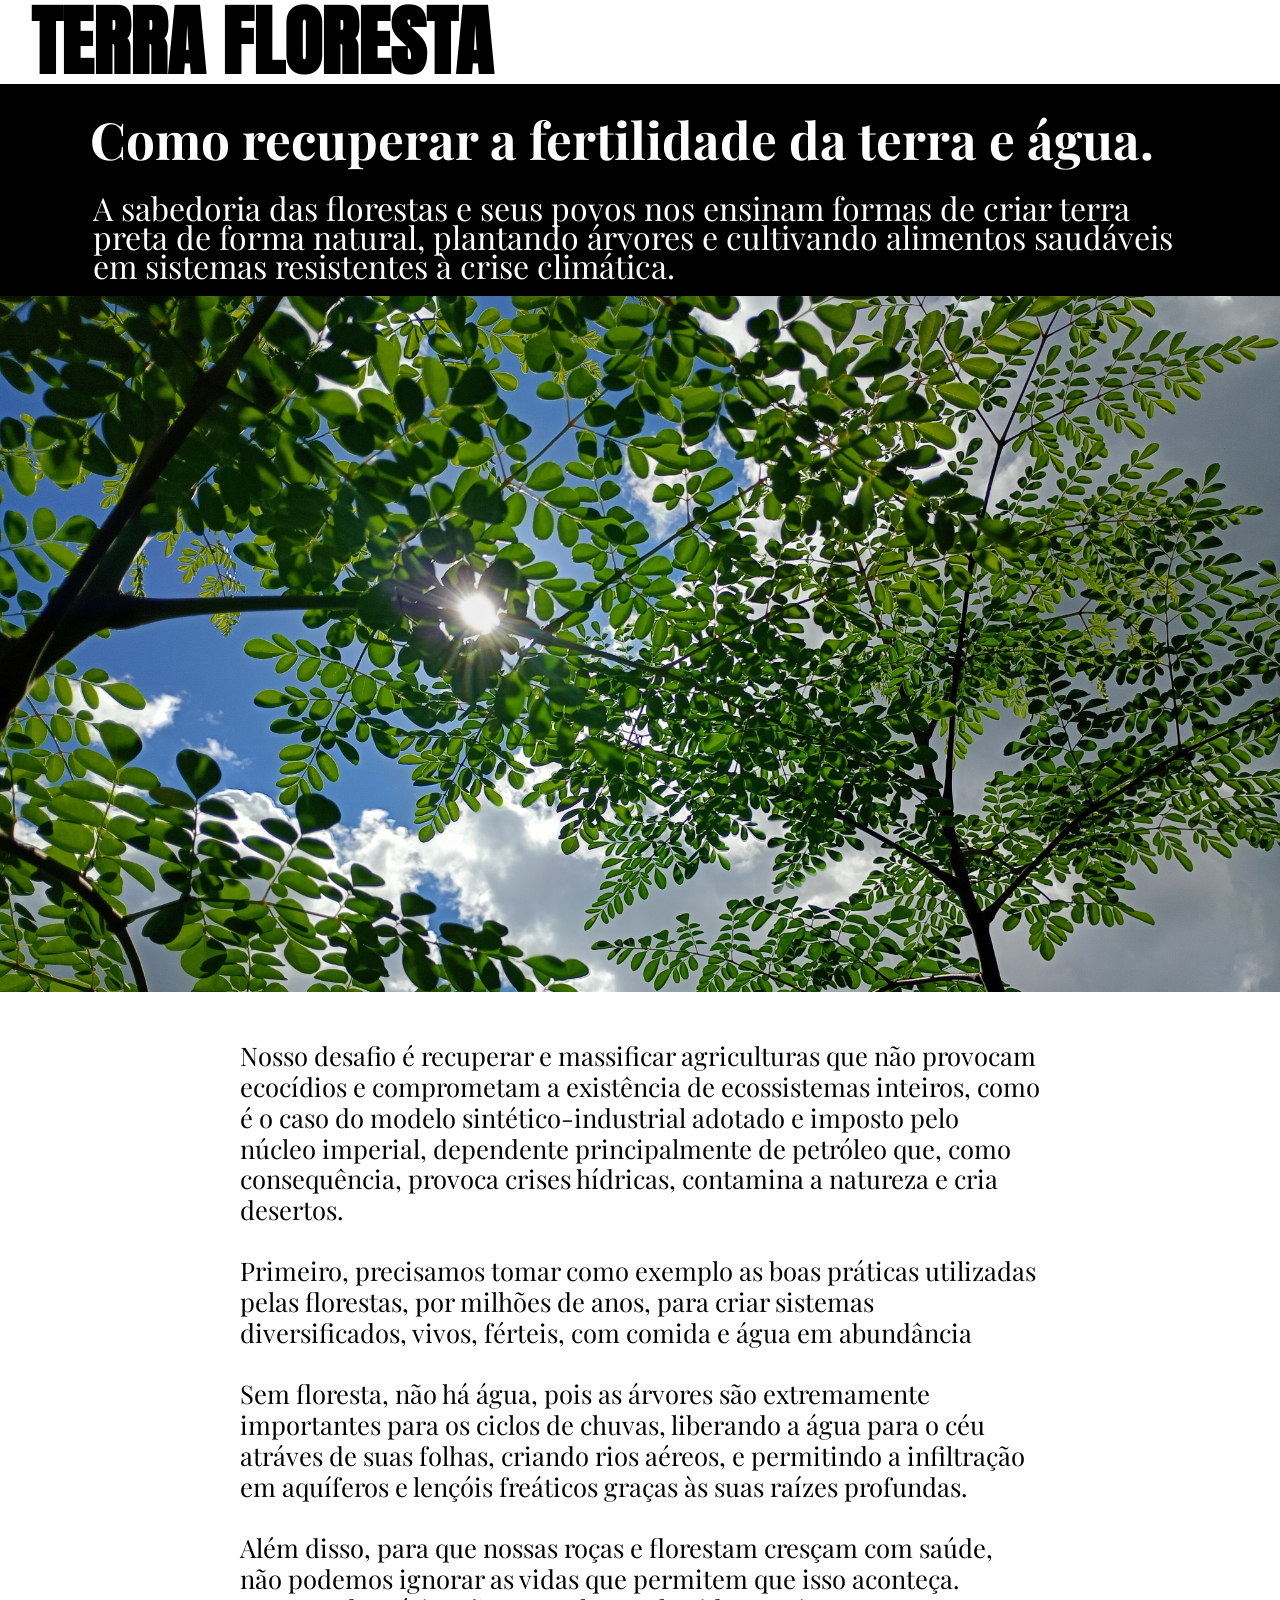
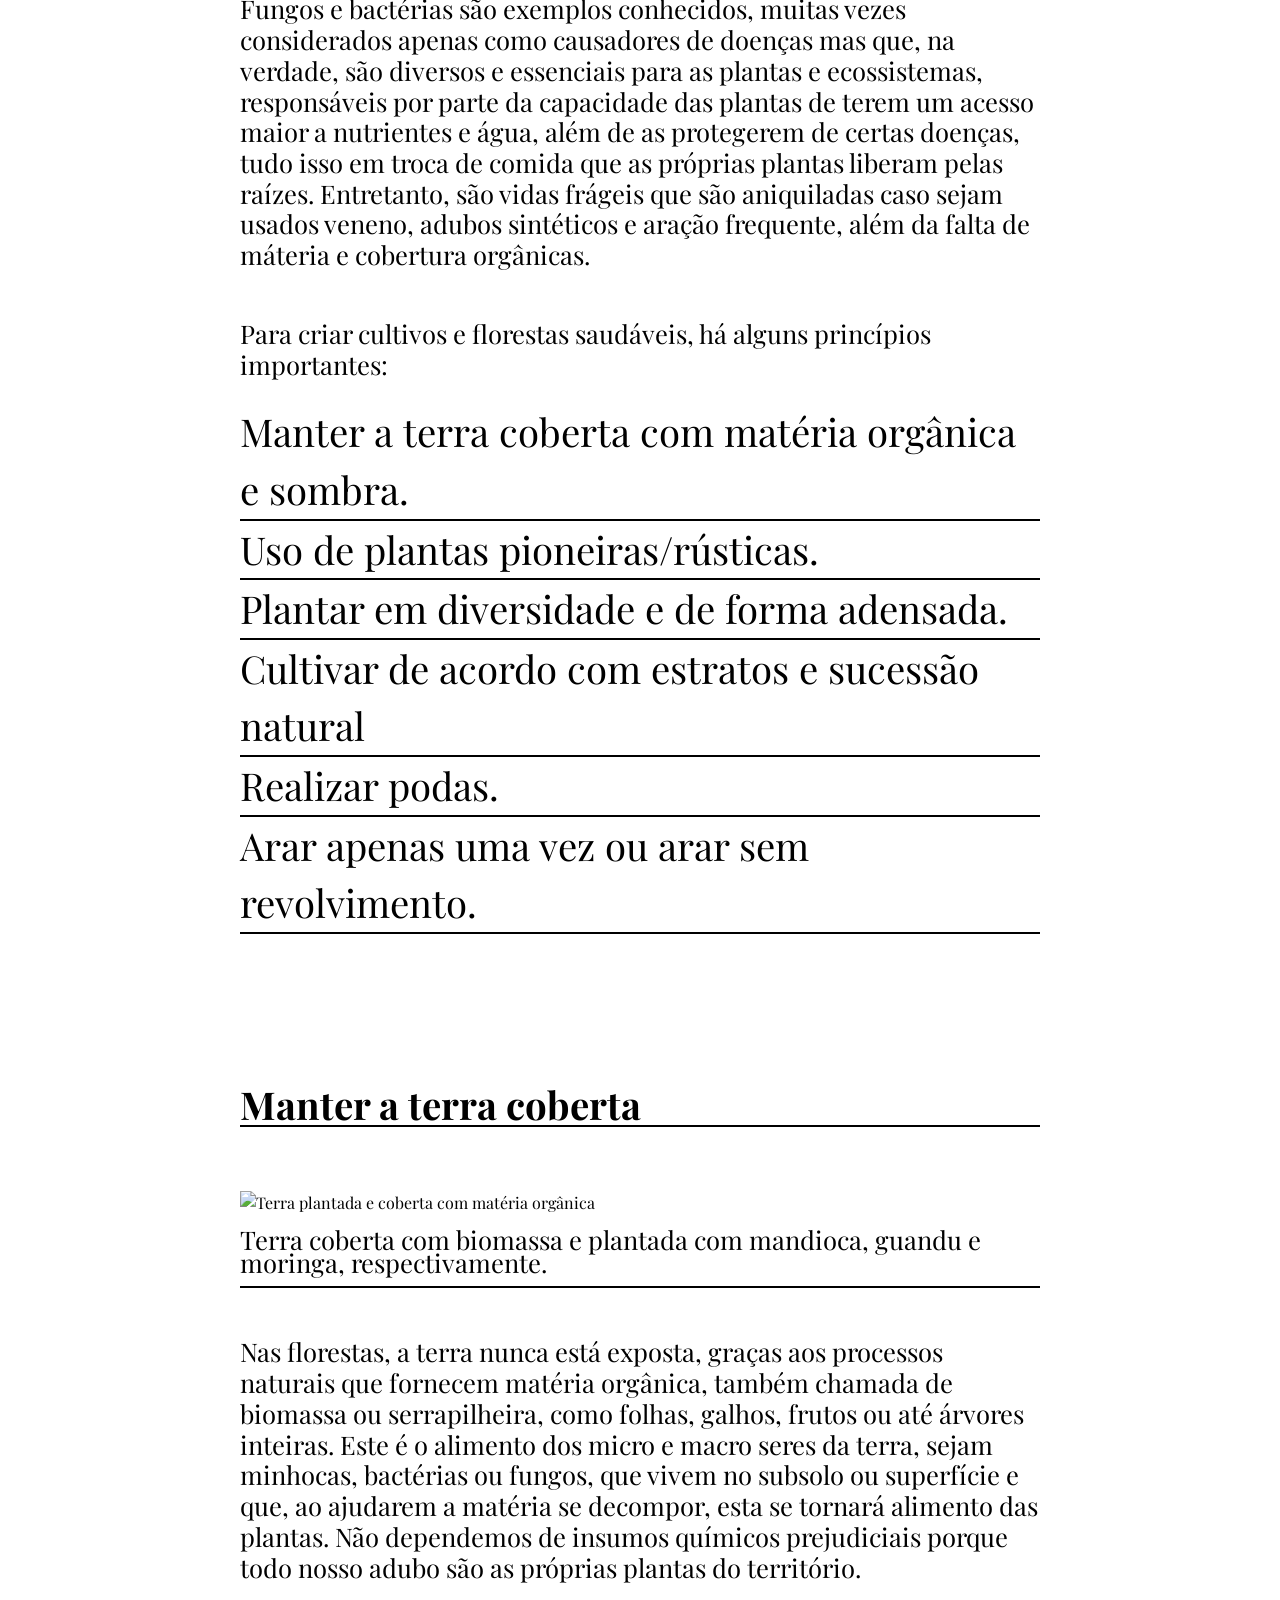
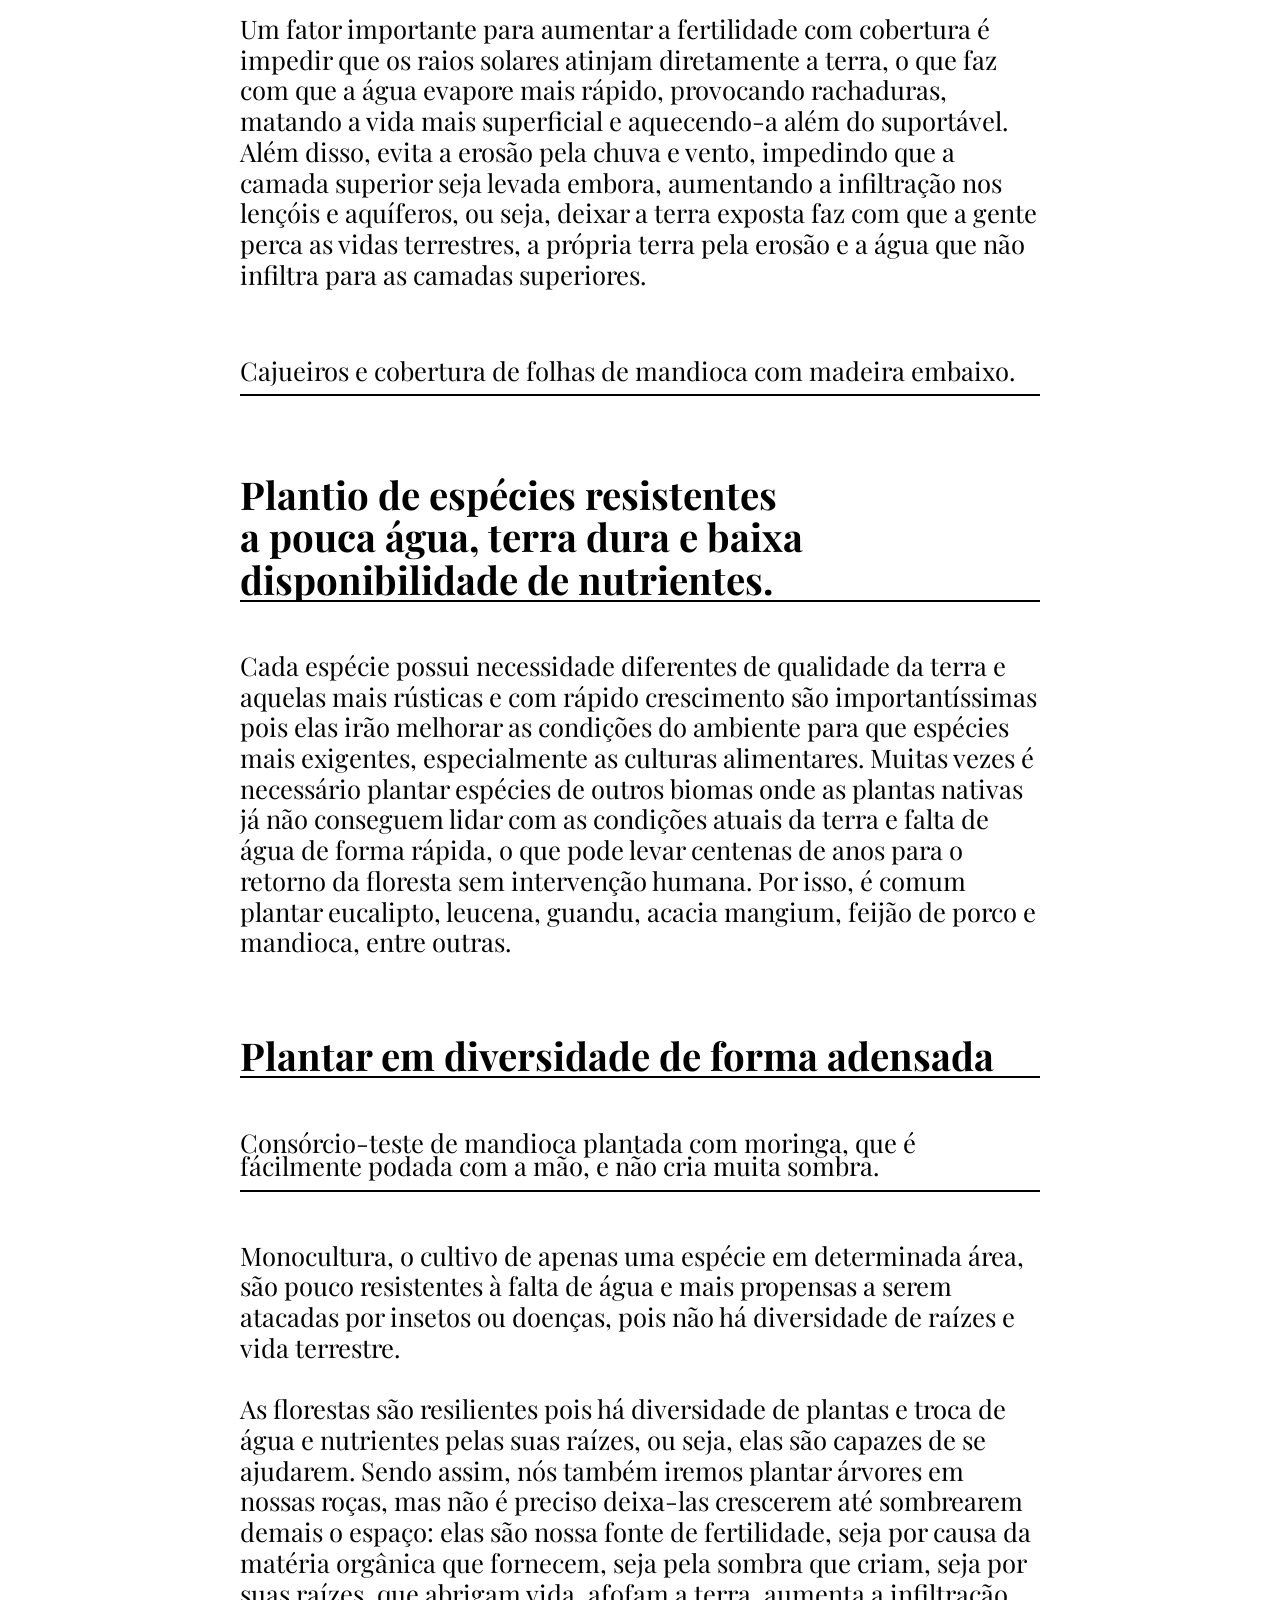
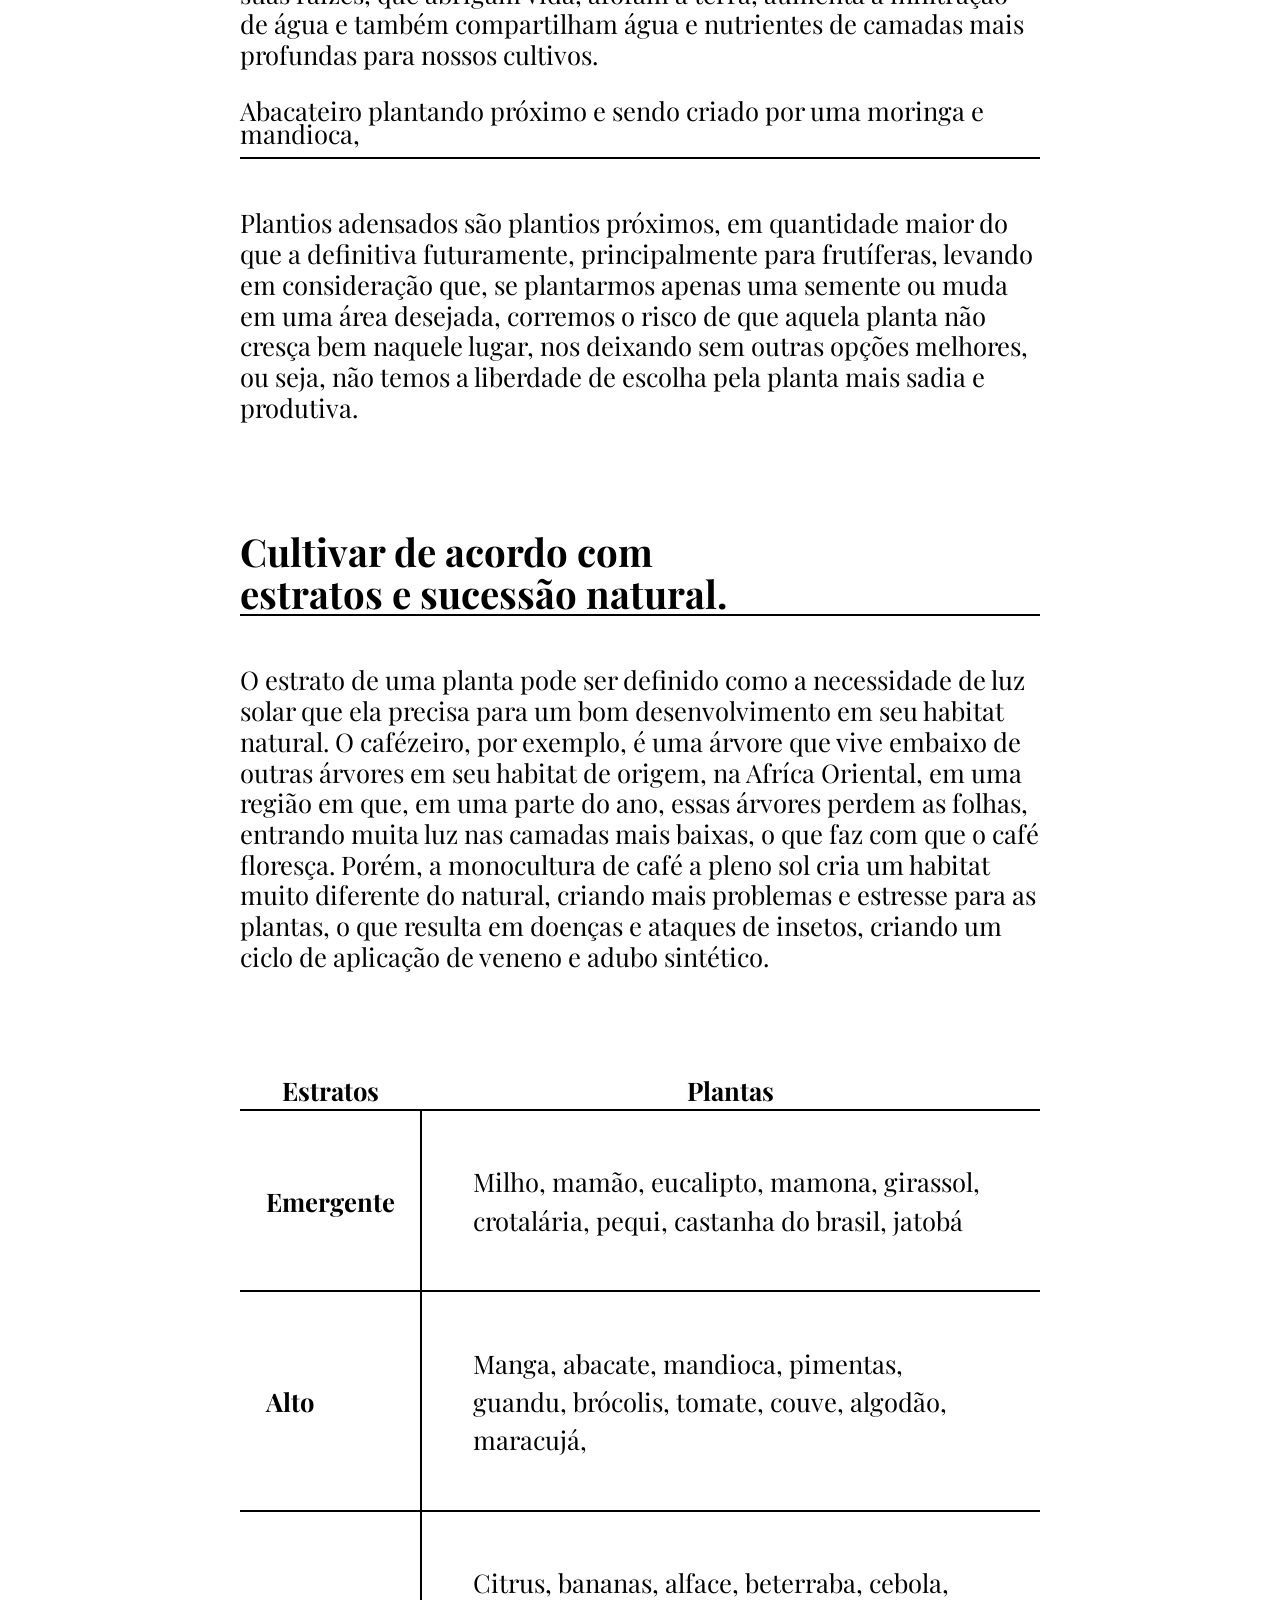
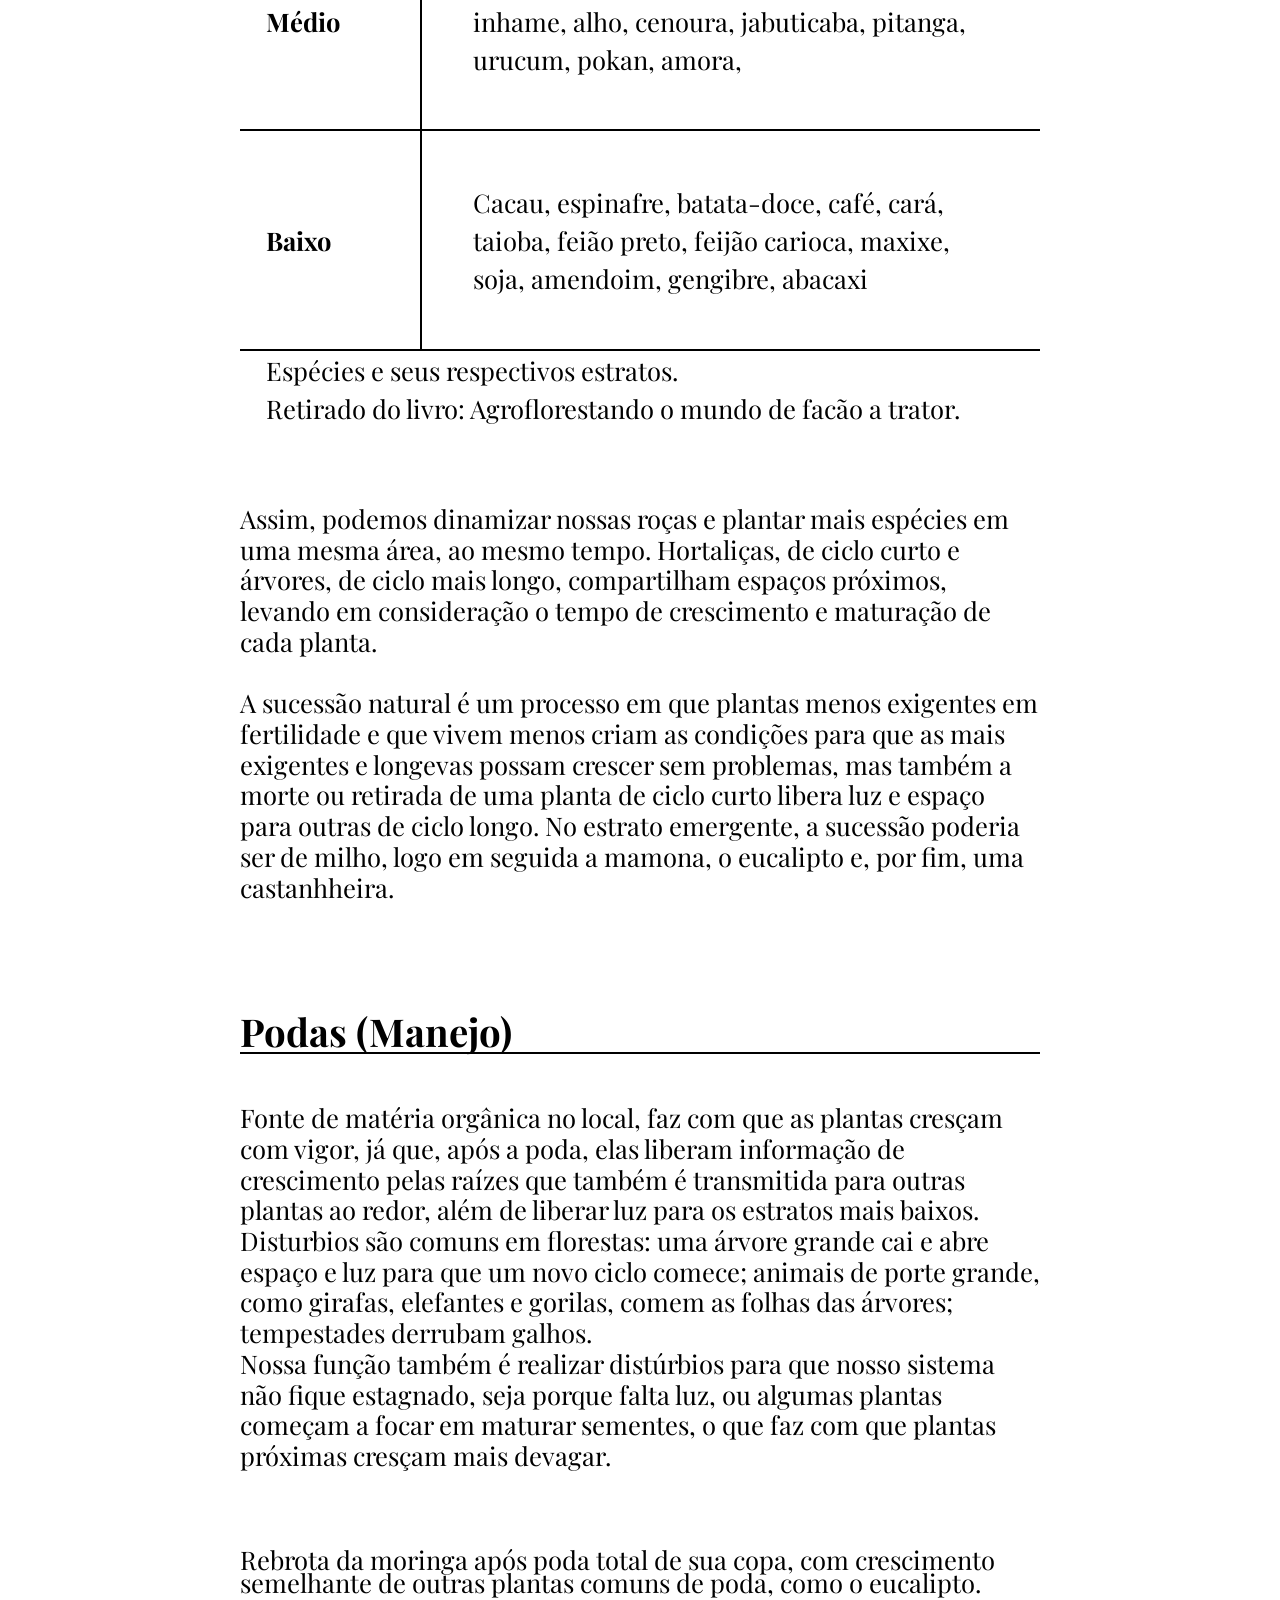
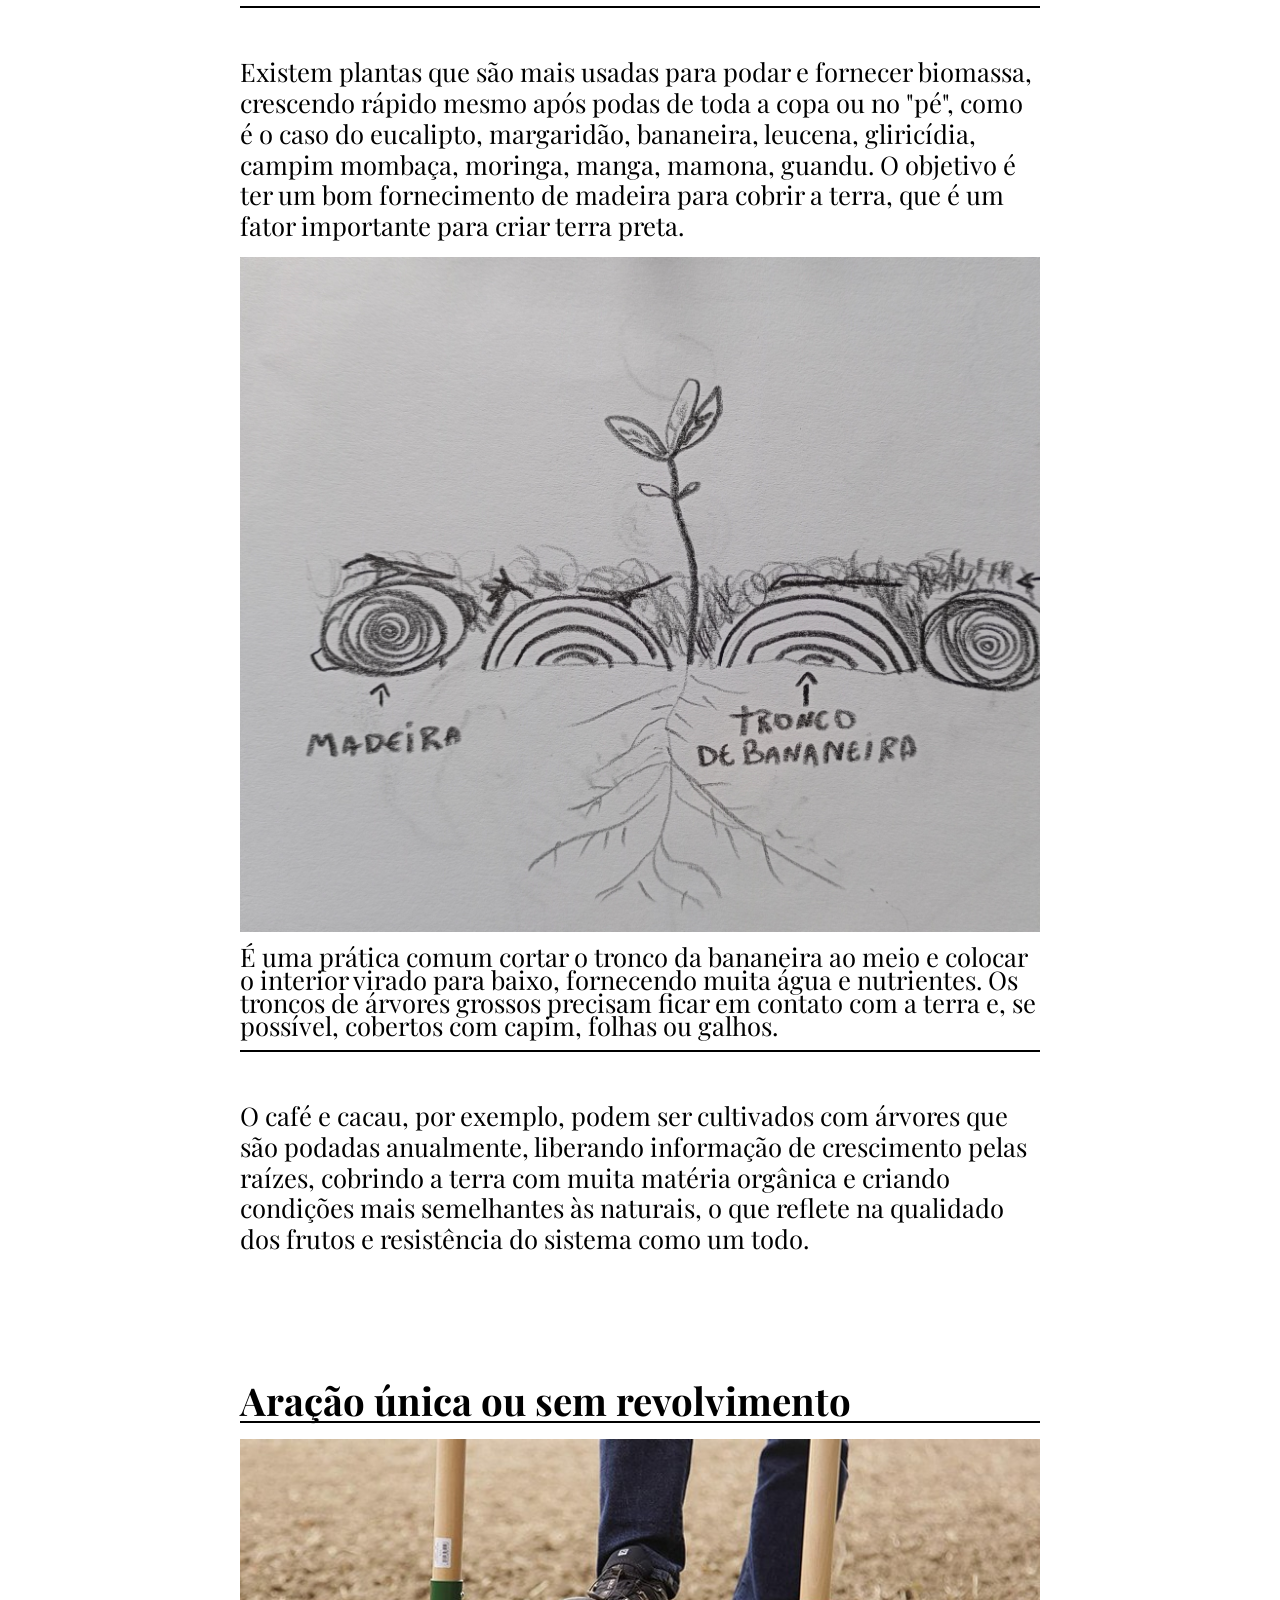
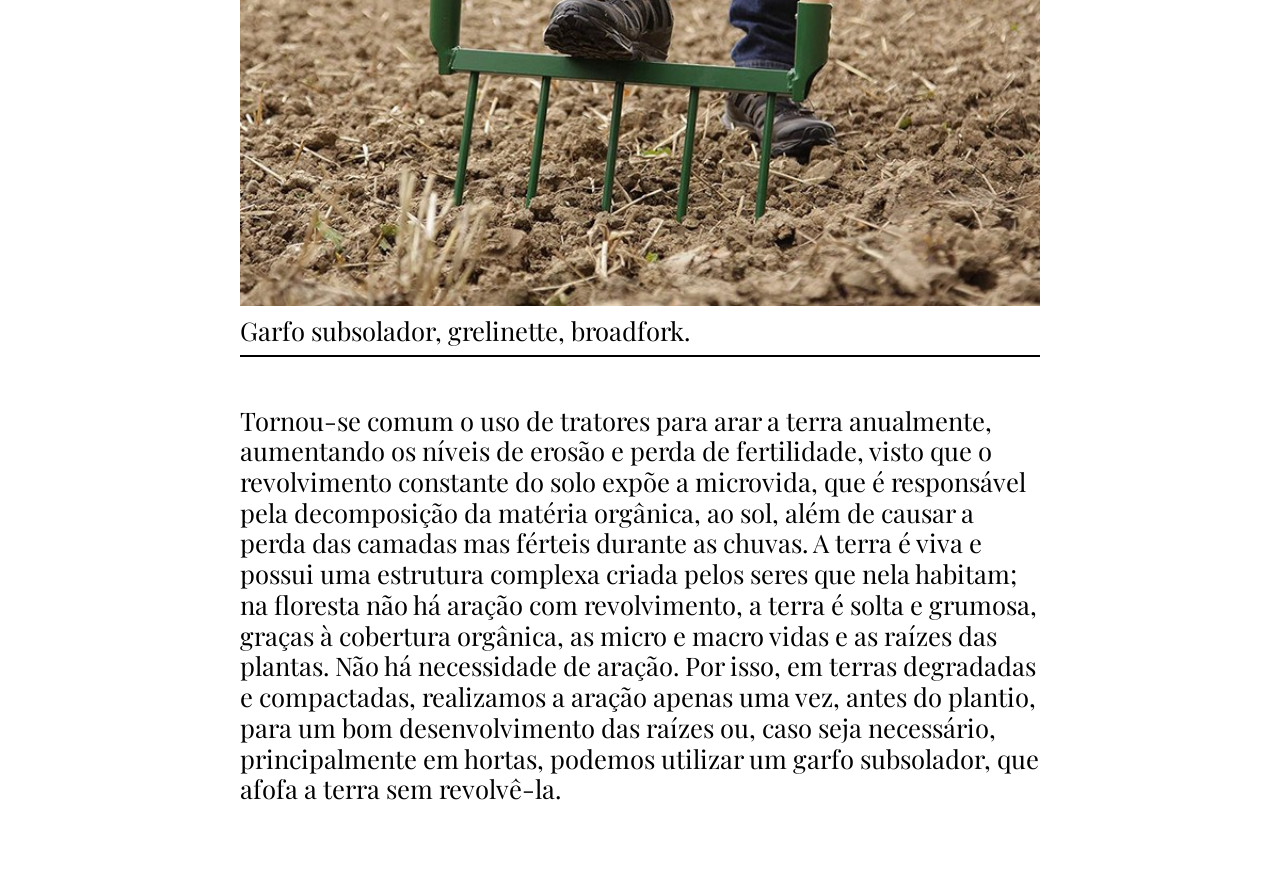
==== artigo.html @ 5c1adfa4 "Add files via upload" ====
<!DOCTYPE html>
<html lang="en">
<head>
    <meta charset="UTF-8">
    <meta name="viewport" content="width=device-width, initial-scale=1.0">
    <title>terra floresta</title>
    <link rel="stylesheet" href="style.css">
    <link rel="preconnect" href="https://fonts.googleapis.com">
<link rel="preconnect" href="https://fonts.gstatic.com" crossorigin>
<link href="https://fonts.googleapis.com/css2?family
=Playfair+Display:ital,wght@0,400..900;1,400..900&family=Reem+Kufi:wght@400..700&display=swap" rel="stylesheet">
<link rel="preconnect" href="https://fonts.googleapis.com">
<link rel="preconnect" href="https://fonts.gstatic.com" crossorigin>
<link href="https://fonts.googleapis.com/css2?family=Anton&display=swap" rel="stylesheet">
</head>
<body>
    <header >
        <h3 class="header-artigo">
            <a href="index.html">TERRA FLORESTA</a>
        </h3>
    </header>
        <section class="titulo-section">
          <div class="titulo">
        <h1>Como recuperar a fertilidade da terra e água.</h1>
        <p>A sabedoria das florestas e seus povos nos ensinam formas de criar terra preta de forma natural, plantando árvores e cultivando alimentos saudáveis em sistemas resistentes à crise climática.</p>
         </div>
        <img src="img/moringa ceu.jpg" alt="">
        </section>
       
        <main>
       <article>
      
        <br><br>
        <p>Nosso desafio é recuperar e massificar agriculturas que não provocam ecocídios e comprometam a existência de ecossistemas inteiros, como é o caso do modelo sintético-industrial adotado e imposto pelo núcleo imperial, dependente principalmente de petróleo que, como consequência, provoca crises hídricas, contamina a natureza e cria desertos.
        
<br>

<br>Primeiro, precisamos tomar como exemplo as boas práticas utilizadas pelas florestas, por milhões de anos, para criar sistemas diversificados, vivos, férteis, com comida e água em abundância
<br><br>Sem floresta, não há água, pois as árvores são extremamente importantes para os ciclos de chuvas, liberando a água para o céu atráves de suas folhas, criando rios aéreos, e permitindo a infiltração em aquíferos e lençóis freáticos graças às suas raízes profundas.
<br><br>
<p>Além disso, para que nossas roças e florestam cresçam com saúde, não podemos ignorar as vidas que permitem que isso aconteça. Fungos e bactérias são
    exemplos conhecidos, muitas vezes considerados apenas como causadores de doenças mas que, na verdade, são diversos e essenciais para as plantas e ecossistemas, responsáveis por parte da capacidade das plantas de terem um acesso maior a nutrientes e água, além de as protegerem de certas doenças, tudo isso em troca de comida que as próprias plantas liberam pelas raízes. 
    Entretanto, são vidas frágeis que são aniquiladas caso sejam usados veneno, adubos sintéticos e aração frequente, além da falta de máteria e cobertura orgânicas.
</p>

<br><br>

<p>Para criar cultivos e florestas saudáveis, há alguns princípios importantes:</p>
<br>
	<ul>
	<li>Manter a terra coberta com matéria orgânica e sombra.</li>
    <li>Uso de plantas pioneiras/rústicas.</li>
	<li>Plantar em diversidade e de forma adensada.</li>
	<li>Cultivar de acordo com estratos e sucessão natural</li>
	<li>Realizar podas.</li>
	<li>Arar apenas uma vez ou arar sem revolvimento.</li>
    </ul>
    <br>




<br><br>
<H2> Manter a terra coberta</H2>
<br><br>
<img src="img/cobertura.jpg" alt="Terra plantada e coberta com matéria orgânica">
<figcaption> Terra coberta com biomassa e plantada com mandioca, guandu e moringa, respectivamente.</figcaption>
<br><br>
<P>
	Nas florestas, a terra nunca está exposta, graças aos processos naturais que fornecem matéria orgânica, também chamada de biomassa ou serrapilheira, como folhas, galhos, frutos ou até árvores inteiras. Este é o alimento dos micro e macro seres da terra, sejam minhocas, bactérias ou fungos, que vivem no subsolo ou superfície e que, ao ajudarem a matéria se decompor, esta se tornará alimento das plantas. Não dependemos de insumos químicos prejudiciais porque todo nosso adubo são as próprias plantas do território.
	<br><br>
    Um fator importante para aumentar a fertilidade com cobertura é impedir que os raios solares atinjam diretamente a terra, o que faz com que a água evapore mais rápido, provocando rachaduras, matando a vida mais superficial e aquecendo-a além do suportável. Além disso, evita a erosão pela chuva e vento, impedindo que a camada superior seja levada embora, aumentando a infiltração nos lençóis e aquíferos, ou seja, deixar a terra exposta faz com que a gente perca as vidas terrestres, a própria terra pela erosão e a água que não infiltra para as camadas superiores.

<br><br>
<img src="img/cajueiros.jpg" alt="">
<figcaption>Cajueiros e cobertura de folhas de mandioca com madeira embaixo.</figcaption>

<h2>Plantio de espécies resistentes a pouca água, terra dura e baixa disponibilidade de nutrientes.</h2>
<br><br>


    <p>Cada espécie possui necessidade diferentes de qualidade da terra e aquelas mais rústicas e com rápido crescimento são importantíssimas pois
    elas irão melhorar as condições do ambiente para que espécies mais exigentes, especialmente as culturas alimentares. Muitas vezes é necessário plantar
    espécies de outros biomas onde as plantas nativas já não conseguem lidar com as condições atuais da terra e falta de água de forma rápida, o que pode levar centenas de 
    anos para o retorno da floresta sem intervenção humana. Por isso, é comum plantar eucalipto, leucena, guandu, acacia mangium, feijão de porco e mandioca, entre outras.
        </p>
<h2> Plantar em diversidade de forma adensada</h2>

<br>
<img src="img/consorcio.jpg" alt="">
<figcaption>Consórcio-teste de mandioca plantada com moringa, que é fácilmente podada com a mão, e não cria muita sombra.</figcaption>
<br><br>
<p>
Monocultura, o cultivo de apenas uma espécie em determinada área, são pouco resistentes à falta de água e mais propensas a serem atacadas por insetos ou doenças, pois não há diversidade de raízes e vida terrestre. 
	<br><br>
    As florestas são resilientes pois há diversidade de plantas e troca de água e nutrientes pelas suas raízes, ou seja, elas são capazes de se ajudarem. Sendo assim, nós também iremos plantar árvores em nossas roças, mas não é preciso deixa-las crescerem até sombrearem demais o espaço: elas são nossa fonte de fertilidade, seja por causa da matéria orgânica que fornecem, seja pela sombra que criam, seja  por suas raízes, que abrigam vida, afofam a terra, aumenta a infiltração de água e também compartilham água e nutrientes de camadas mais profundas para nossos cultivos.
    </p>
    <img src="img/abacate.jpg" alt="">
    <figcaption>Abacateiro plantando próximo e sendo criado por uma moringa e mandioca, </figcaption>
	<br><br>
    <p>Plantios adensados são plantios próximos, em quantidade maior do que a definitiva futuramente, principalmente para frutíferas, levando em consideração que, se plantarmos apenas uma semente ou muda em uma área desejada, corremos o risco de que aquela planta não cresça bem naquele lugar, nos deixando sem outras opções melhores, ou seja, não temos a liberdade de escolha pela planta mais sadia e produtiva.
<br><br></p>	
<h2> Cultivar de acordo com estratos e sucessão natural.</h2>
<br>

<br>
	<p>O estrato de uma planta pode ser definido como a necessidade de luz solar que ela precisa para um bom desenvolvimento em seu habitat natural. O cafézeiro, por exemplo, é uma árvore que vive embaixo de outras árvores em seu habitat de origem, na Afríca Oriental, em uma região em que, em uma parte do ano, essas árvores perdem as folhas, entrando muita luz nas camadas mais baixas, o que faz com que o café floresça. Porém, a monocultura de café a pleno sol cria um habitat muito diferente do natural, criando mais problemas e estresse para as plantas, o que resulta em doenças e ataques de insetos, criando um ciclo de aplicação de veneno e adubo sintético.
        </p>
    <br><br>
    <table>
        
        <thead>
            <tr>
               <th scope="column">Estratos</th>
               <th scope="column">Plantas</th>
            </tr>
        </thead>
        <tbody>
            <tr>
                <TH scope="row">Emergente</TH>
                <td>Milho, mamão, eucalipto, mamona, girassol, crotalária, pequi, castanha do brasil, jatobá</td>
               
            <tr>
                <th scope="row">Alto</th>
                <td>Manga, abacate, mandioca, pimentas, guandu, brócolis, tomate, couve, algodão, maracujá, </td>
               
            </tr>
            <tr>
                <th scope="row">Médio</th>
                <td>Citrus, bananas, alface, beterraba, cebola, inhame, alho, cenoura, jabuticaba, pitanga, urucum, pokan, amora, </td>
            

            </tr>
            <tr>
                <th scope="row">Baixo</th>
                <td>Cacau, espinafre, batata-doce, café, cará, taioba, feião preto, feijão carioca, maxixe, soja, amendoim, gengibre, abacaxi</td>
               
            </tr>
            </tbody>
            <caption>Espécies e seus respectivos estratos. <br>
            Retirado do livro:  Agroflorestando o mundo de facão a trator.
            </caption>
        </table>
 

        <br>


   <p> Assim, podemos dinamizar nossas roças e plantar mais espécies em uma mesma área, ao mesmo tempo. Hortaliças, de ciclo curto e árvores, de ciclo mais longo, compartilham espaços próximos, levando em consideração o tempo de crescimento e maturação de cada planta. 
	<br><br>
    A sucessão natural é um processo em que plantas menos exigentes em fertilidade e que vivem menos criam as condições para que as mais exigentes e longevas possam crescer sem problemas, mas também a morte ou retirada de uma planta de ciclo curto libera luz e espaço  para outras de ciclo longo. No estrato emergente, a sucessão poderia ser de milho, logo em seguida a mamona, o eucalipto e, por fim, uma castanhheira.
<br><br>
</p>

<h2> Podas (Manejo)</h2>
	<br><br>
	<p>Fonte de matéria orgânica no local, faz com que as plantas cresçam com vigor, já que, após a poda, elas liberam informação de crescimento pelas raízes que também é transmitida para outras plantas ao redor, além de liberar luz para os estratos mais baixos. Disturbios são comuns em florestas: uma árvore grande cai e abre espaço e luz
    para que um novo ciclo comece; animais de porte grande, como girafas, elefantes e gorilas, comem as folhas das árvores; tempestades derrubam galhos. 
    <br>
    Nossa função também é realizar distúrbios para que nosso sistema não fique estagnado, seja porque falta luz, ou algumas plantas começam a focar em maturar sementes, o que faz com que plantas próximas cresçam mais devagar.
    </p>
<br><br>
    <img src="img/rebrota.jpg" alt="" class="rebrota">
    <figcaption>Rebrota da moringa após poda total de sua copa, com crescimento semelhante de outras plantas comuns de poda, como o eucalipto.</figcaption>
	<br><br>
    <p>Existem plantas que são mais usadas para podar e fornecer biomassa, crescendo rápido mesmo após podas de toda a copa ou no "pé", como é o caso do eucalipto, margaridão, bananeira, leucena, gliricídia, campim mombaça, moringa, manga, mamona, guandu. O objetivo é ter um bom fornecimento de madeira para cobrir a terra, que é um fator importante para criar terra preta.
        </p>
    <img src="img/coberturabananeira.jpg" alt="">
    <figcaption>É uma prática comum cortar o tronco da bananeira ao meio e colocar o interior virado para baixo, fornecendo muita água e nutrientes. Os troncos de árvores grossos precisam ficar em contato com a terra e, se possível, cobertos com capim, folhas ou galhos.</figcaption>
	<br><br>
    <p> O café e cacau, por exemplo, podem ser cultivados com árvores que são podadas anualmente, liberando informação de crescimento pelas raízes, cobrindo a terra com muita matéria orgânica e criando condições mais semelhantes às naturais, o que reflete na qualidado dos frutos e resistência do sistema como um todo.
        </p>
<br><br>
<h2>Aração única ou sem revolvimento</h2>

<img src="img/garfo.jpg" alt="">
<figcaption>Garfo subsolador, grelinette, broadfork.</figcaption>
<br><br>
	<p>Tornou-se comum o uso de tratores para arar a terra anualmente, aumentando os níveis de erosão e perda de fertilidade, visto que o revolvimento constante do solo expõe a microvida, que é responsável pela decomposição da matéria orgânica, ao sol, além de causar a perda das camadas mas férteis durante as chuvas. A terra é viva e possui uma estrutura complexa criada pelos seres que nela habitam; na floresta não há aração com revolvimento, a terra é solta e grumosa, graças à cobertura orgânica, as micro e macro vidas e as raízes das plantas. Não há necessidade de aração. 					Por isso, em terras degradadas e compactadas, realizamos a aração apenas uma vez, antes do plantio, para um bom desenvolvimento das raízes ou, caso seja necessário, principalmente em hortas, podemos utilizar um garfo subsolador, que afofa a terra sem revolvê-la.



</p>
       </article>
    </main>

</body>
</html>
---- style.css ----
*,
*::before,
*::after {
  box-sizing: border-box;
    margin: 0;
  padding: 0;
}

/* Prevent font size inflation */
html {
  -moz-text-size-adjust: none;
  -webkit-text-size-adjust: none;
  text-size-adjust: none;

}

/* Remove default margin in favour of better control in authored CSS */
body, h1, h2, h3, h4, p,
figure, blockquote, dl, dd {
  margin-block-end: 0;
}

/* Remove list styles on ul, ol elements with a list role, which suggests default styling will be removed */
ul[role='list'],
ol[role='list'] {
  list-style: none;
}

/* Set core body defaults */
body {
  min-height: 100vh;
  line-height: 1.5;
}

/* Set shorter line heights on headings and interactive elements */
h1, h2, h3, h4,
button, input, label {
  line-height: 1.1;
}

/* Balance text wrapping on headings */
h1, h2,
h3, h4 {
  text-wrap: balance;
}

/* A elements that don't have a class get default styles */
a:not([class]) {
  text-decoration-skip-ink: auto;
  color: currentColor;
}

/* Make images easier to work with */
img,
picture {
  max-width: 100%;
  display: block;
}

/* Inherit fonts for inputs and buttons */
input, button,
textarea, select {
  font-family: inherit;
  font-size: inherit;
}

/* Make sure textareas without a rows attribute are not tiny */
textarea:not([rows]) {
  min-height: 10em;
}

/* Anything that has been anchored to should have extra scroll margin */
:target {
  scroll-margin-block: 5ex;
}

:root{
    font-family: 'Playfair Display', sans-serif;
}



img{
    max-inline-size: 100%;
    width: 100%;
;



}
main{
  width: min(50em, 90%);
  margin: 0 auto;
  padding: .5
}

.title{
  background-color: rgb(0, 0, 0);
  color: rgb(255, 255, 255);
   font-size: clamp( 3rem, 6vw, 5rem);
  padding: 0 .4em;
  text-align: start;
  text-decoration: none;
  font-family: 'Anton', sans-serif;
}
.title a{
  text-decoration: none;
}





.desc-pub{
  padding: .4em ;
  font-size: clamp(1.5rem, 2.5vw, 2.5rem);
  line-height: .8;
  background-color: rgba(0, 0, 0, 0.946);  
  color: white;
  font-weight: lighter;
}
.publicações{


    margin-bottom: 15em;
}

.publicações a{
    text-decoration: none;
}


h2{
  
    border-bottom: 2px solid black;

    color: rgb(0, 0, 0);
    margin-top: 2em;
}

.card{
    margin: 2em 0;

    display: block;
    background-color:rgb(0, 0, 0);
    color: rgb(255, 255, 255);
    border-radius: .7em;
box-shadow: rgba(0, 0, 0, 0.15) 1.95px 1.95px 2.6px;


}

.card div{
  padding: 1.5em .7em;

}
.card p{
  color: rgb(255, 255, 255);
  line-height: .8em;
    font-size: clamp(1.5rem, 2.5vw, 2.5rem);
}




.card h4{
    font-size: clamp(2rem, 3vw, 3rem);
   }


article{

    margin-bottom: 5em;
}




.titulo{
  background-color: black;
  color: white;

  padding-top: 2em;
  width: min(70em, 95%);
  margin: 0 auto;

}

.titulo h1{
 padding: 0 .2em;
 margin-bottom: .3em;
 font-size: clamp(3rem, 4vw, 3.5rem);
 line-height: .9em
}


.titulo p{
  color: white;

  padding: .5em .4em;
  font-size: clamp(1.5rem, 3vw, 2rem);
  line-height: .9em

}

.titulo-section{
  background-color: black;

}

main img{

  height: auto;
  object-fit: cover;
 margin: 0 auto;
 margin-top: 1em;


}
article p{
  font-size: clamp(1.5rem, 2vw, 2rem);
  line-height: 1.2em;
}

article h2{
  font-size: clamp(2rem, 3vw, 3rem);
}

figcaption{
padding: .5em 0;
border-bottom: 2px solid black;

line-height: .9em;
font-size: clamp(1.3rem, 2vw, 3rem);
}

table{
  margin: 2em auto;
  border-collapse: collapse;
  font-size: clamp(1.5rem, 2vw, 4rem);
}

table tr{
  border-bottom: 2px solid;
}

th{
  text-align: left;
 


}

thead th{
  text-align: center;
}

td{
  padding: 2em;
}

tbody th{
  border-right: 2px solid;
  padding: 0 1em
}

caption{
  caption-side: bottom;
  text-align: left;
  padding-left: 1em;
}
footer{
  background-image: linear-gradient(to left, rgba(252, 5, 5, 0.864) , rgb(205, 7, 7));
  padding: 1em;
  align-content: center;
}
footer h1 {
  font-size: clamp(3.5rem, 8vw, 10rem);
  line-height: .8;
  font-weight: bolder;


}

footer p{
  font-size: clamp(1.5rem, 3vw, 4rem);
}

ul{
  list-style-type: none;

}

li{
  border-bottom: 2px solid black;
  font-size: clamp( 2rem, 3vw, 3rem);

}

  .rebrota{
    max-width: 70%;
    height: auto;
  }

.header-artigo{

  font-size: clamp( 3rem, 6vw, 5rem);
  color: rgb(0, 0, 0);
background-color: rgb(255, 255, 255);
  font-family: 'Anton';
  padding-left: .4em;




}

.header-artigo a{
  text-decoration: none;

}

.objetivo{
    background-color: rgb(255, 255, 255);
    margin: 1em;
    padding: 1em;
    border-left: 3px solid rgb(0, 0, 0);
    border-bottom: 3px solid black;

}


.objetivo p{
    color: rgb(0, 0, 0);
    font-weight: bold;
    font-size: clamp(2.5rem, 2.5vw, 3.5rem);
    line-height: .9; 
  ;

}
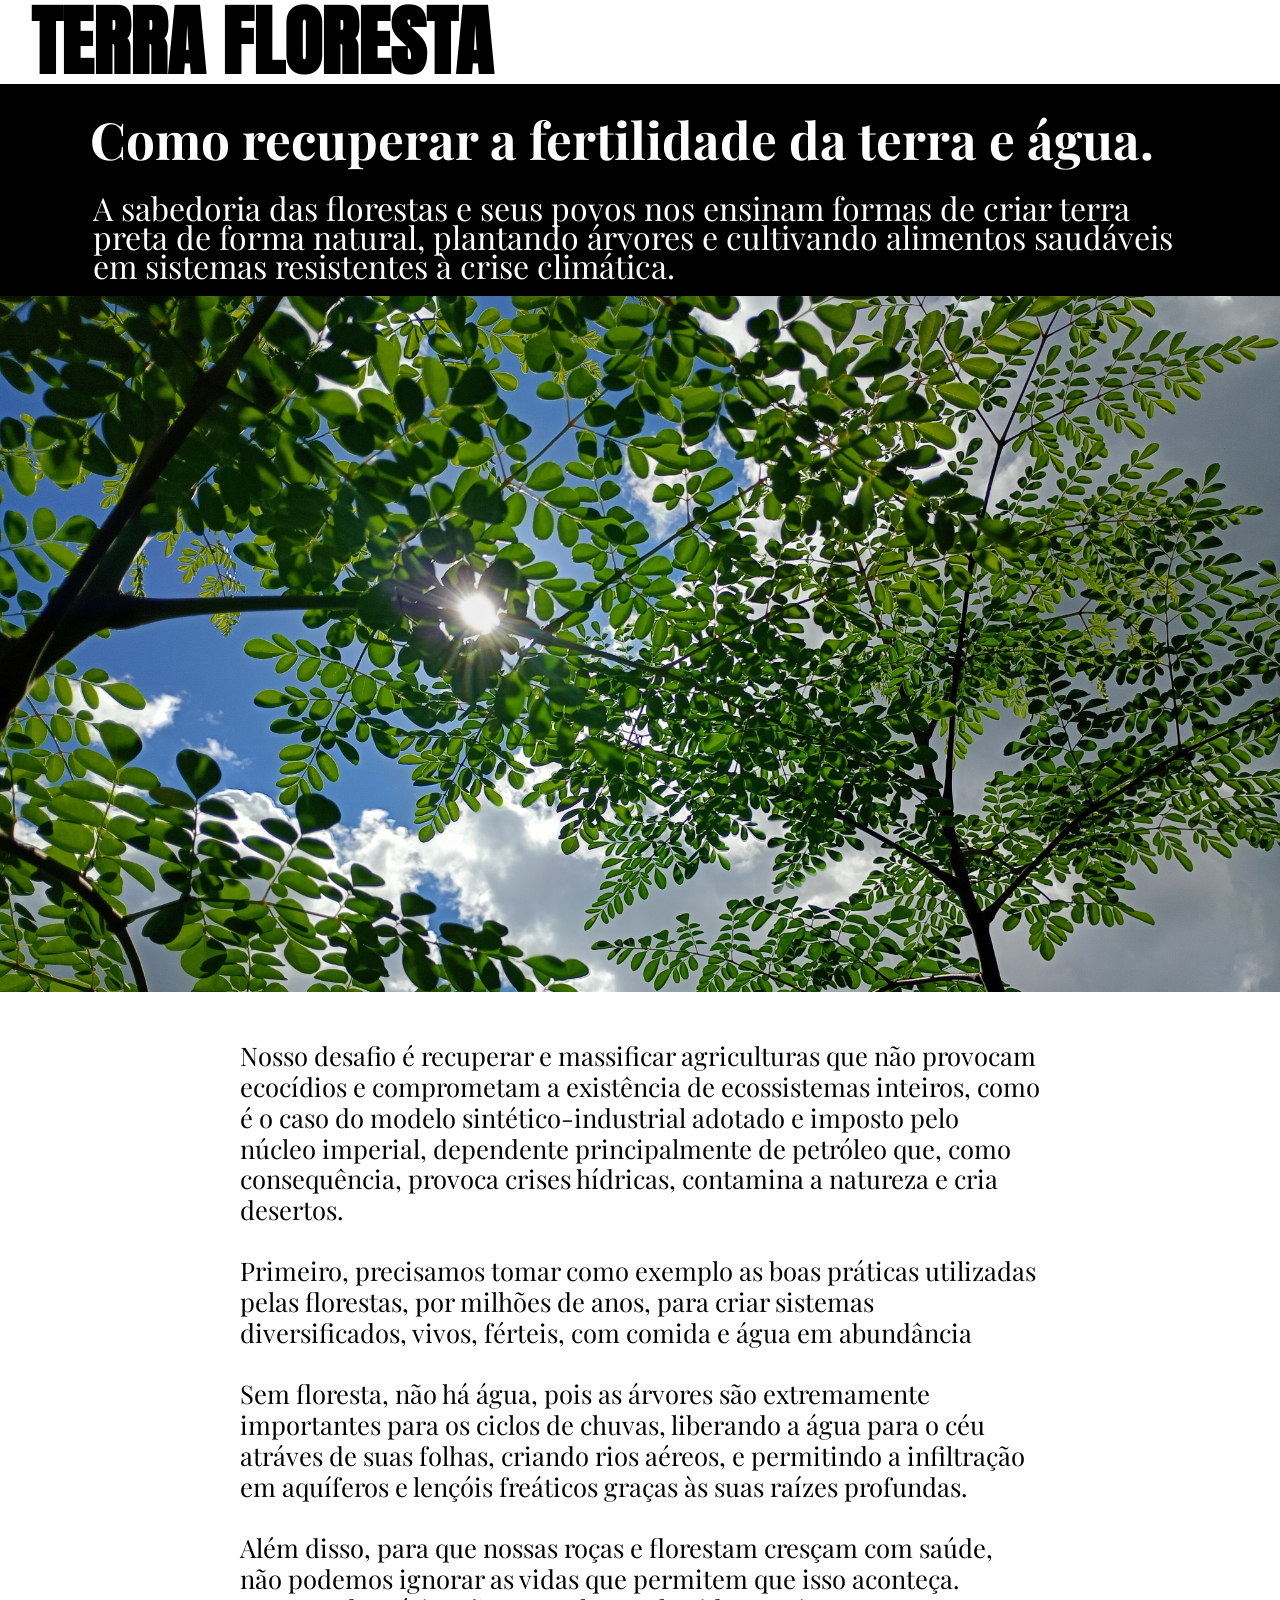
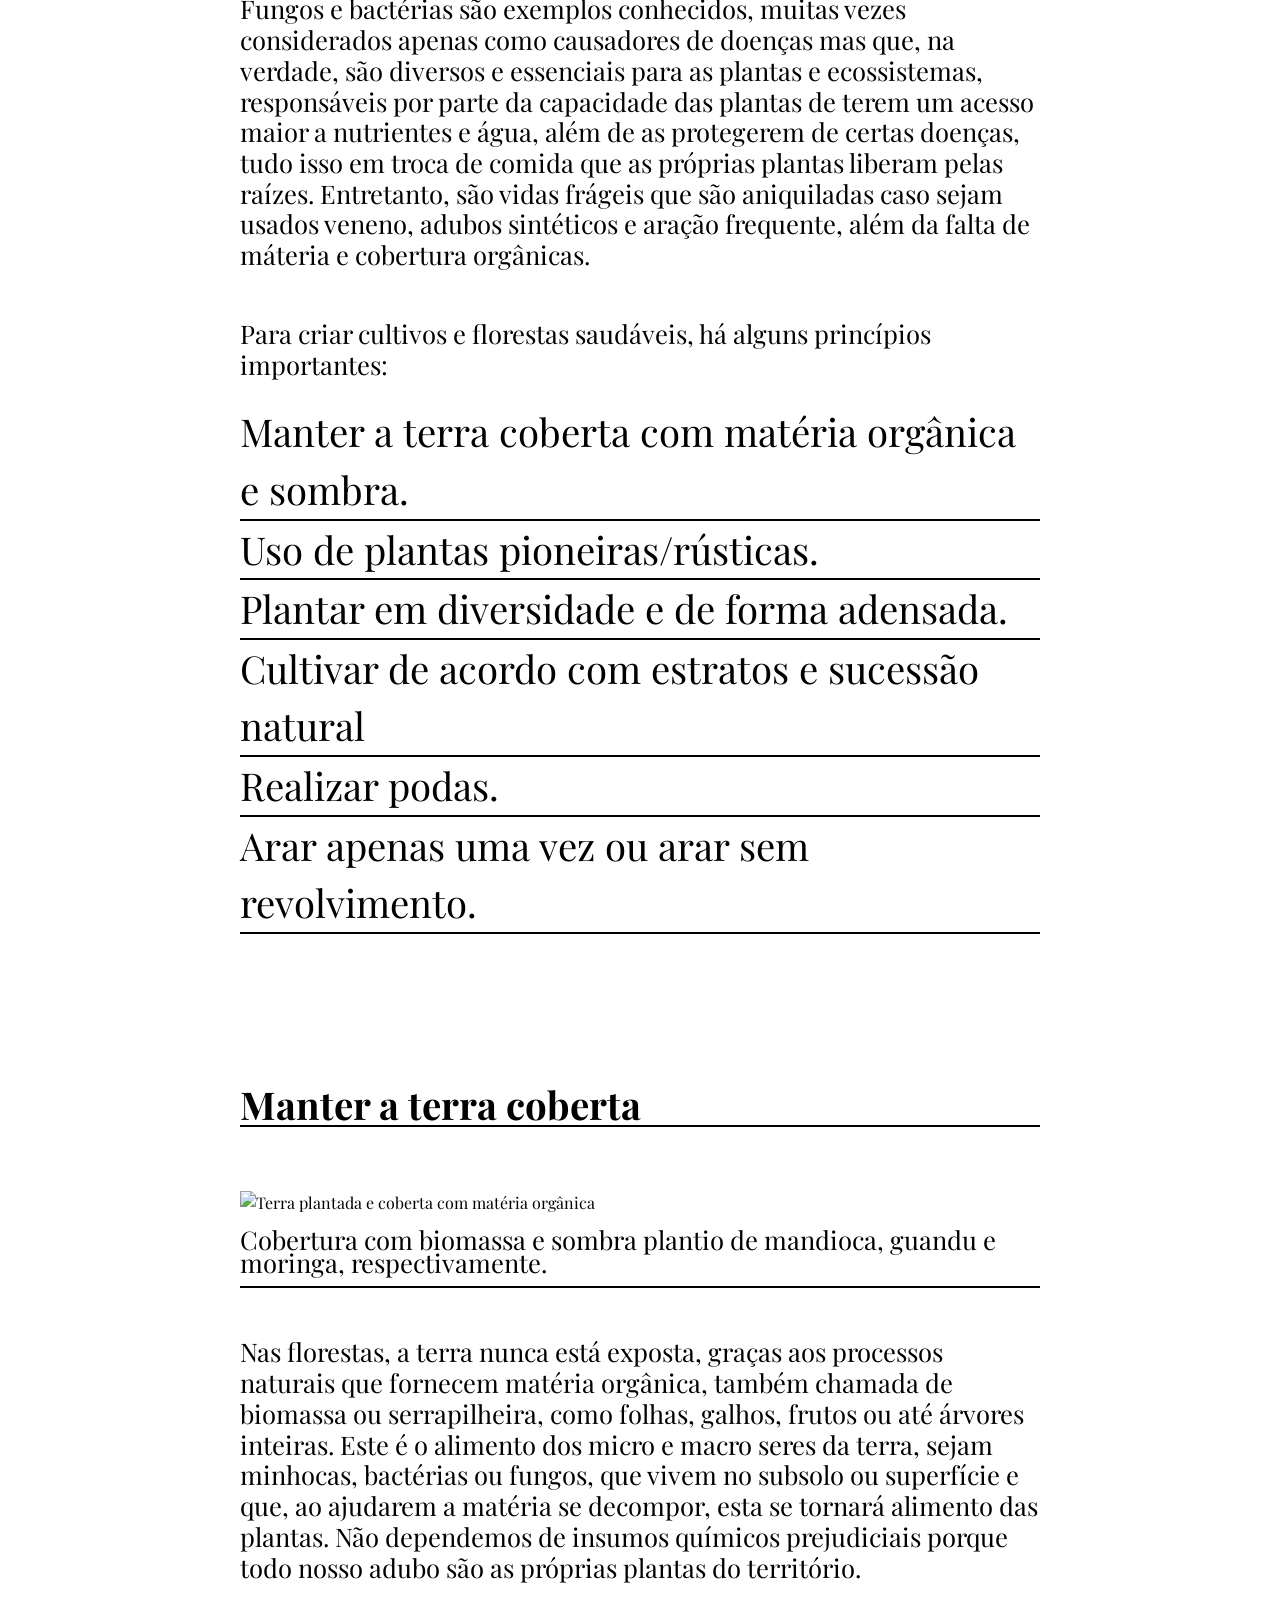
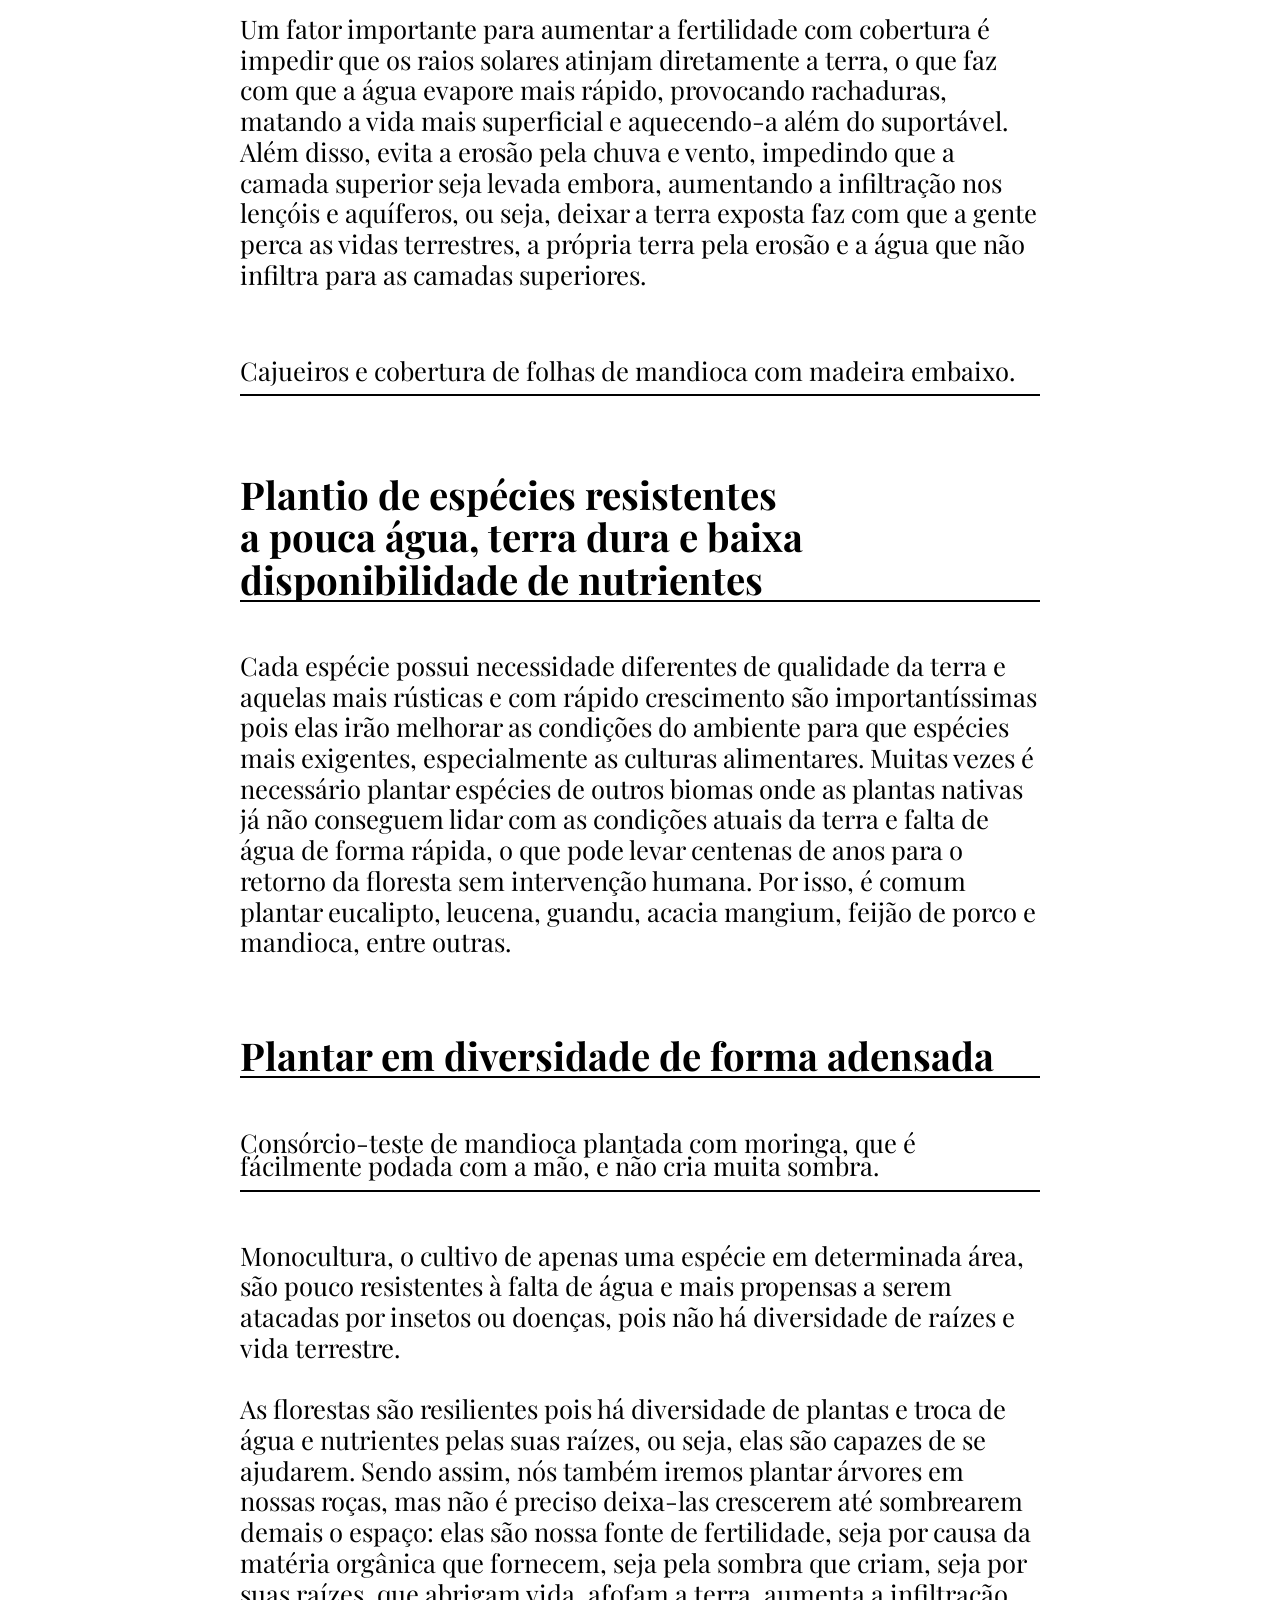
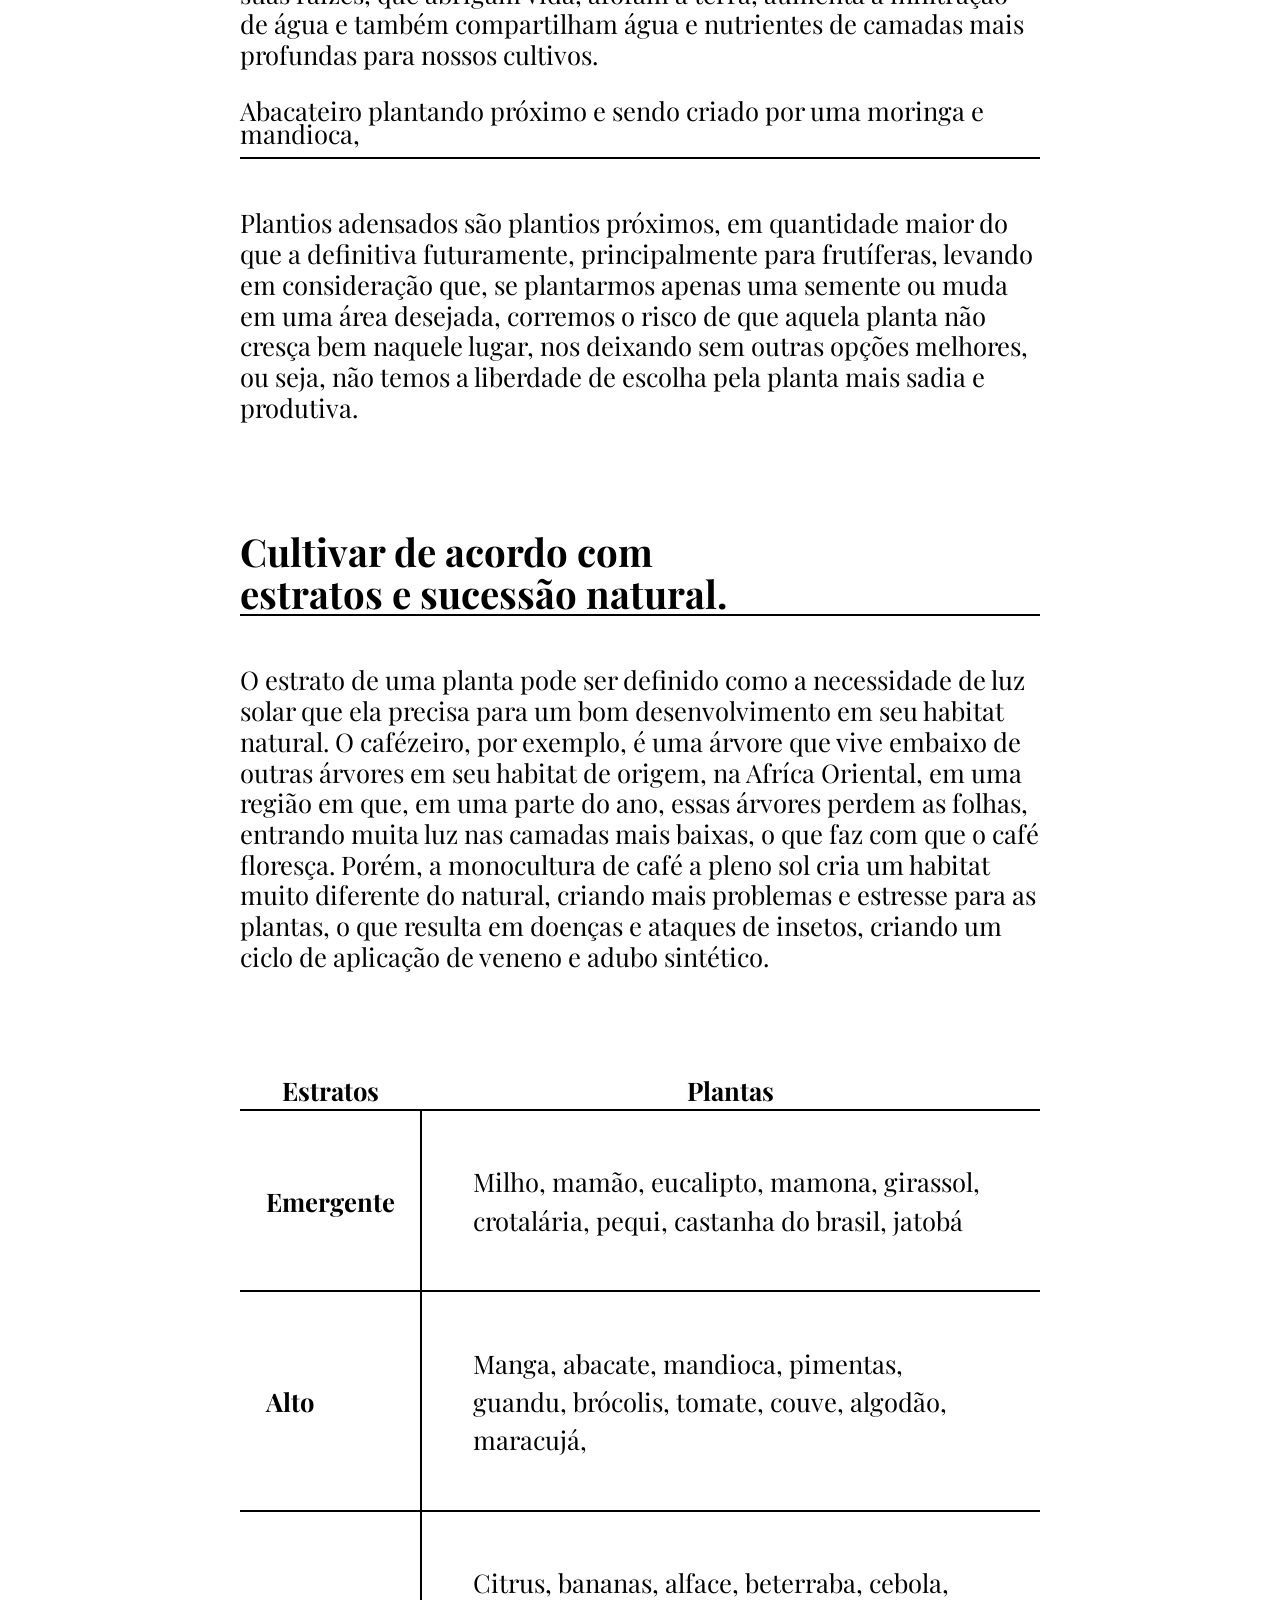
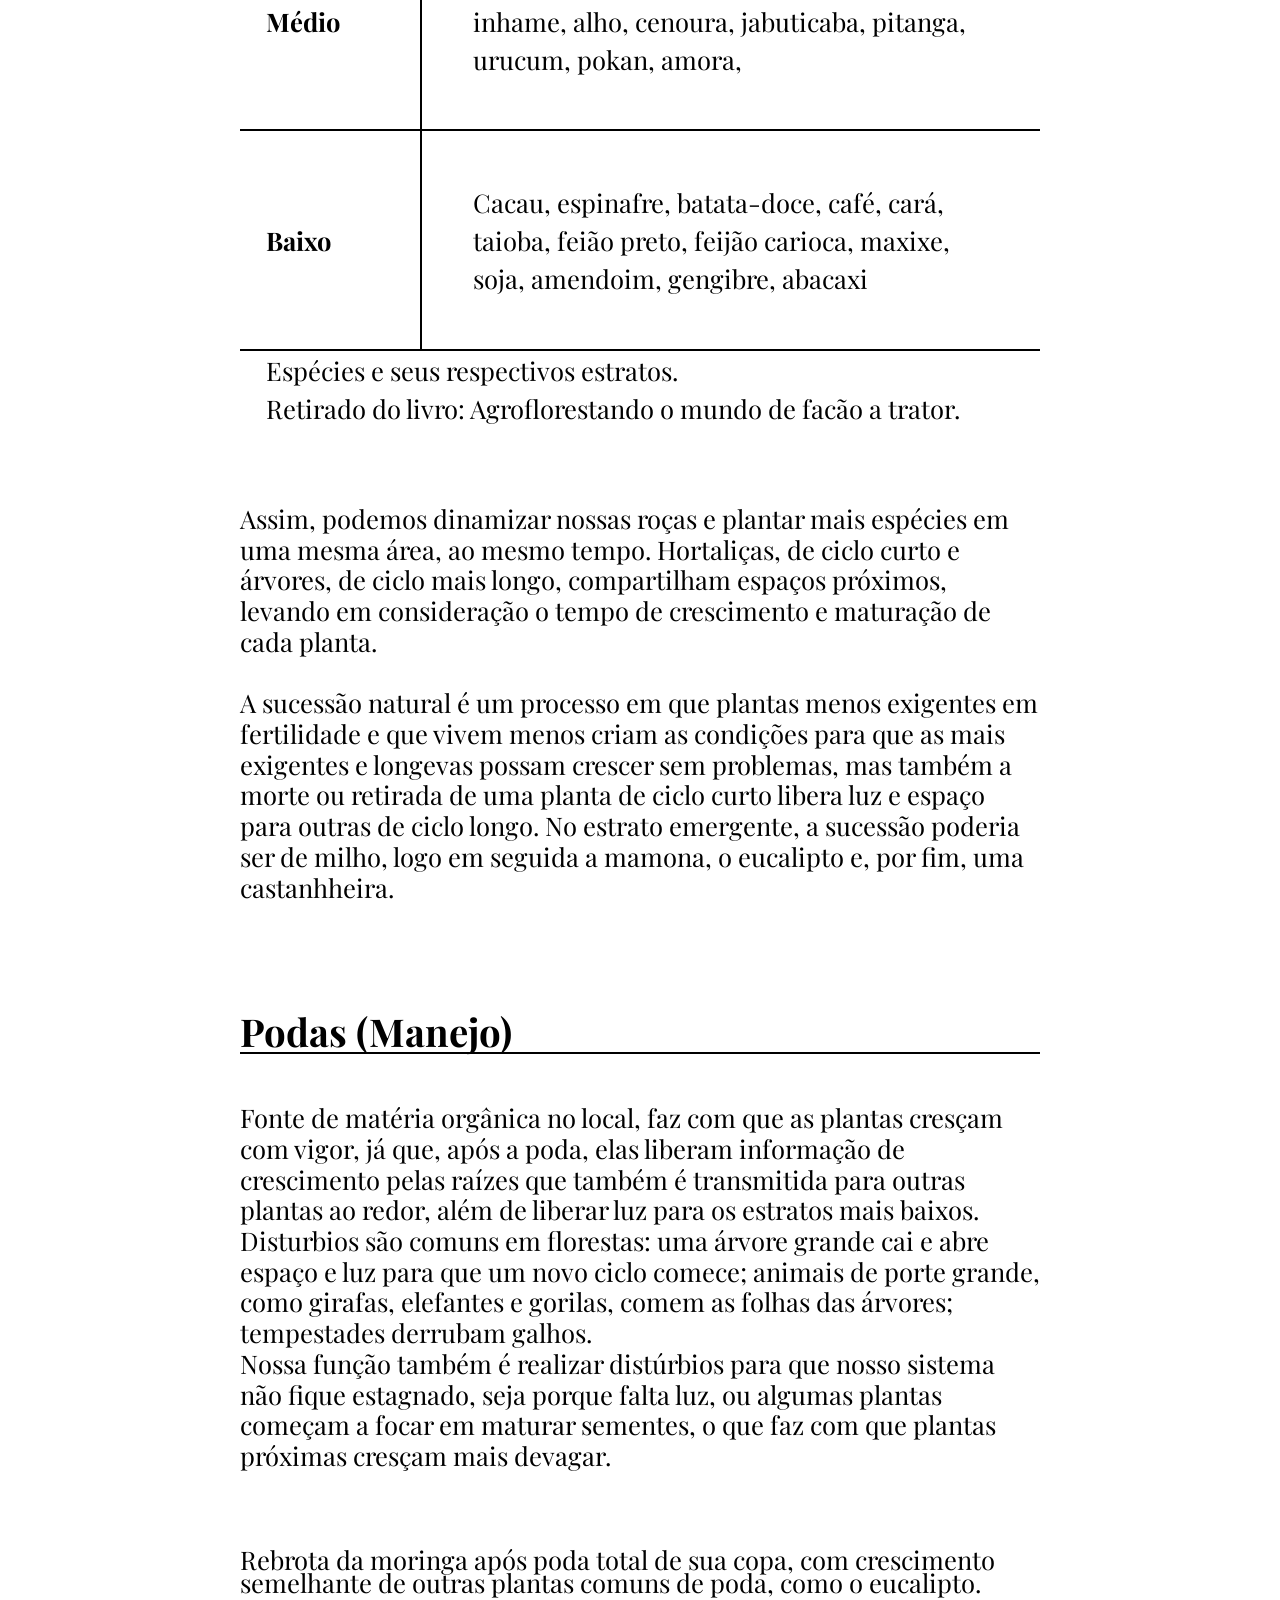
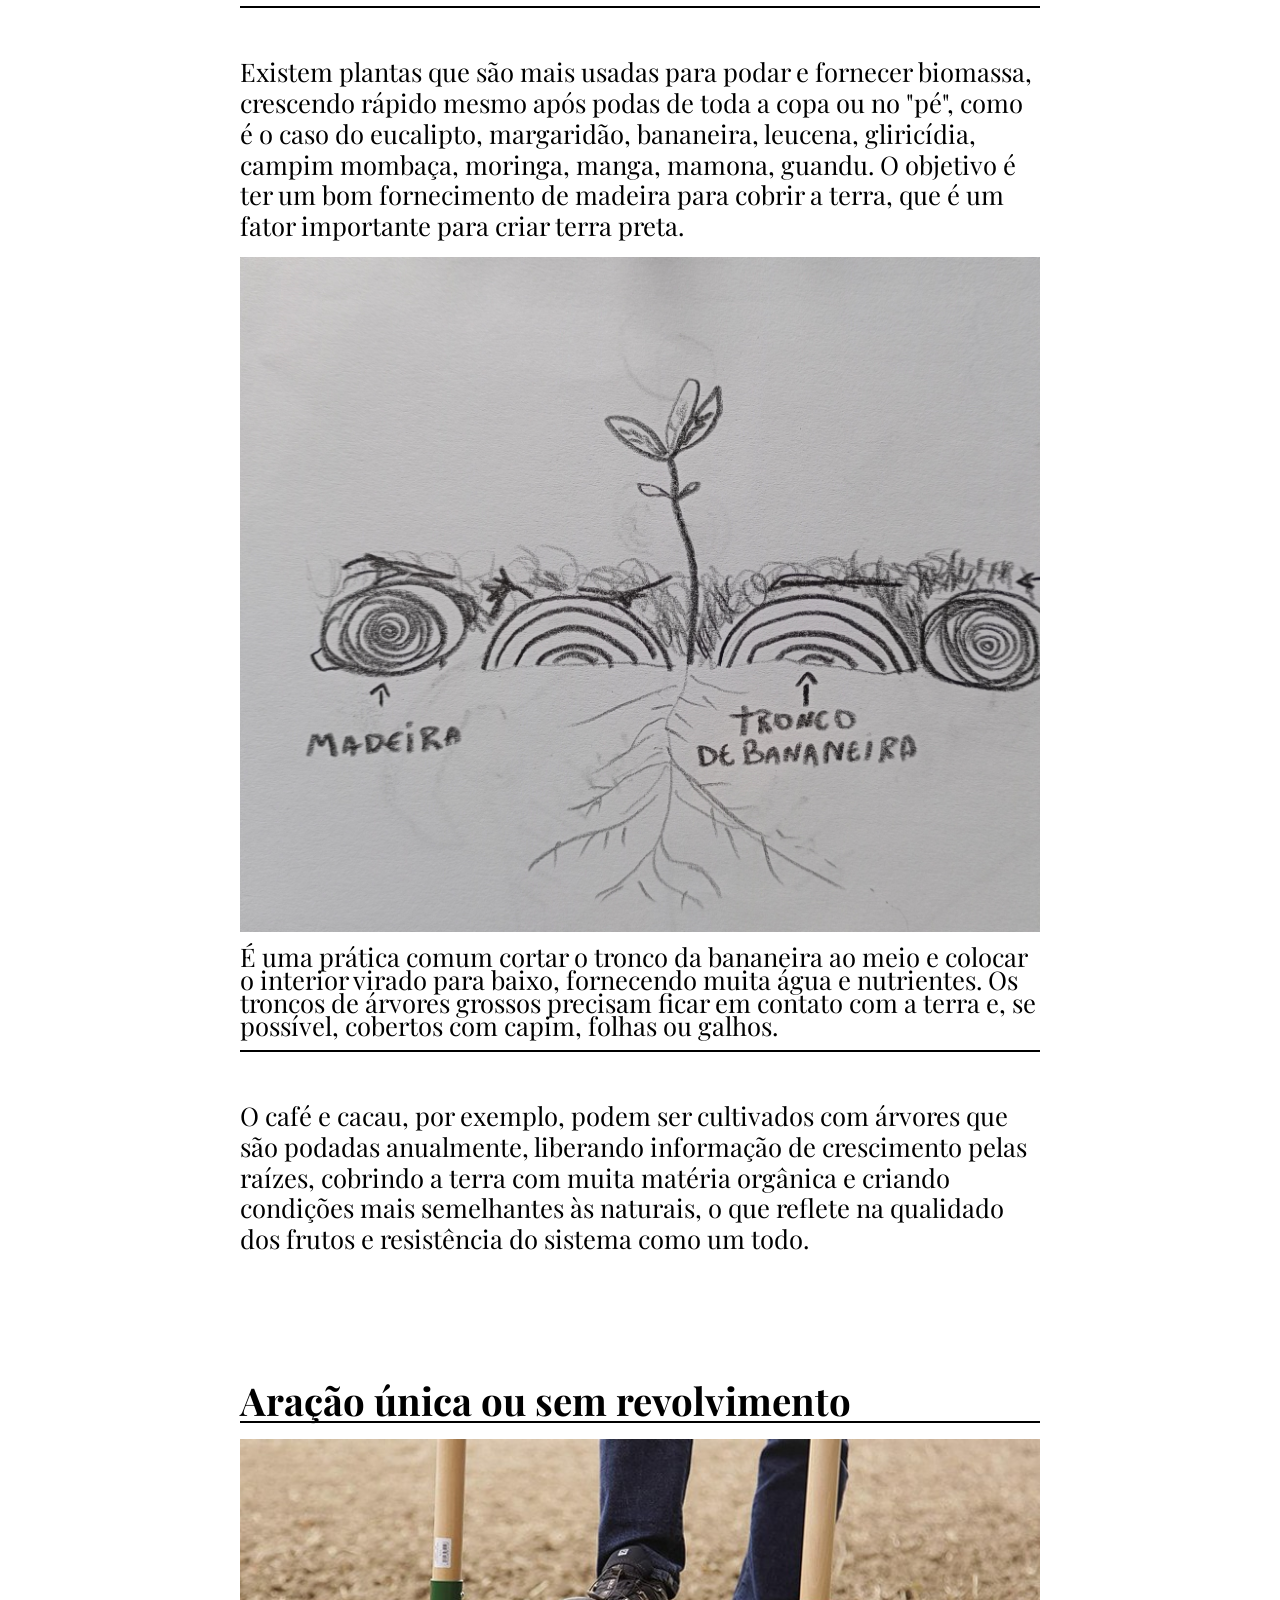
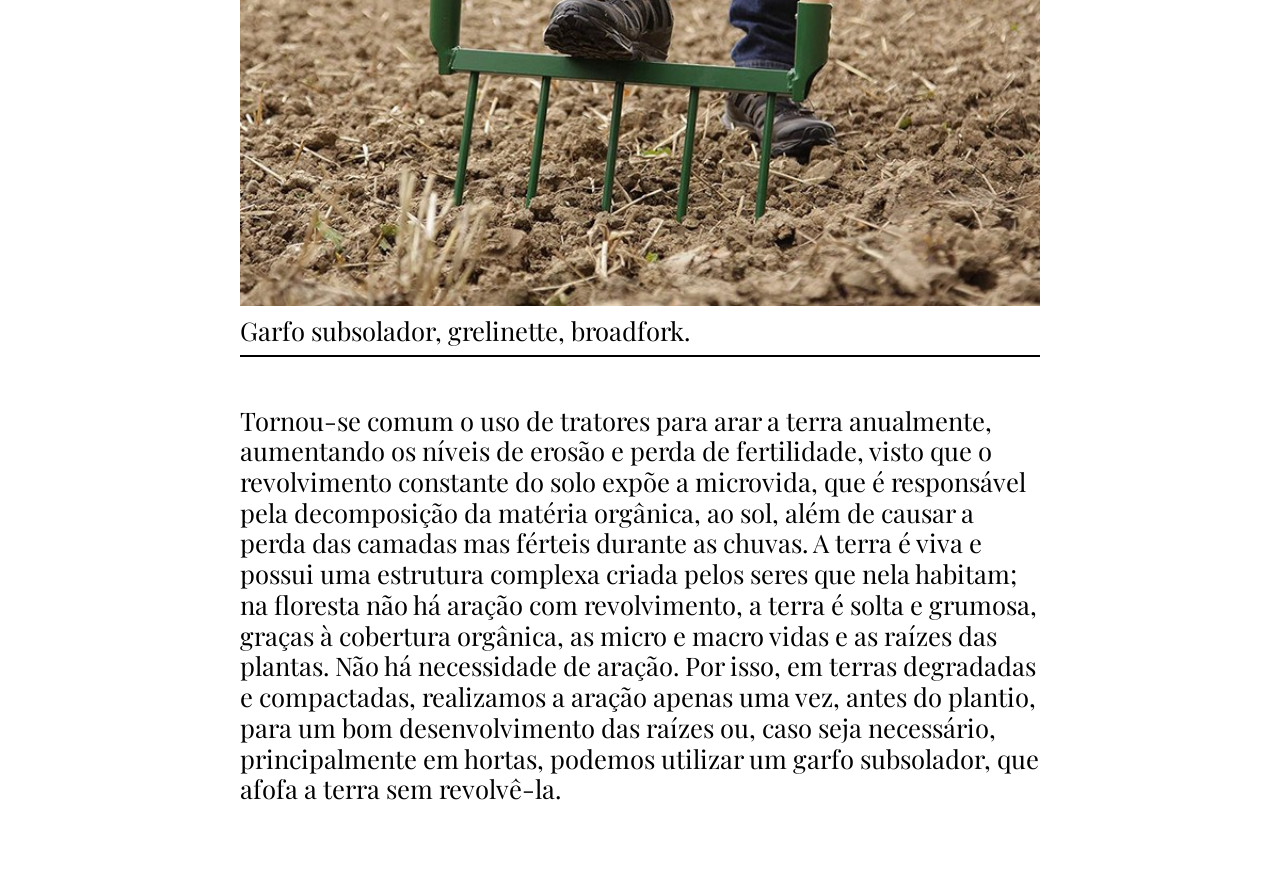
==== commit de644920: "Update artigo.html" ====
--- a/artigo.html
+++ b/artigo.html
@@ -64,7 +64,7 @@
 <H2> Manter a terra coberta</H2>
 <br><br>
 <img src="img/cobertura.jpg" alt="Terra plantada e coberta com matéria orgânica">
-<figcaption> Terra coberta com biomassa e plantada com mandioca, guandu e moringa, respectivamente.</figcaption>
+<figcaption>Cobertura com biomassa e sombra plantio de mandioca, guandu e moringa, respectivamente.</figcaption>
 <br><br>
 <P>
 	Nas florestas, a terra nunca está exposta, graças aos processos naturais que fornecem matéria orgânica, também chamada de biomassa ou serrapilheira, como folhas, galhos, frutos ou até árvores inteiras. Este é o alimento dos micro e macro seres da terra, sejam minhocas, bactérias ou fungos, que vivem no subsolo ou superfície e que, ao ajudarem a matéria se decompor, esta se tornará alimento das plantas. Não dependemos de insumos químicos prejudiciais porque todo nosso adubo são as próprias plantas do território.
@@ -75,7 +75,7 @@
 <img src="img/cajueiros.jpg" alt="">
 <figcaption>Cajueiros e cobertura de folhas de mandioca com madeira embaixo.</figcaption>
 
-<h2>Plantio de espécies resistentes a pouca água, terra dura e baixa disponibilidade de nutrientes.</h2>
+<h2>Plantio de espécies resistentes a pouca água, terra dura e baixa disponibilidade de nutrientes</h2>
 <br><br>
 
 
@@ -185,4 +185,4 @@
     </main>
 
 </body>
-</html>+</html>
--- a/style.css
+++ b/style.css
@@ -322,10 +322,13 @@
 
 .objetivo{
     background-color: rgb(255, 255, 255);
-    margin: 1em;
+    margin: .5em auto;
+    margin-top: 2em;
     padding: 1em;
-    border-left: 3px solid rgb(0, 0, 0);
+    border-left: 4px solid rgb(0, 0, 0);
     border-bottom: 3px solid black;
+    text-wrap: balance;
+    width: min(90%, 1600px);
 
 }
 
@@ -333,10 +336,14 @@
 .objetivo p{
     color: rgb(0, 0, 0);
     font-weight: bold;
-    font-size: clamp(2.5rem, 2.5vw, 3.5rem);
+    font-size: clamp(2rem, 2vw, 3.5rem);
     line-height: .9; 
   ;
 
 }
 
-
+.img-header{
+  display: block;
+}
+
+
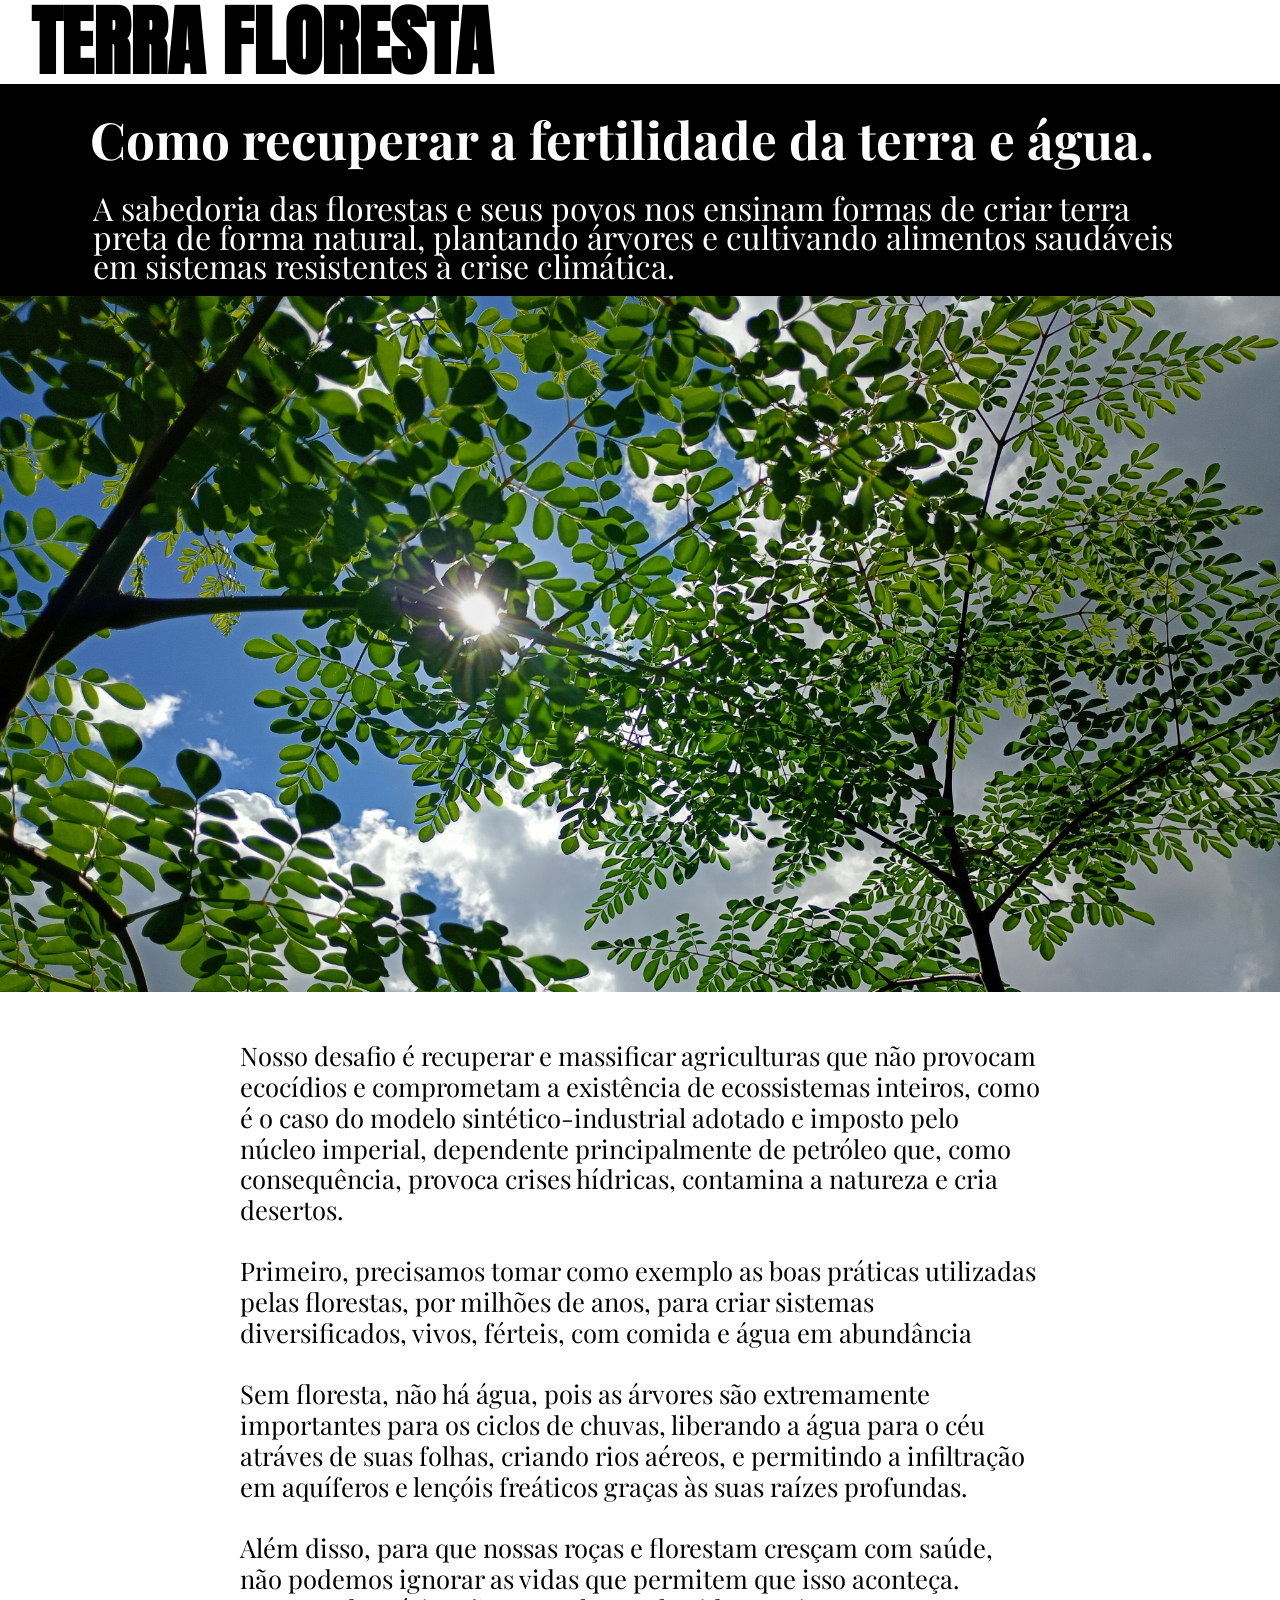
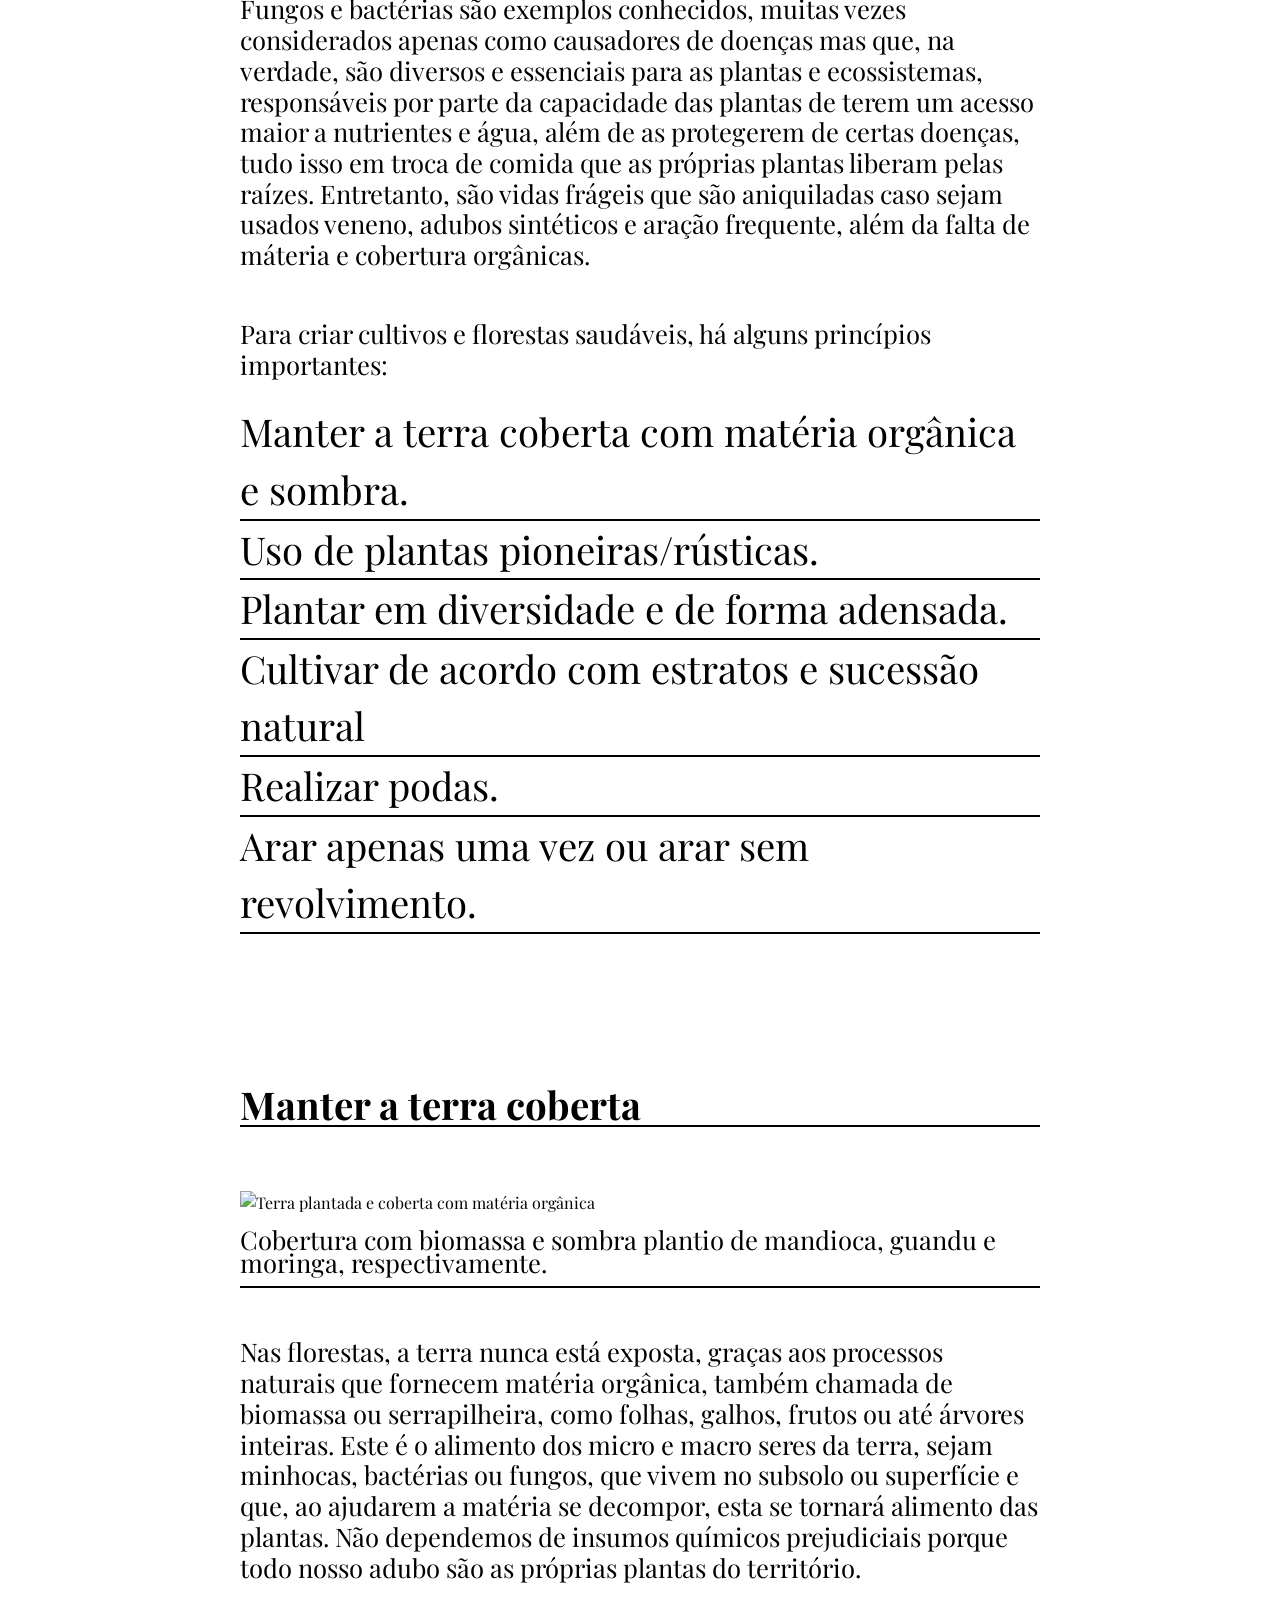
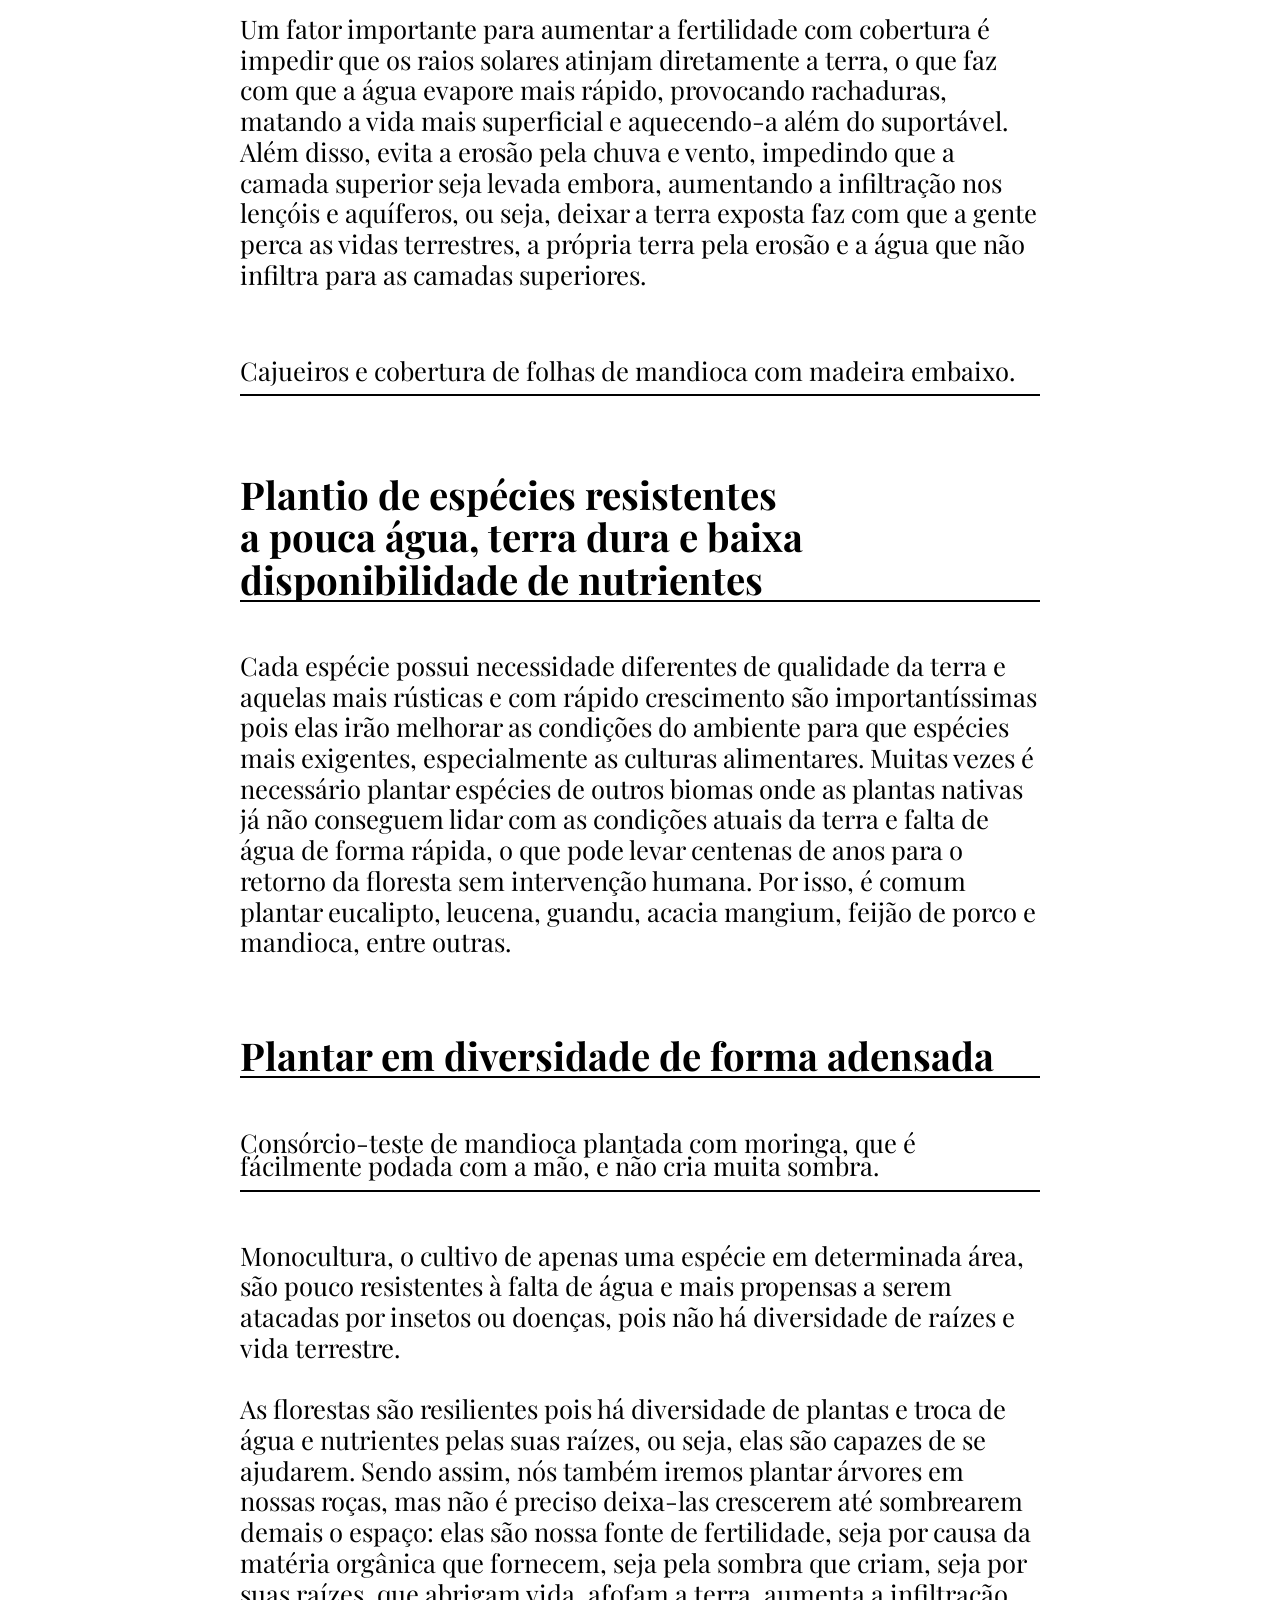
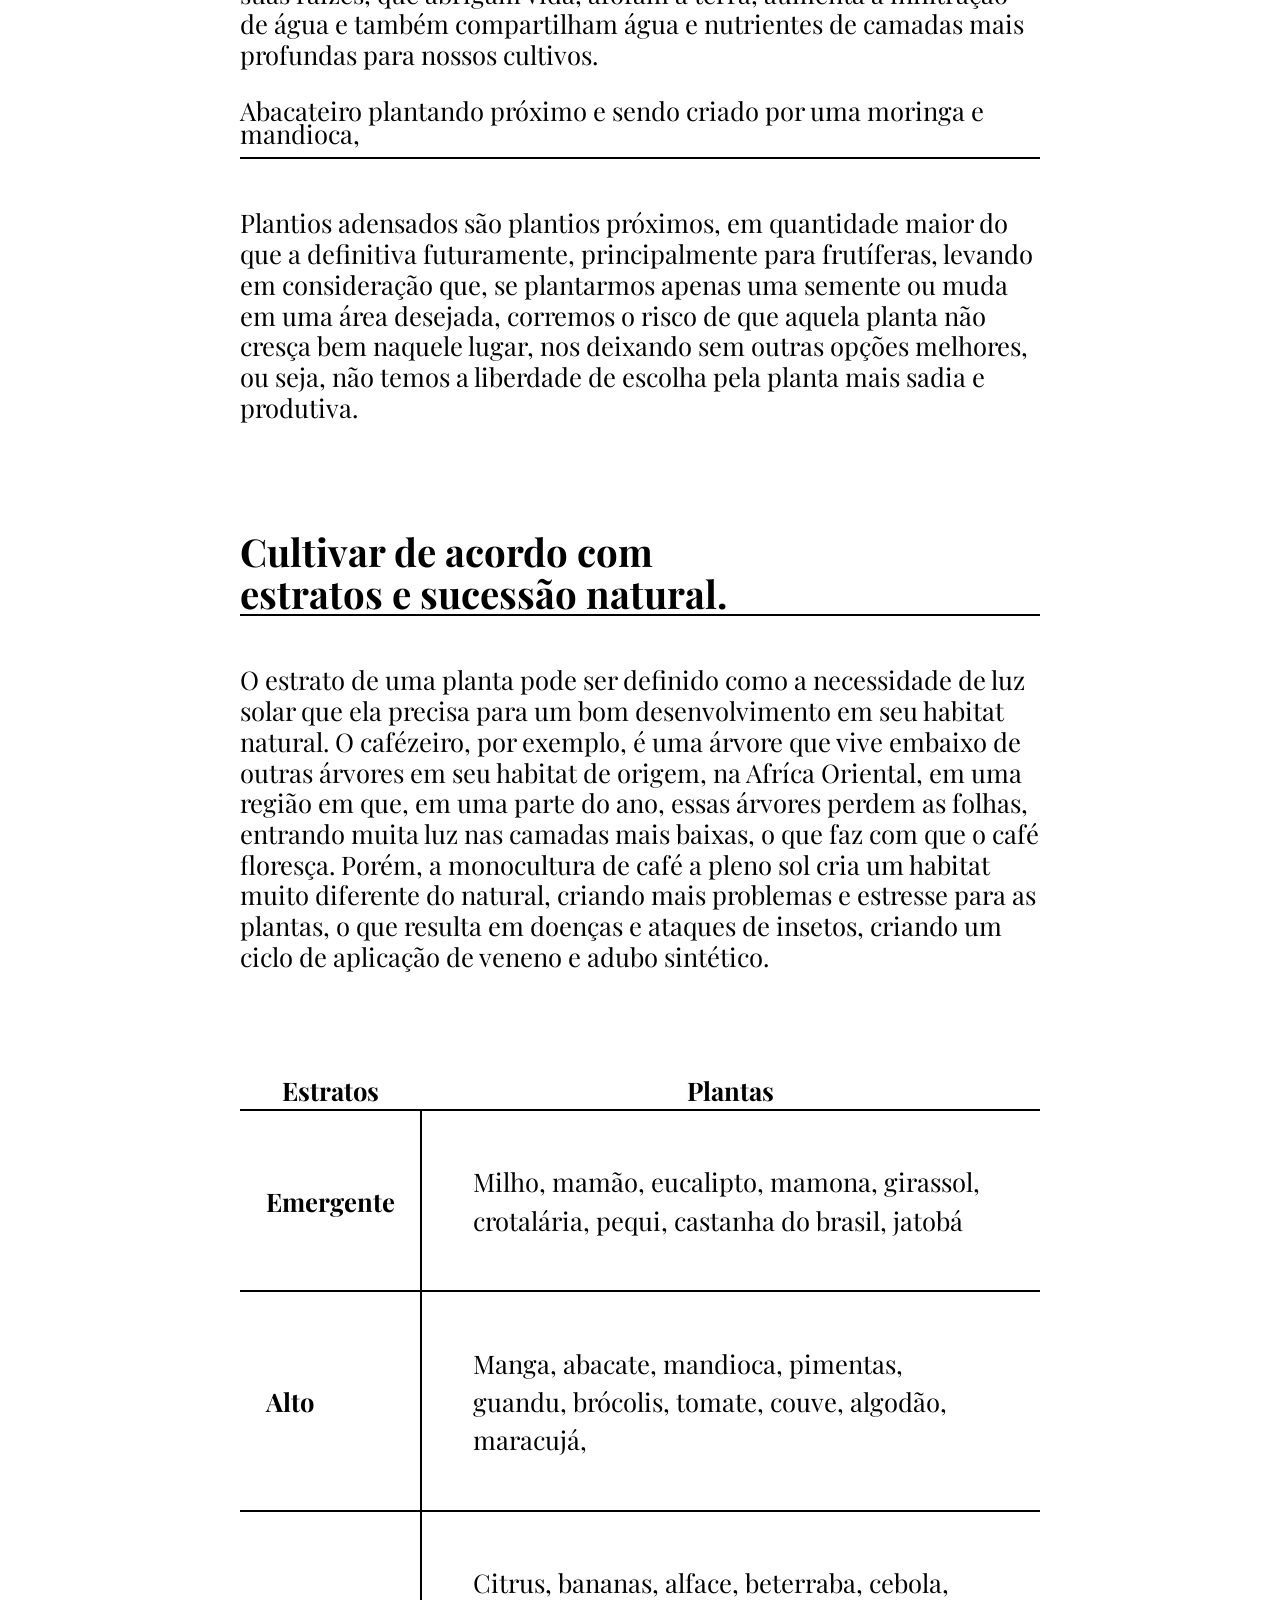
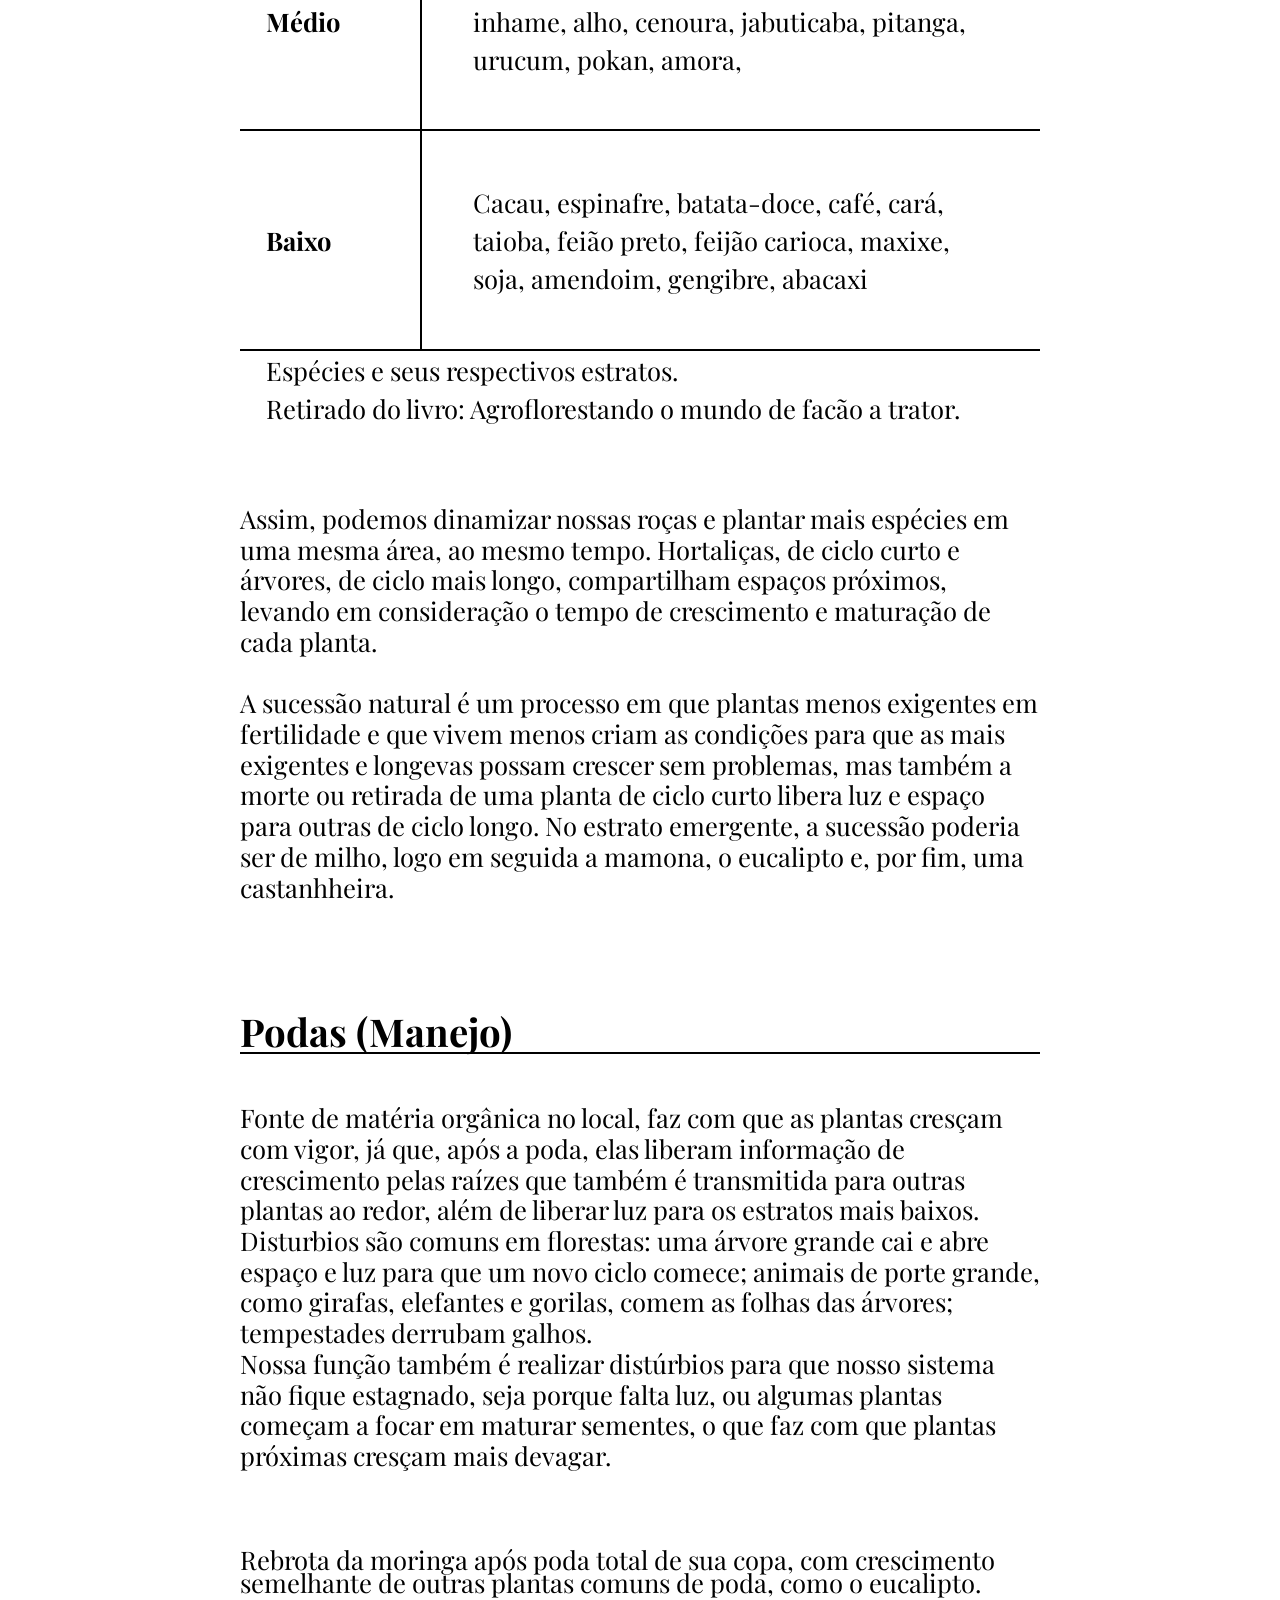
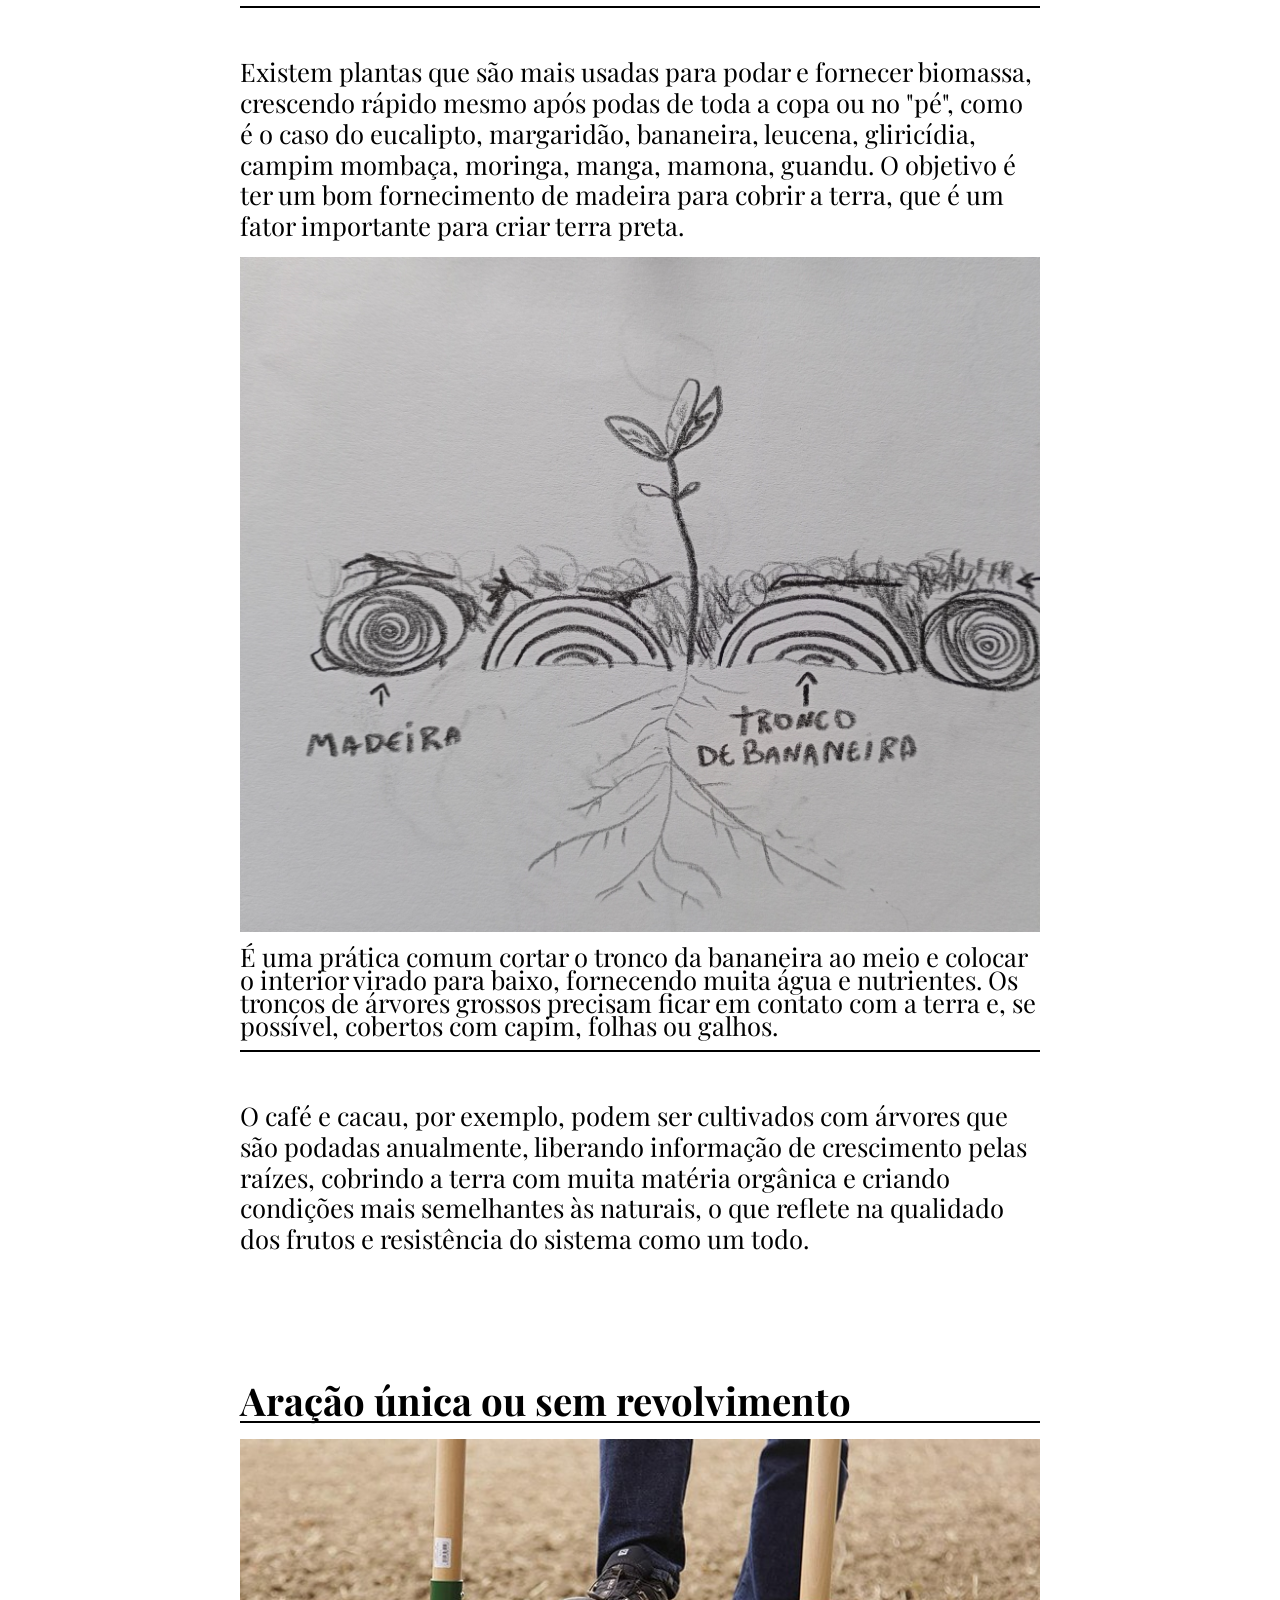
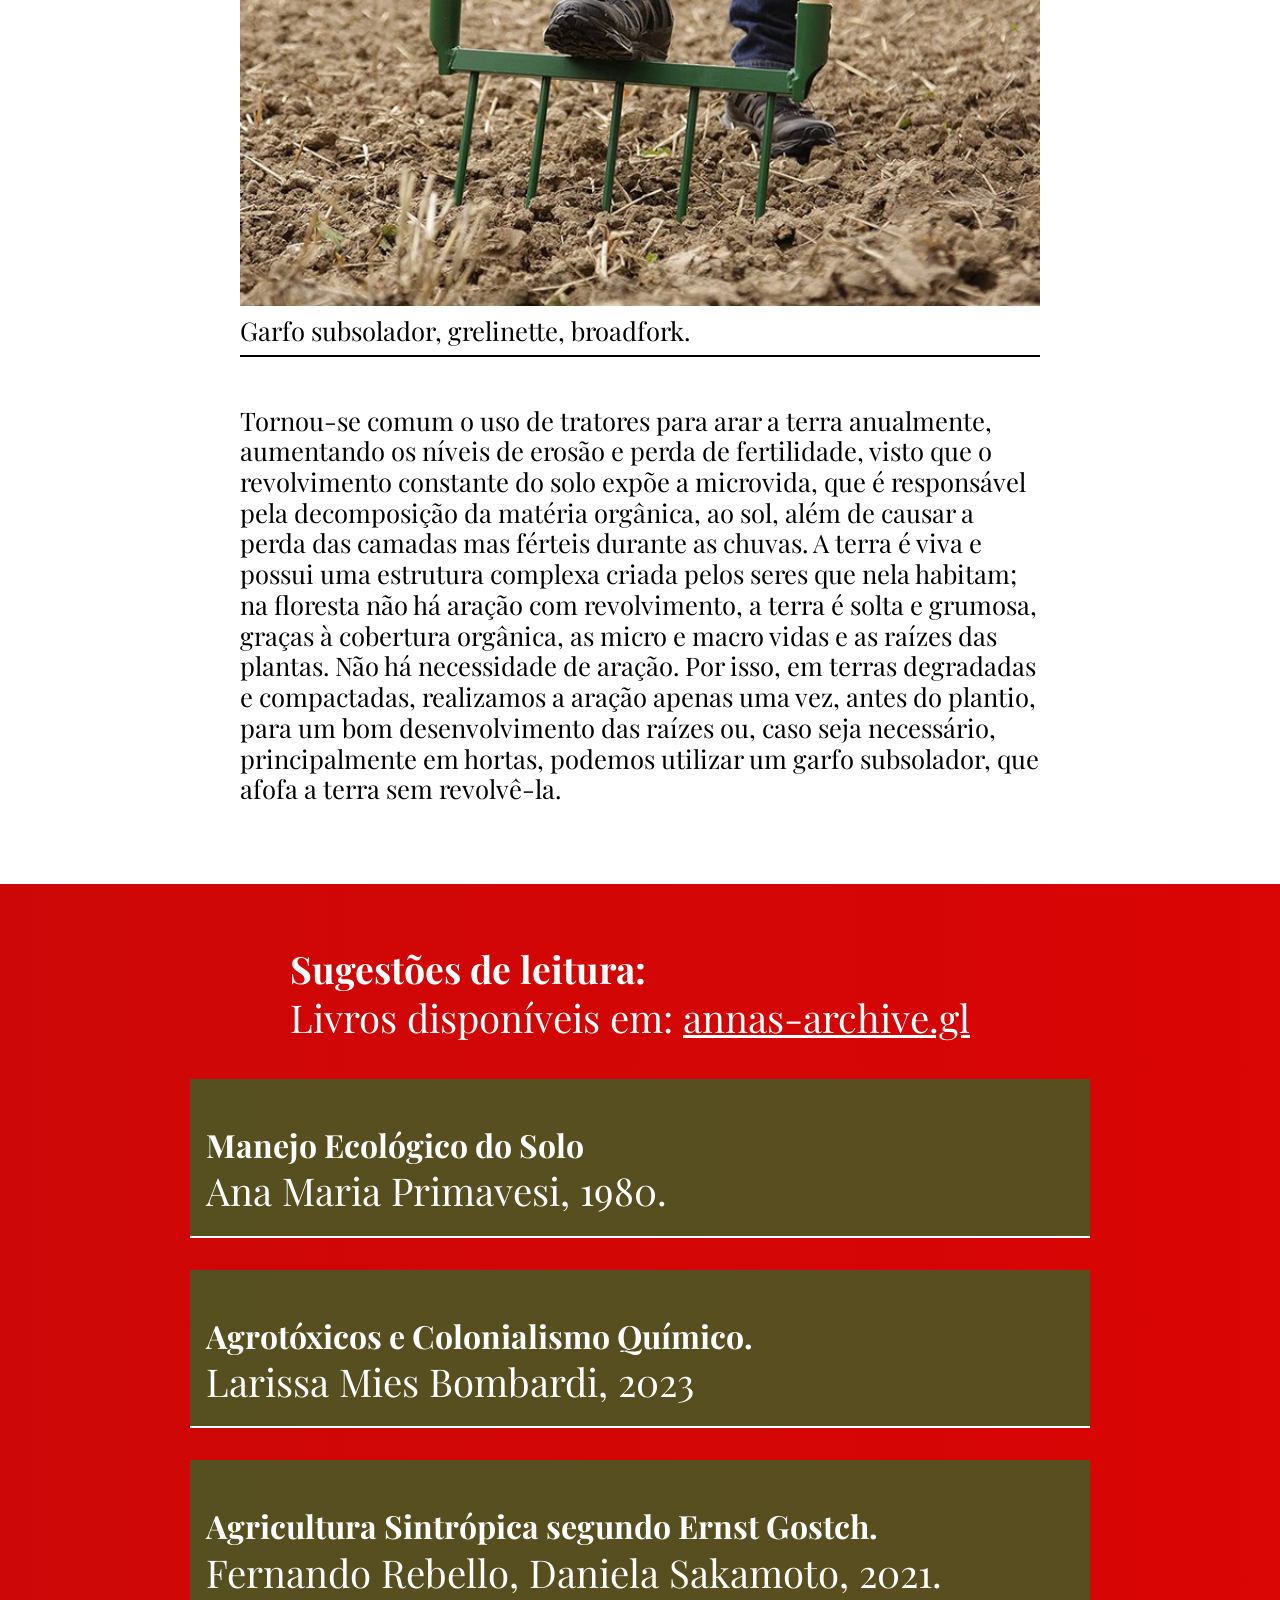
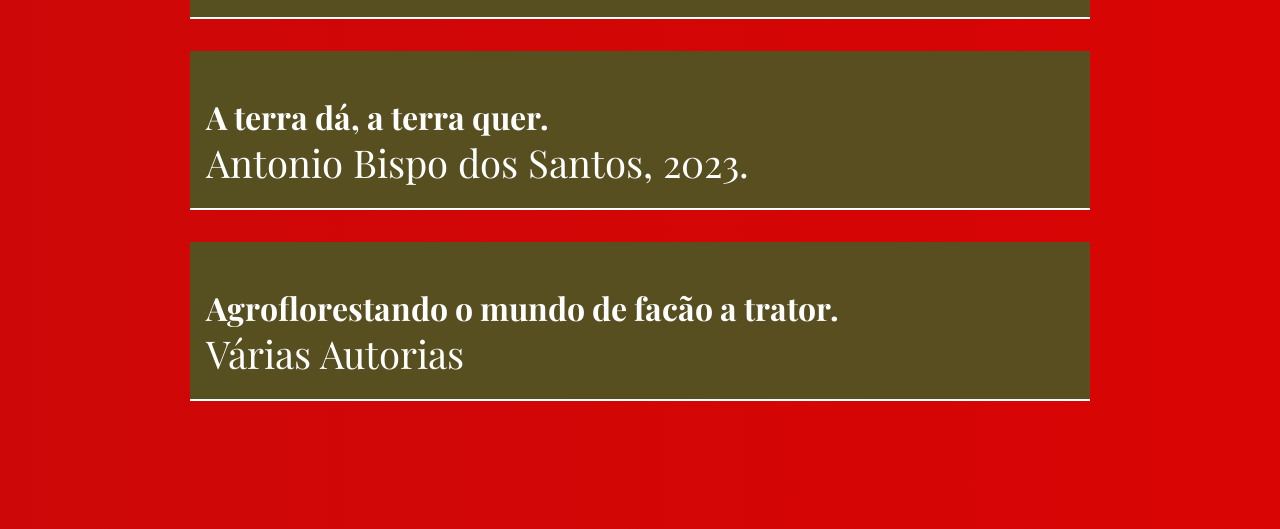
==== commit f1e66e5d: "Update artigo.html" ====
--- a/artigo.html
+++ b/artigo.html
@@ -183,6 +183,40 @@
 </p>
        </article>
     </main>
+	<footer>
+        <section>
+        <h3>Sugestões de leitura:</h3>
+        <p>Livros disponíveis em: <a target="_blank" href="https://annas-archive.gl/">annas-archive.gl </a></p>
+        </section>
+        <ul>  
+            <li>
+                <img src="img/capa-manejoecologico.jpg" alt="">
+                <h4>Manejo Ecológico do Solo</h4>
+                <p>Ana Maria Primavesi, 1980.</p>
+            </li>
+              <li>
+                <img src="img/agrotoxicos.jpg" alt="">
+                <h4>Agrotóxicos e Colonialismo Químico.</h4>
+                <p>Larissa Mies Bombardi, 2023</p>
+            </li>
+            <li>
+                <img src="img/sintropica.jpg" alt="">
+                <h4>Agricultura Sintrópica segundo Ernst Gostch.</h4>
+                <p>Fernando Rebello, Daniela Sakamoto, 2021.</p>
+            </li>
+            <li>
+                <img src="img/aterrada.jpg" alt="">
+                <h4>A terra dá, a terra quer.</h4>
+                <p>Antonio Bispo dos Santos, 2023.</p>
+
+            </li>
+            <li>
+                <img src="img/agroflorestando.jpg" alt="">
+                <h4>Agroflorestando o mundo de facão a trator.</h4>
+                <p>Várias Autorias</p>
+            </li>
+        </ul>
+    </footer>
 
 </body>
 </html>
--- a/style.css
+++ b/style.css
@@ -346,4 +346,45 @@
   display: block;
 }
 
-
+footer{
+background-color: black;
+color: white;
+  padding: 2em;
+  align-content: center;
+
+
+}
+
+
+
+footer ul{
+  margin: 0 auto;
+  width: min(90%, 900px);
+  padding-bottom: 4em;
+  
+}
+
+footer li{
+  border-bottom: 2px solid white;
+  margin: 1em 0;
+  background-color: rgba(39, 108, 43, 0.719);
+  padding: .5em;
+  font-size: clamp(1.5rem, 4vw, 2rem);
+ 
+}
+
+footer li img{
+  max-height: 10em;
+  width: auto;
+  margin-bottom: 1em;
+  box-shadow: rgba(0, 0, 0, 0.3) 0px 19px 38px, rgba(0, 0, 0, 0.22) 0px 15px 12px;
+ }
+
+
+footer section{
+    margin: 1em auto;
+  width: min(80%, 700px);
+  font-size: clamp(1.5rem, 3vw, 2rem);
+}
+
+
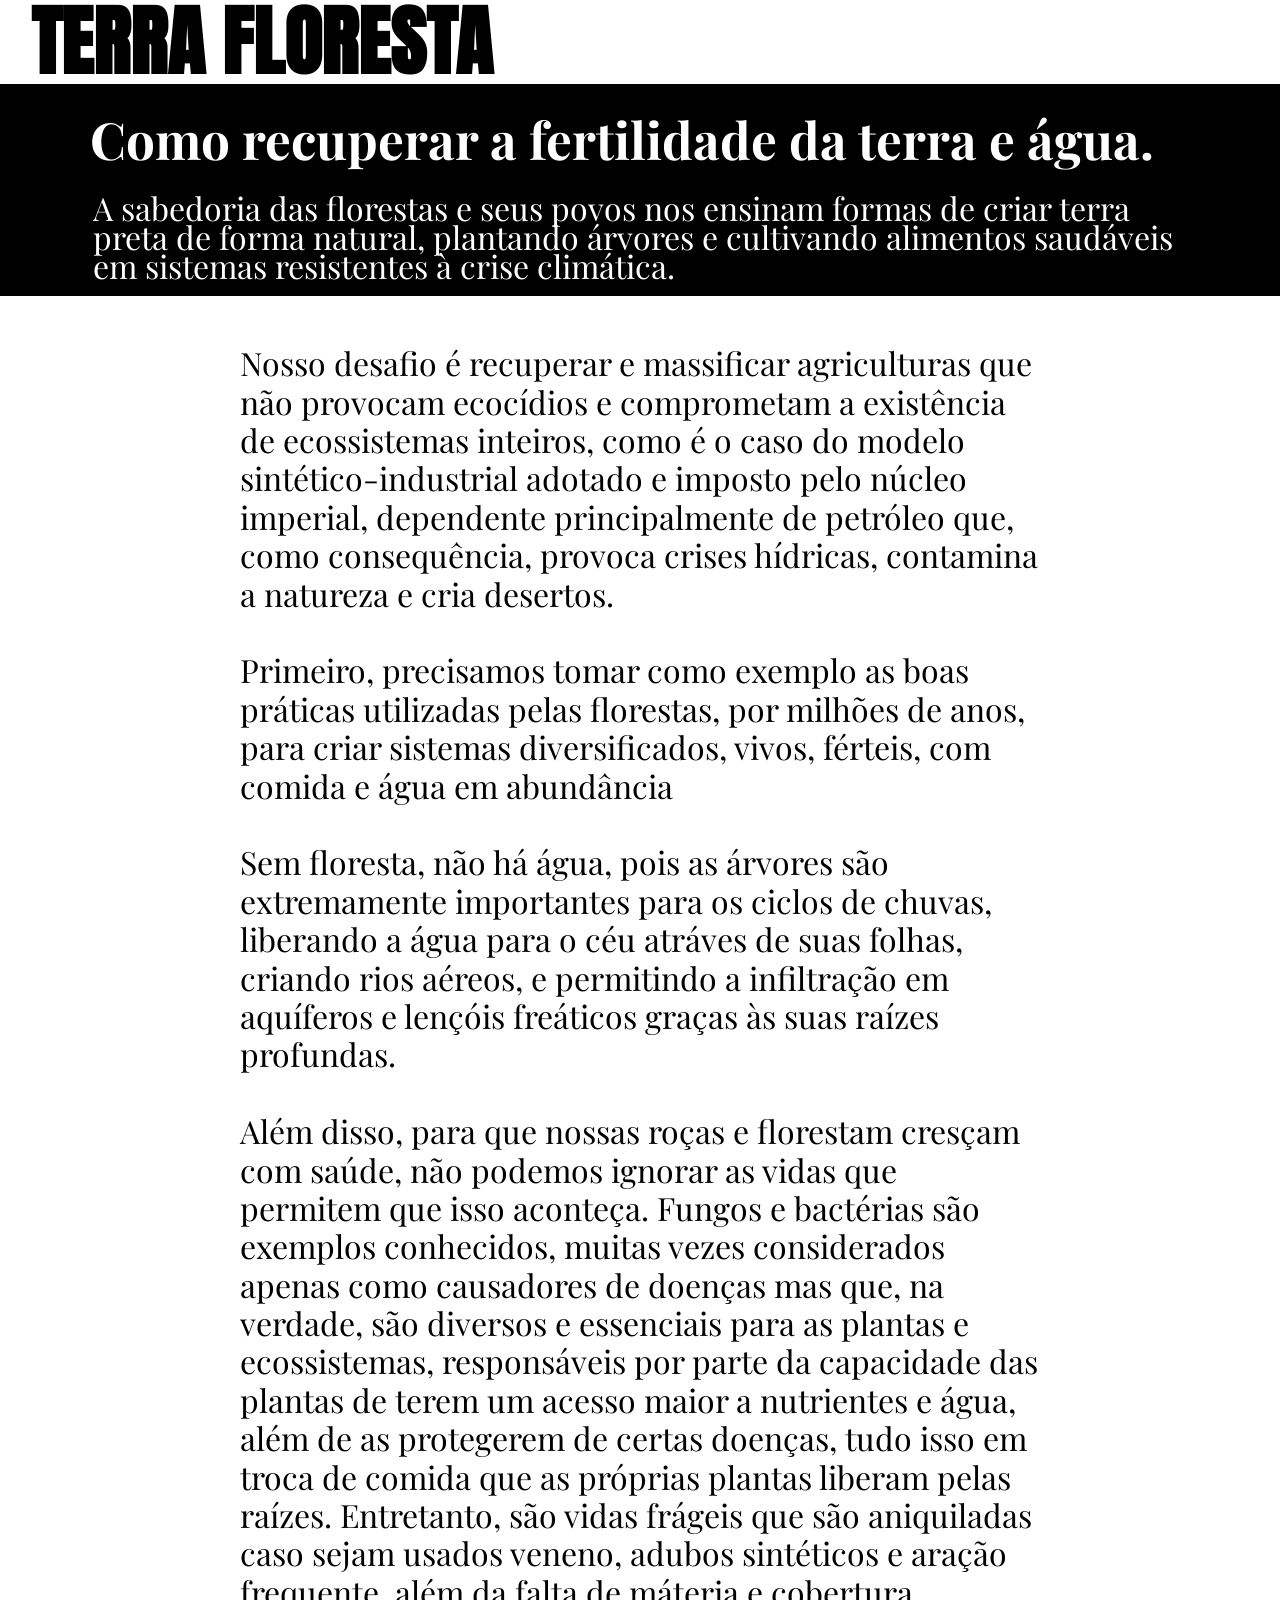
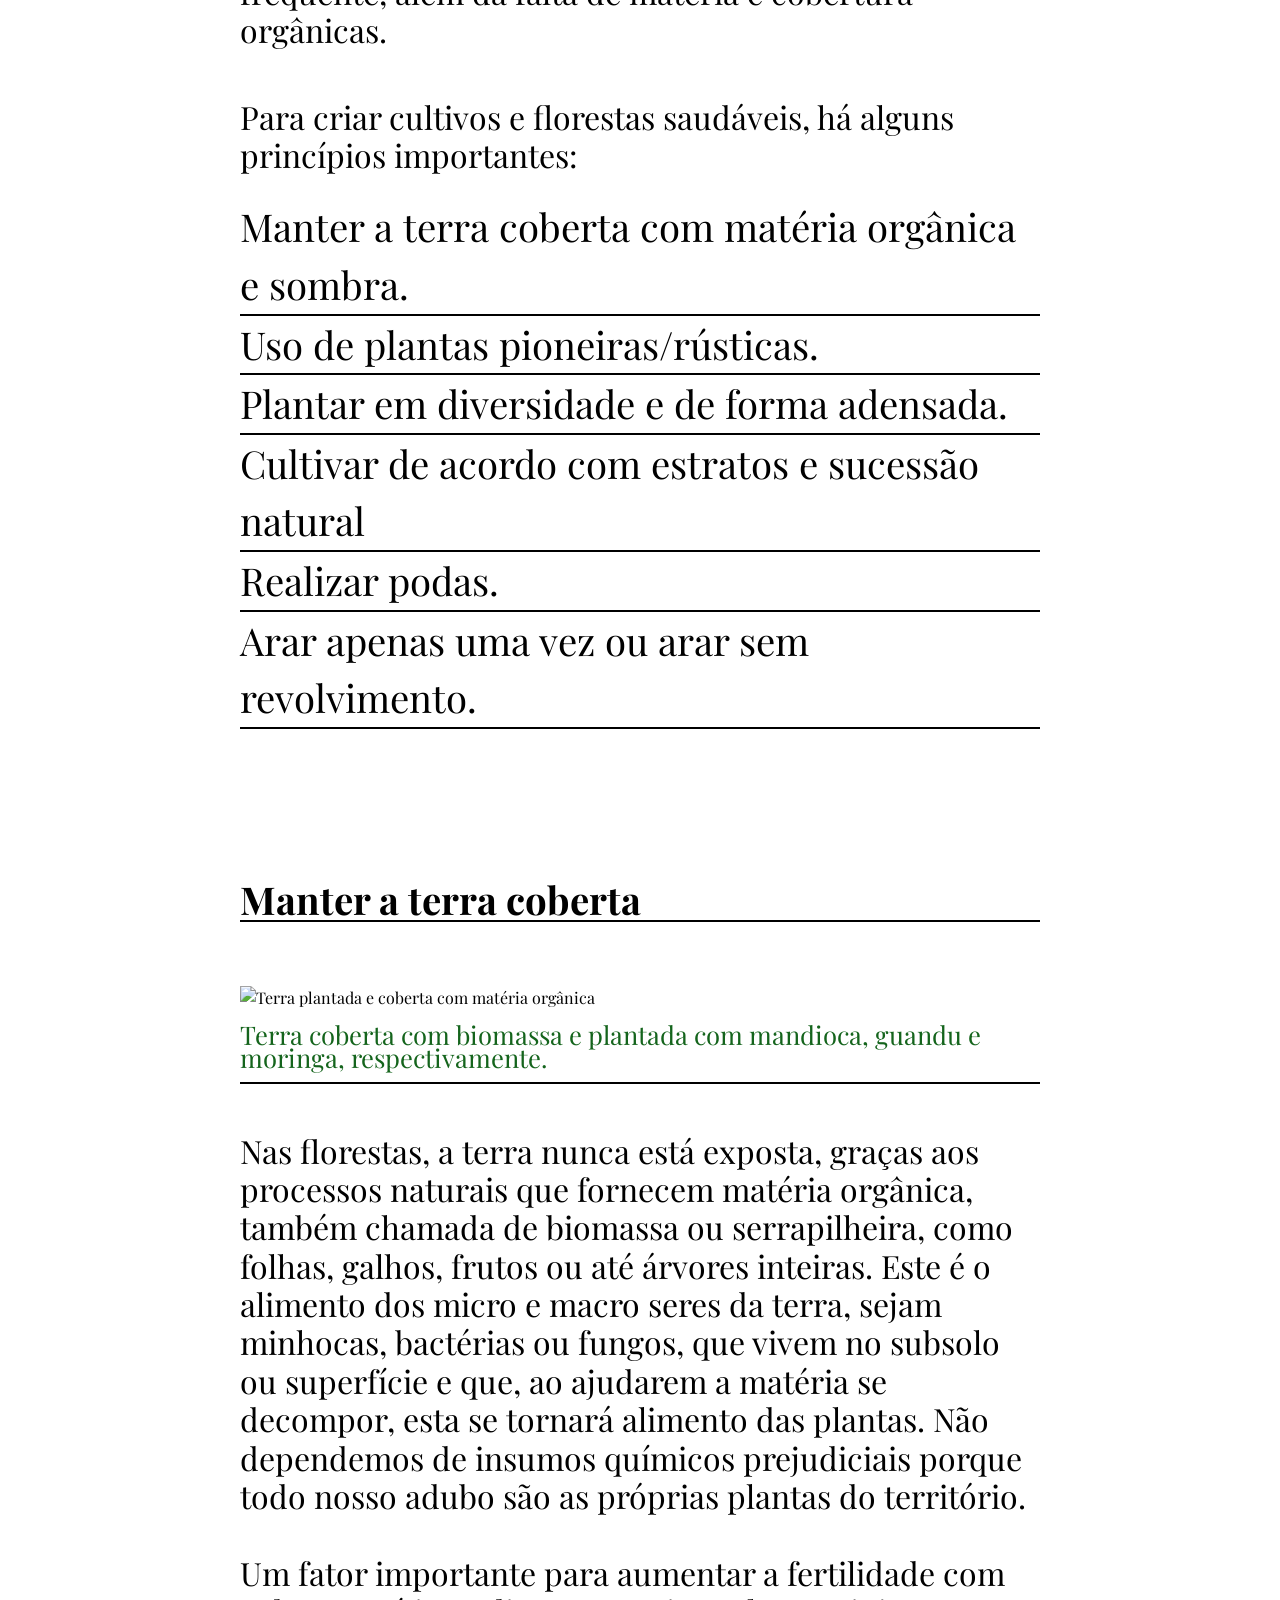
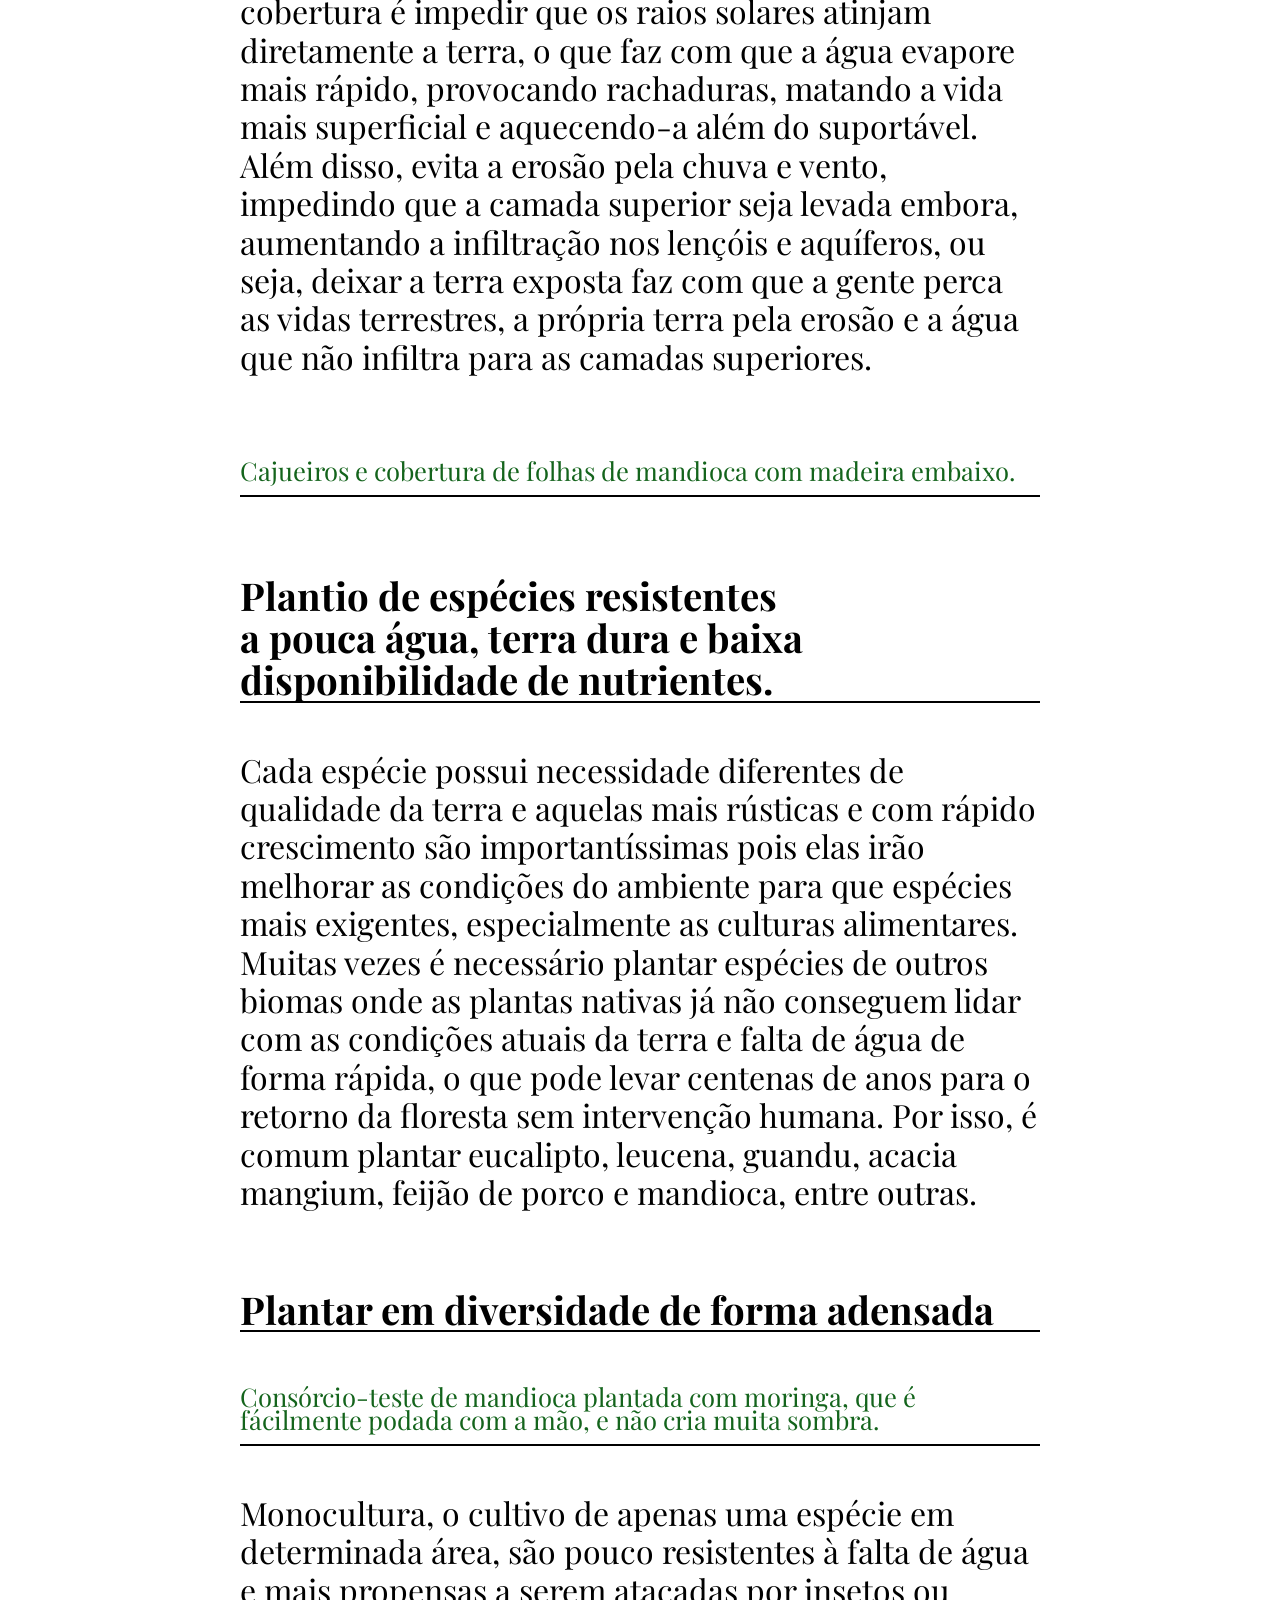
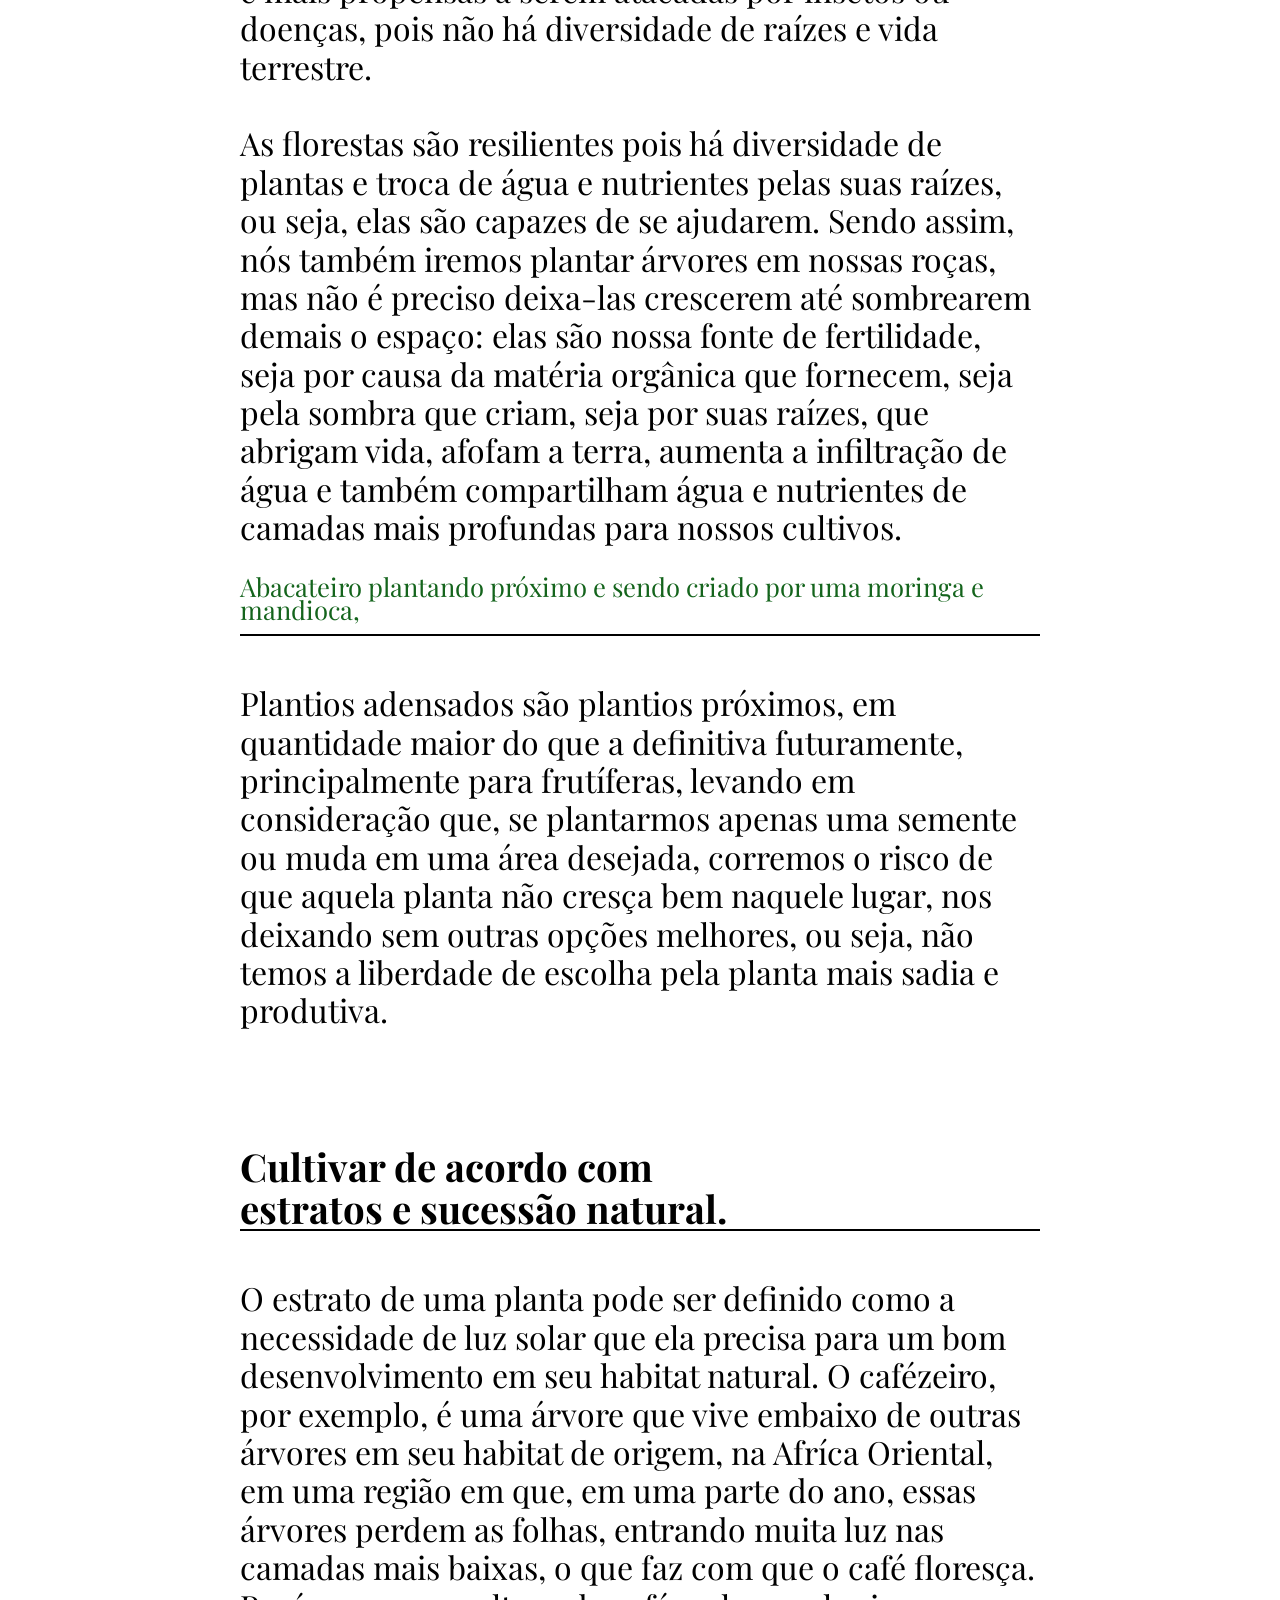
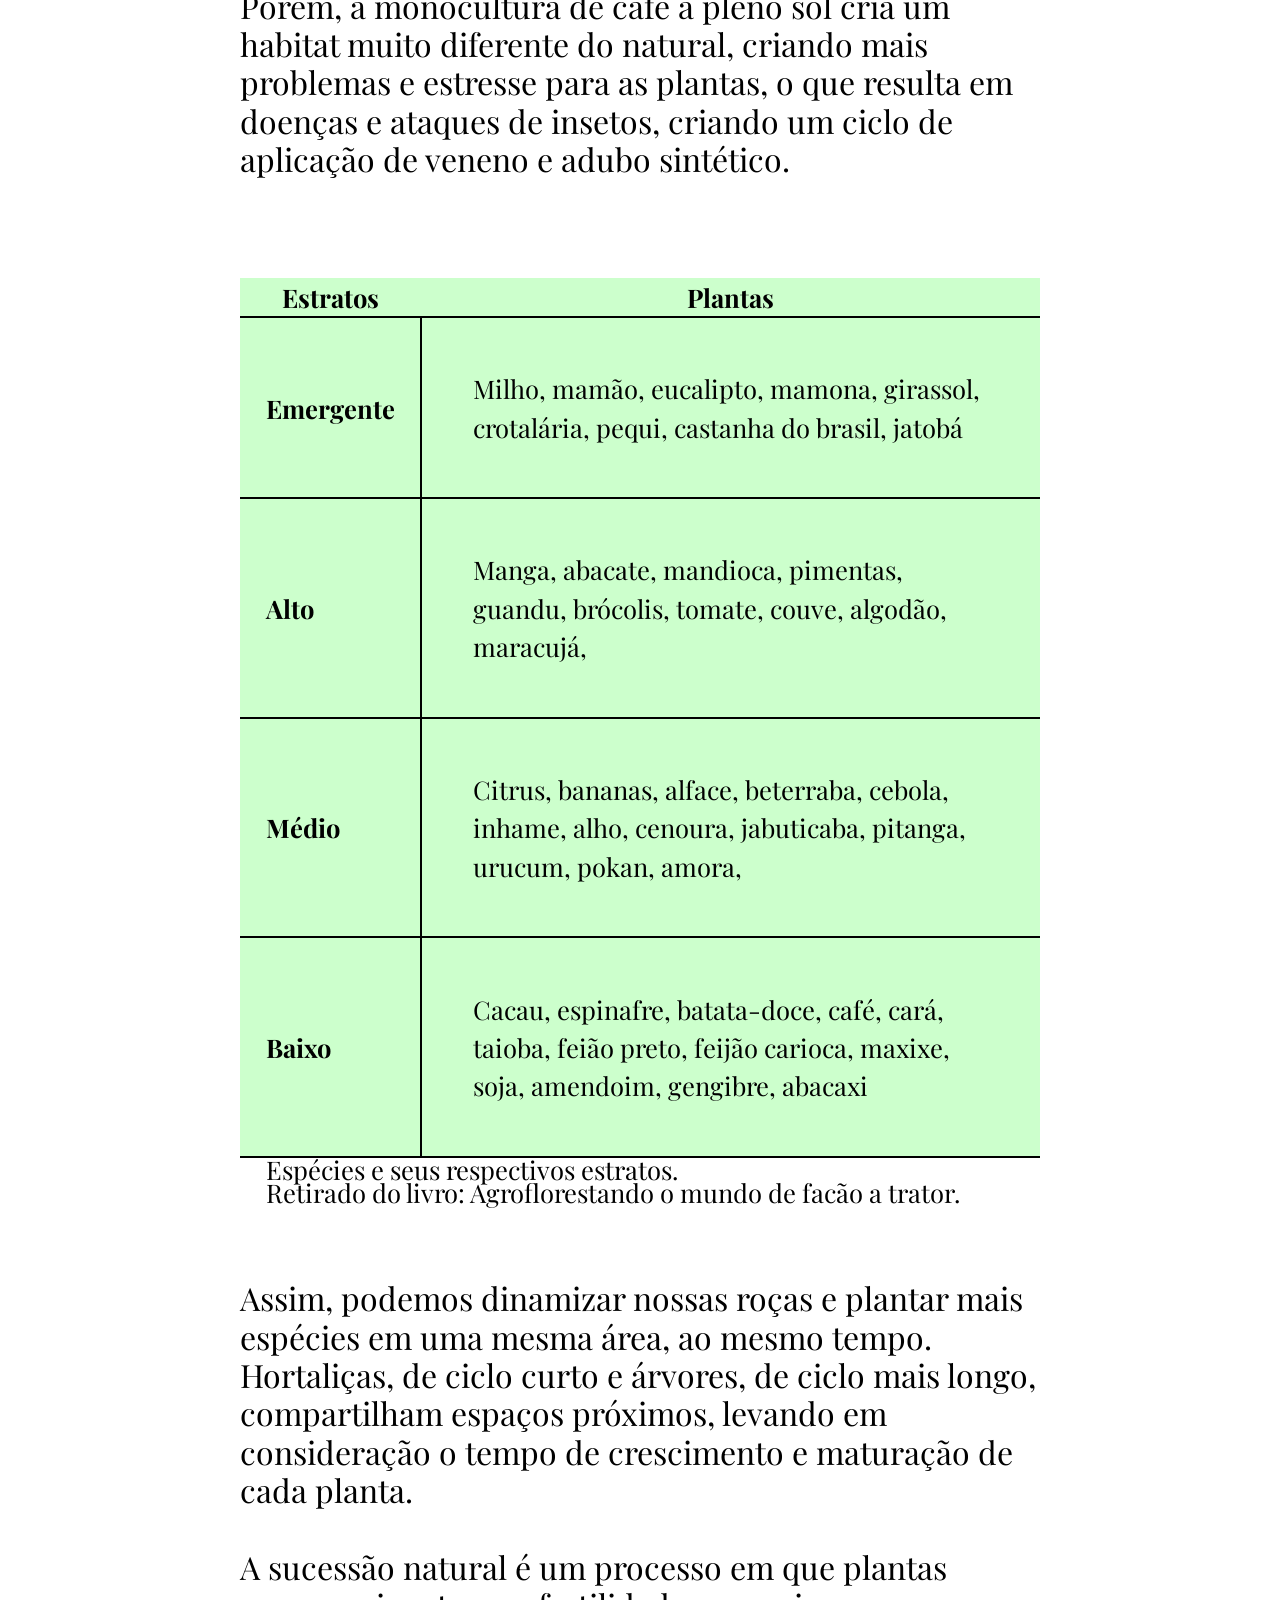
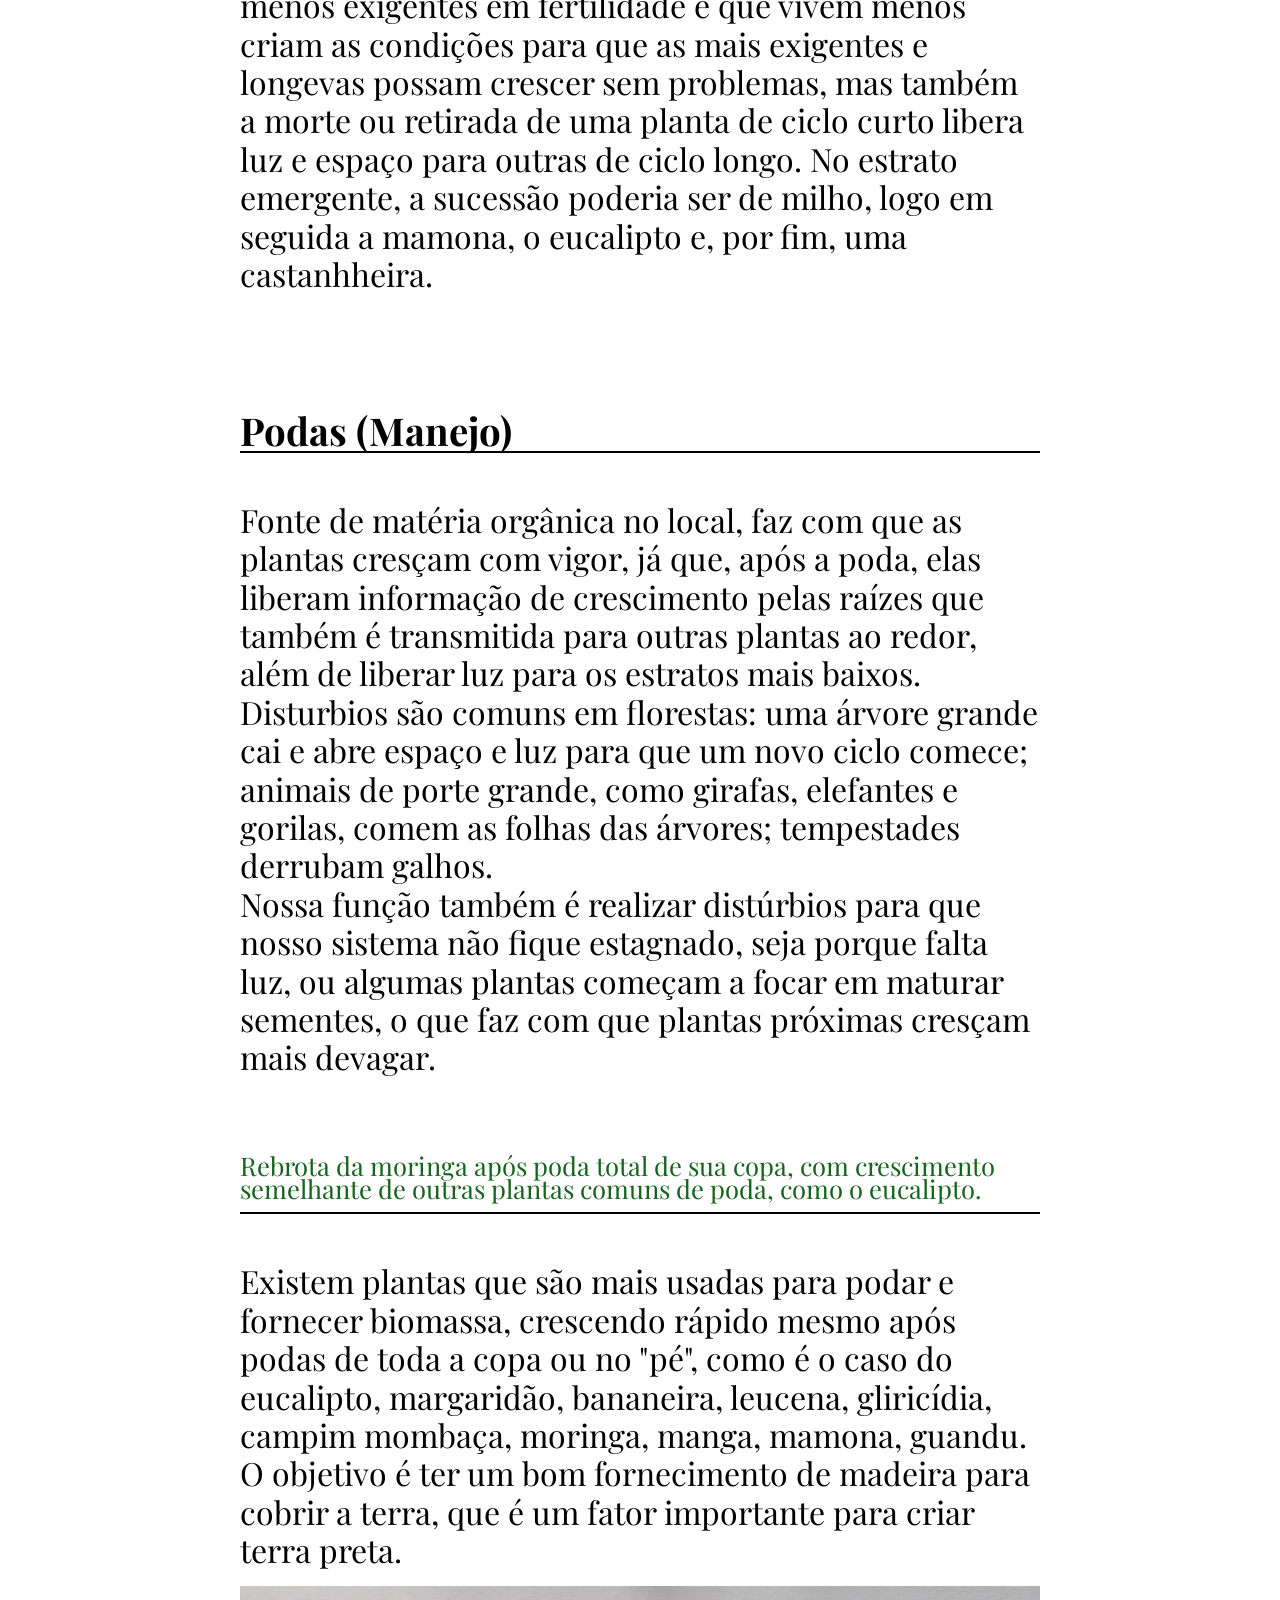
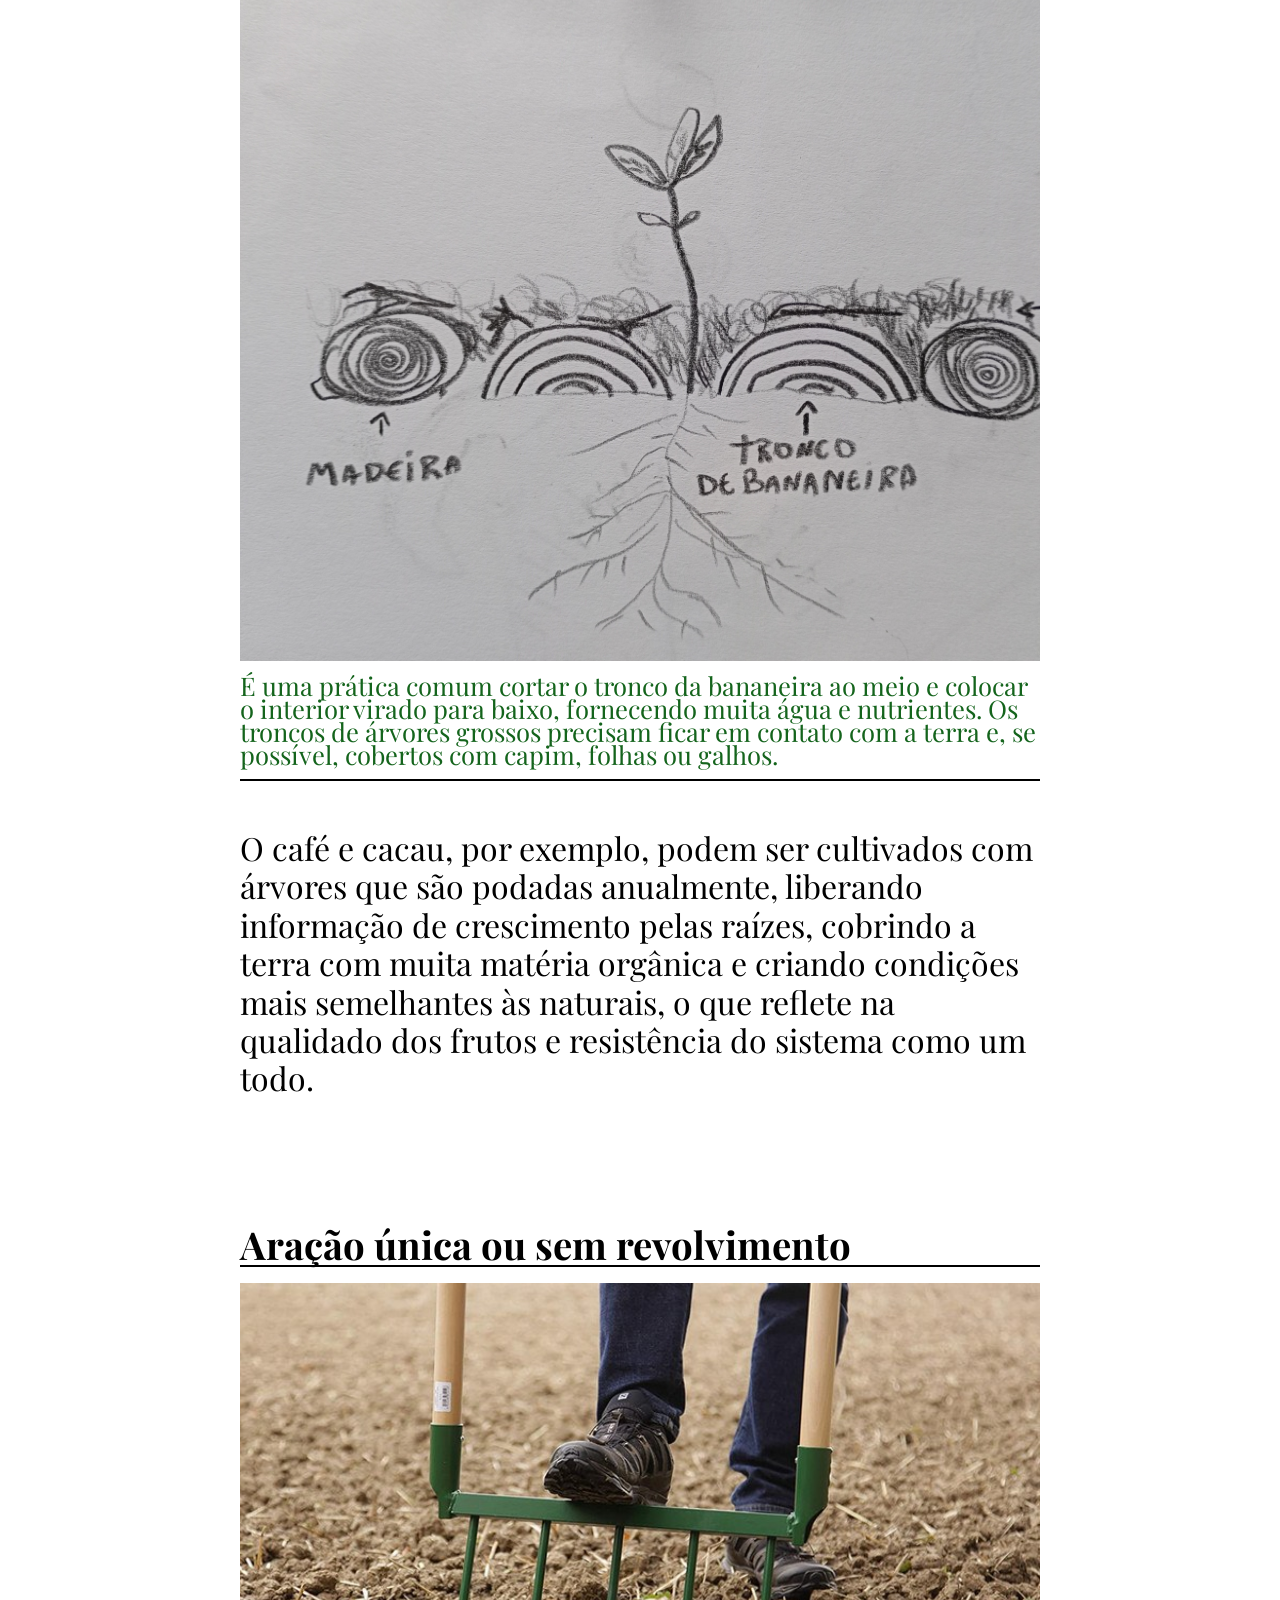
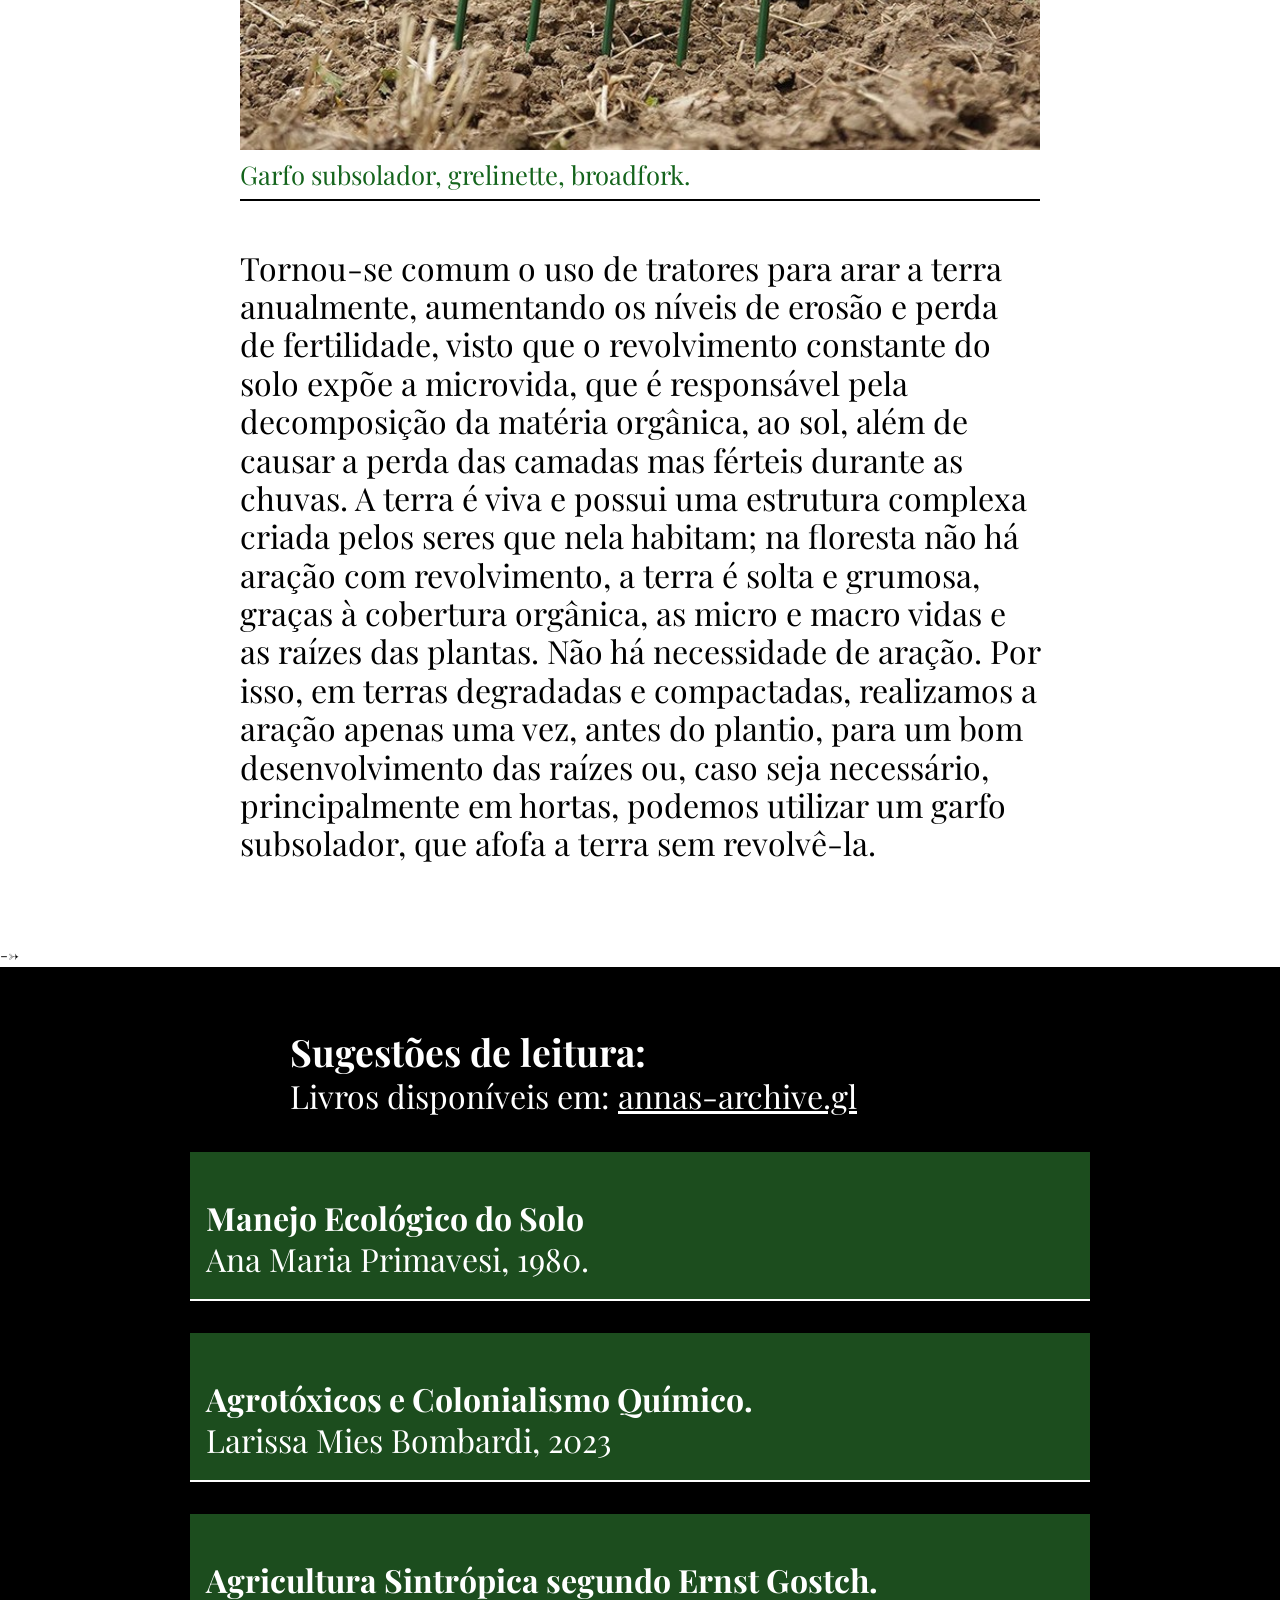
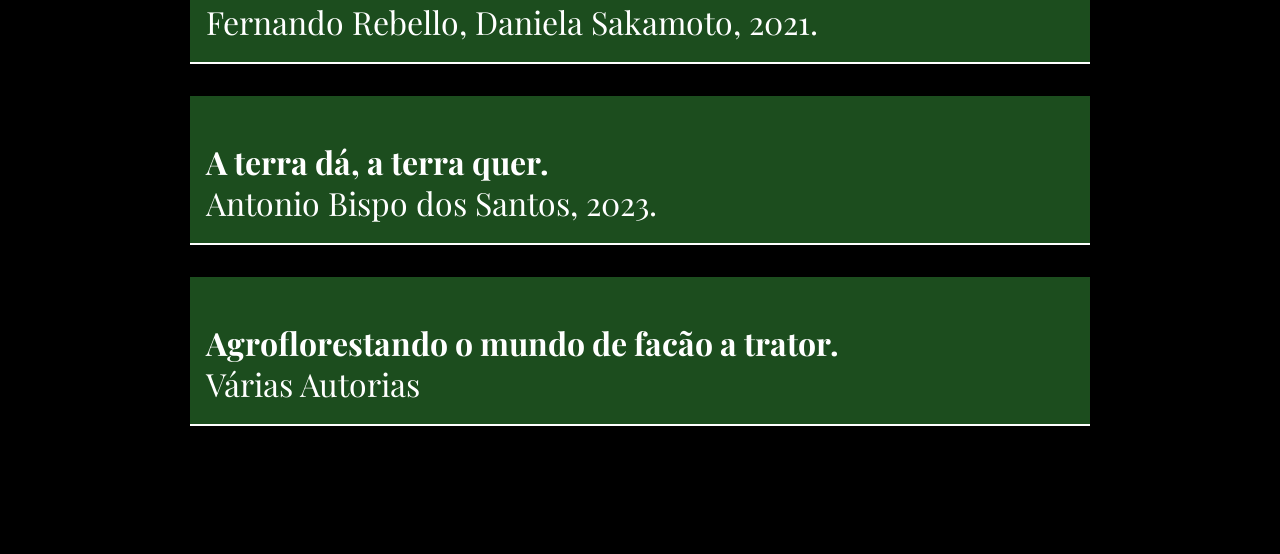
==== commit 21c5cb21: "Add files via upload" ====
--- a/artigo.html
+++ b/artigo.html
@@ -24,10 +24,10 @@
         <h1>Como recuperar a fertilidade da terra e água.</h1>
         <p>A sabedoria das florestas e seus povos nos ensinam formas de criar terra preta de forma natural, plantando árvores e cultivando alimentos saudáveis em sistemas resistentes à crise climática.</p>
          </div>
-        <img src="img/moringa ceu.jpg" alt="">
+        <img src="img/hhe.png" alt="">
         </section>
        
-        <main>
+  <main>
        <article>
       
         <br><br>
@@ -64,7 +64,7 @@
 <H2> Manter a terra coberta</H2>
 <br><br>
 <img src="img/cobertura.jpg" alt="Terra plantada e coberta com matéria orgânica">
-<figcaption>Cobertura com biomassa e sombra plantio de mandioca, guandu e moringa, respectivamente.</figcaption>
+<figcaption> Terra coberta com biomassa e plantada com mandioca, guandu e moringa, respectivamente.</figcaption>
 <br><br>
 <P>
 	Nas florestas, a terra nunca está exposta, graças aos processos naturais que fornecem matéria orgânica, também chamada de biomassa ou serrapilheira, como folhas, galhos, frutos ou até árvores inteiras. Este é o alimento dos micro e macro seres da terra, sejam minhocas, bactérias ou fungos, que vivem no subsolo ou superfície e que, ao ajudarem a matéria se decompor, esta se tornará alimento das plantas. Não dependemos de insumos químicos prejudiciais porque todo nosso adubo são as próprias plantas do território.
@@ -75,7 +75,7 @@
 <img src="img/cajueiros.jpg" alt="">
 <figcaption>Cajueiros e cobertura de folhas de mandioca com madeira embaixo.</figcaption>
 
-<h2>Plantio de espécies resistentes a pouca água, terra dura e baixa disponibilidade de nutrientes</h2>
+<h2>Plantio de espécies resistentes a pouca água, terra dura e baixa disponibilidade de nutrientes.</h2>
 <br><br>
 
 
@@ -182,8 +182,8 @@
 
 </p>
        </article>
-    </main>
-	<footer>
+    </main> --> 
+    <footer>
         <section>
         <h3>Sugestões de leitura:</h3>
         <p>Livros disponíveis em: <a target="_blank" href="https://annas-archive.gl/">annas-archive.gl </a></p>
@@ -219,4 +219,4 @@
     </footer>
 
 </body>
-</html>
+</html>
--- a/style.css
+++ b/style.css
@@ -206,6 +206,13 @@
 .titulo-section{
   background-color: black;
 
+
+}
+
+.titulo-section img{
+  object-fit: cover;
+margin: 0 auto;
+max-height: 90vh;
 }
 
 main img{
@@ -218,7 +225,7 @@
 
 }
 article p{
-  font-size: clamp(1.5rem, 2vw, 2rem);
+  font-size: clamp(2rem, 2vw, 2rem);
   line-height: 1.2em;
 }
 
@@ -229,15 +236,17 @@
 figcaption{
 padding: .5em 0;
 border-bottom: 2px solid black;
-
+color: rgb(20, 100, 28);
 line-height: .9em;
 font-size: clamp(1.3rem, 2vw, 3rem);
+
 }
 
 table{
   margin: 2em auto;
   border-collapse: collapse;
   font-size: clamp(1.5rem, 2vw, 4rem);
+  background-color: rgba(145, 255, 145, 0.457);
 }
 
 table tr{
@@ -268,26 +277,13 @@
   caption-side: bottom;
   text-align: left;
   padding-left: 1em;
-}
-footer{
-  background-image: linear-gradient(to left, rgba(252, 5, 5, 0.864) , rgb(205, 7, 7));
-  padding: 1em;
-  align-content: center;
-}
-footer h1 {
-  font-size: clamp(3.5rem, 8vw, 10rem);
-  line-height: .8;
-  font-weight: bolder;
-
-
-}
-
-footer p{
-  font-size: clamp(1.5rem, 3vw, 4rem);
-}
+  line-height: .9em;
+}
+
 
 ul{
   list-style-type: none;
+  
 
 }
 
@@ -336,8 +332,9 @@
 .objetivo p{
     color: rgb(0, 0, 0);
     font-weight: bold;
-    font-size: clamp(2rem, 2vw, 3.5rem);
+    font-size: clamp(2.5rem, 2.5vw, 3.5rem);
     line-height: .9; 
+    
   ;
 
 }
@@ -387,4 +384,45 @@
   font-size: clamp(1.5rem, 3vw, 2rem);
 }
 
-
+header img{
+  position: relative;
+  object-fit: cover;
+  height: 80vh;
+}
+
+.text-container{
+  position: absolute;
+  top: 50px;
+  left:40px;
+  color: white;
+  display: grid;
+  gap: 15em;
+  border: 2px solid rgb(0, 0, 0);
+  padding: 1em;
+  margin-right: 20%;
+  height: 70%;
+  background-image: linear-gradient( to bottom, rgba(255, 235, 235, 0), rgb(0, 0, 0));
+
+  border-radius: .7em;
+
+}
+
+.text-container h1{
+    font-size: clamp(3rem, 3vw, 4rem);
+    line-height: 1;
+    font-family: 'Anton', sans-serif;
+}
+
+.text-container p{
+    font-size: clamp(2.5rem, 3vw, 4rem);
+    line-height: 1;
+    font-weight: bold;
+}
+
+  .obj{
+    font-size: clamp(2rem, 3vw, 3rem);
+    line-height: 1;
+    border: 2px solid black;
+    padding: .5em;
+    margin-top: 2em;
+  }
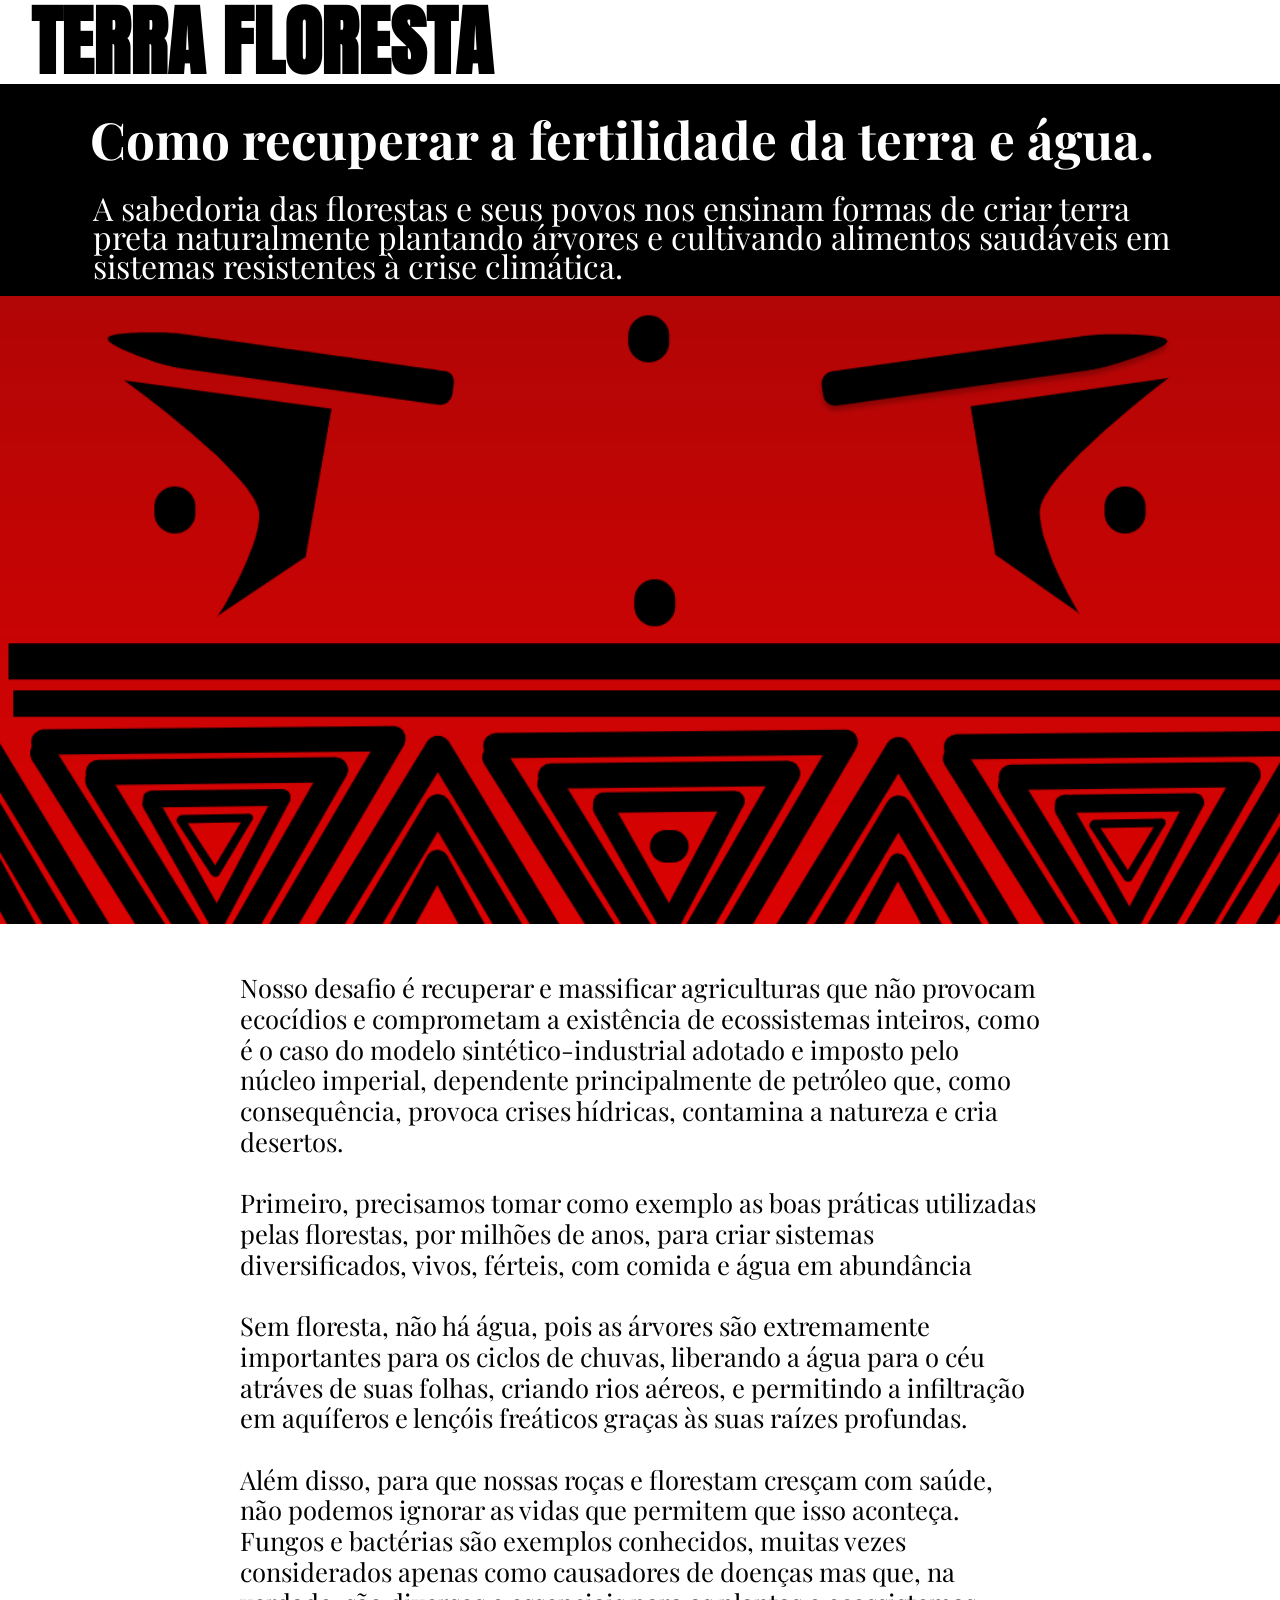
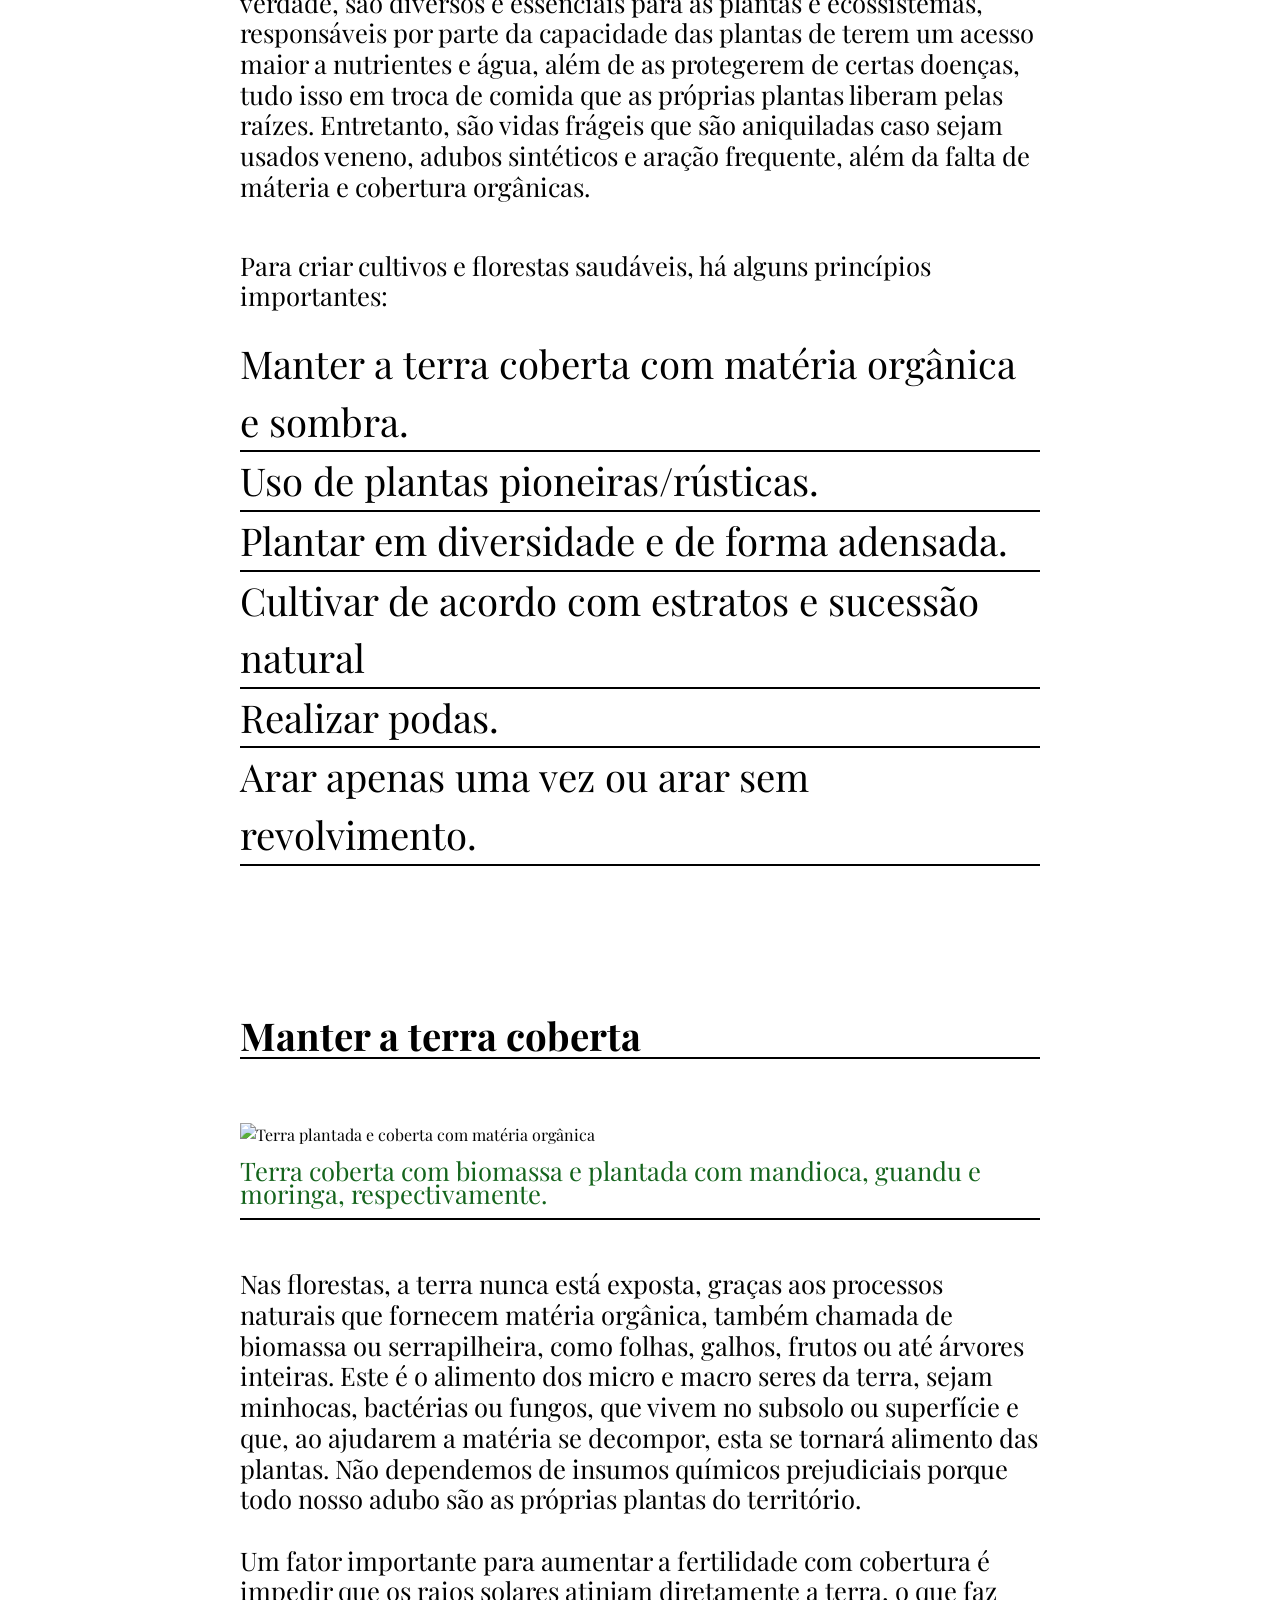
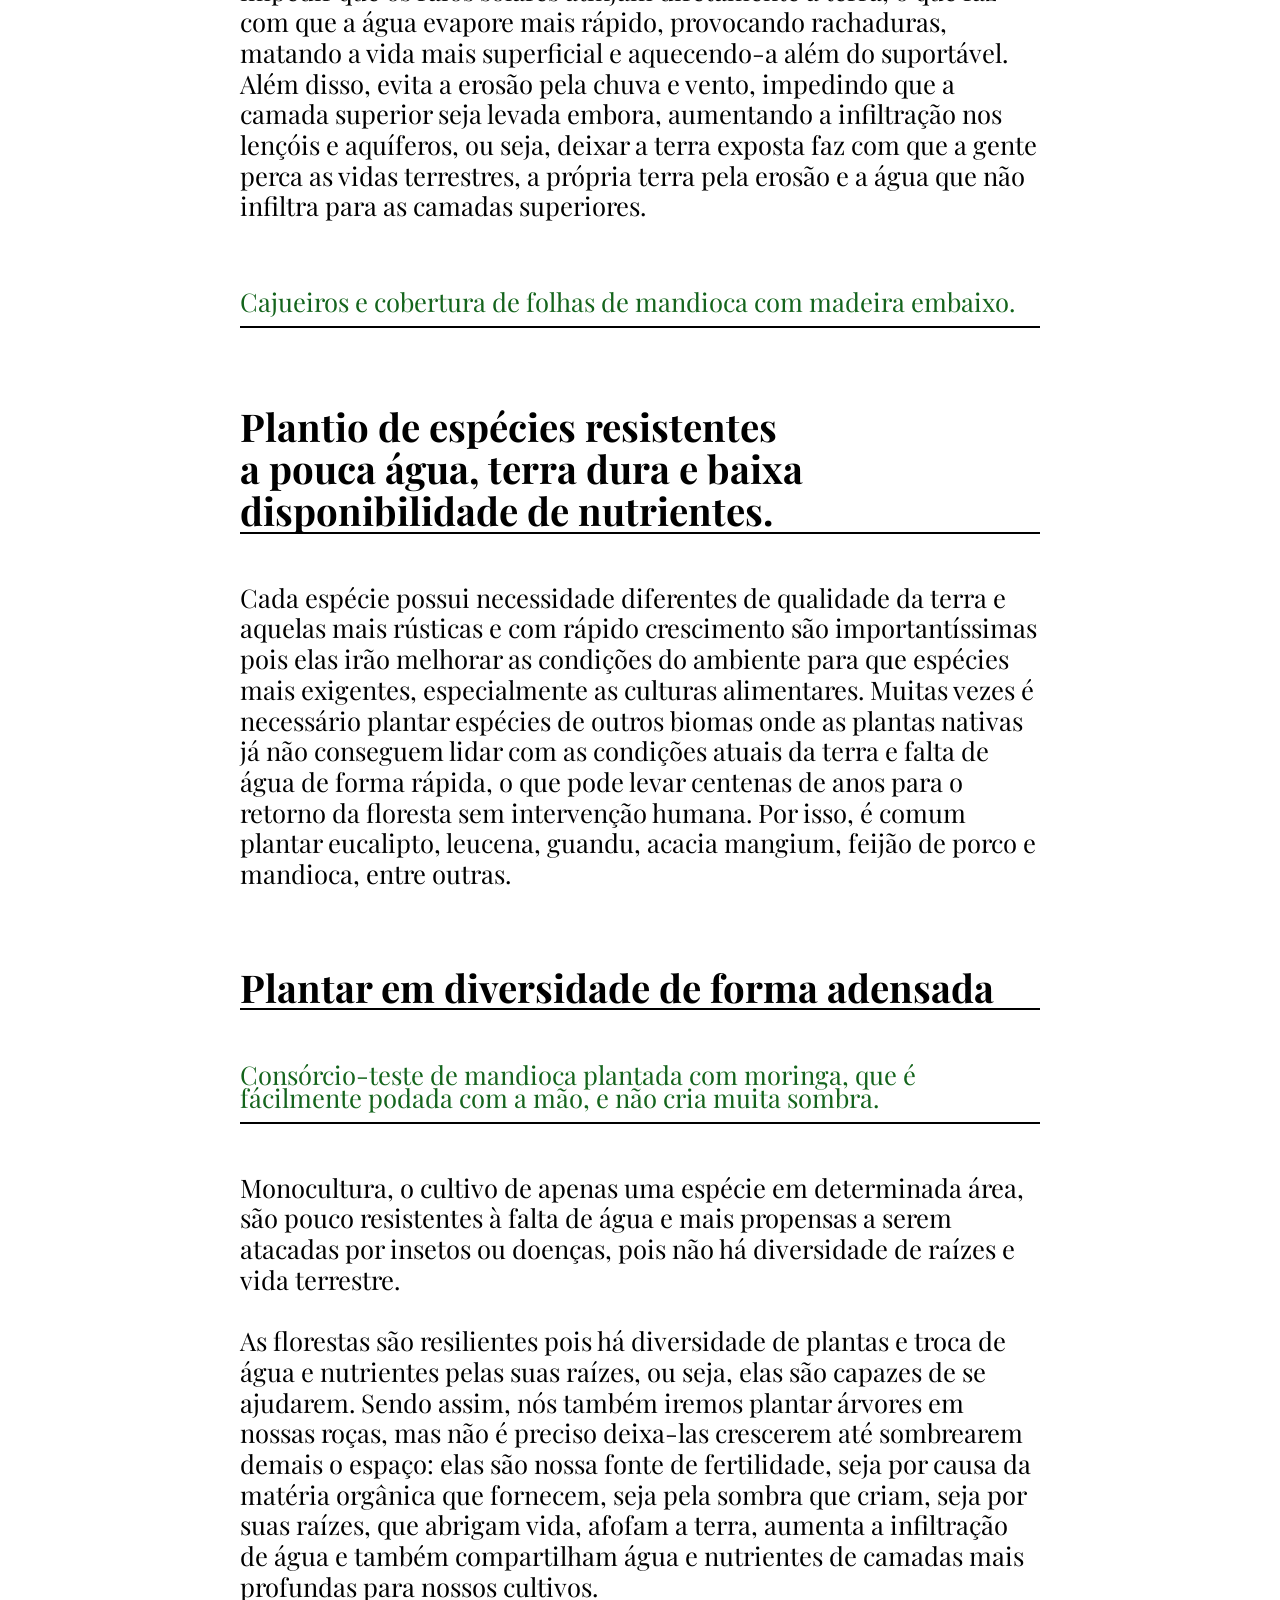
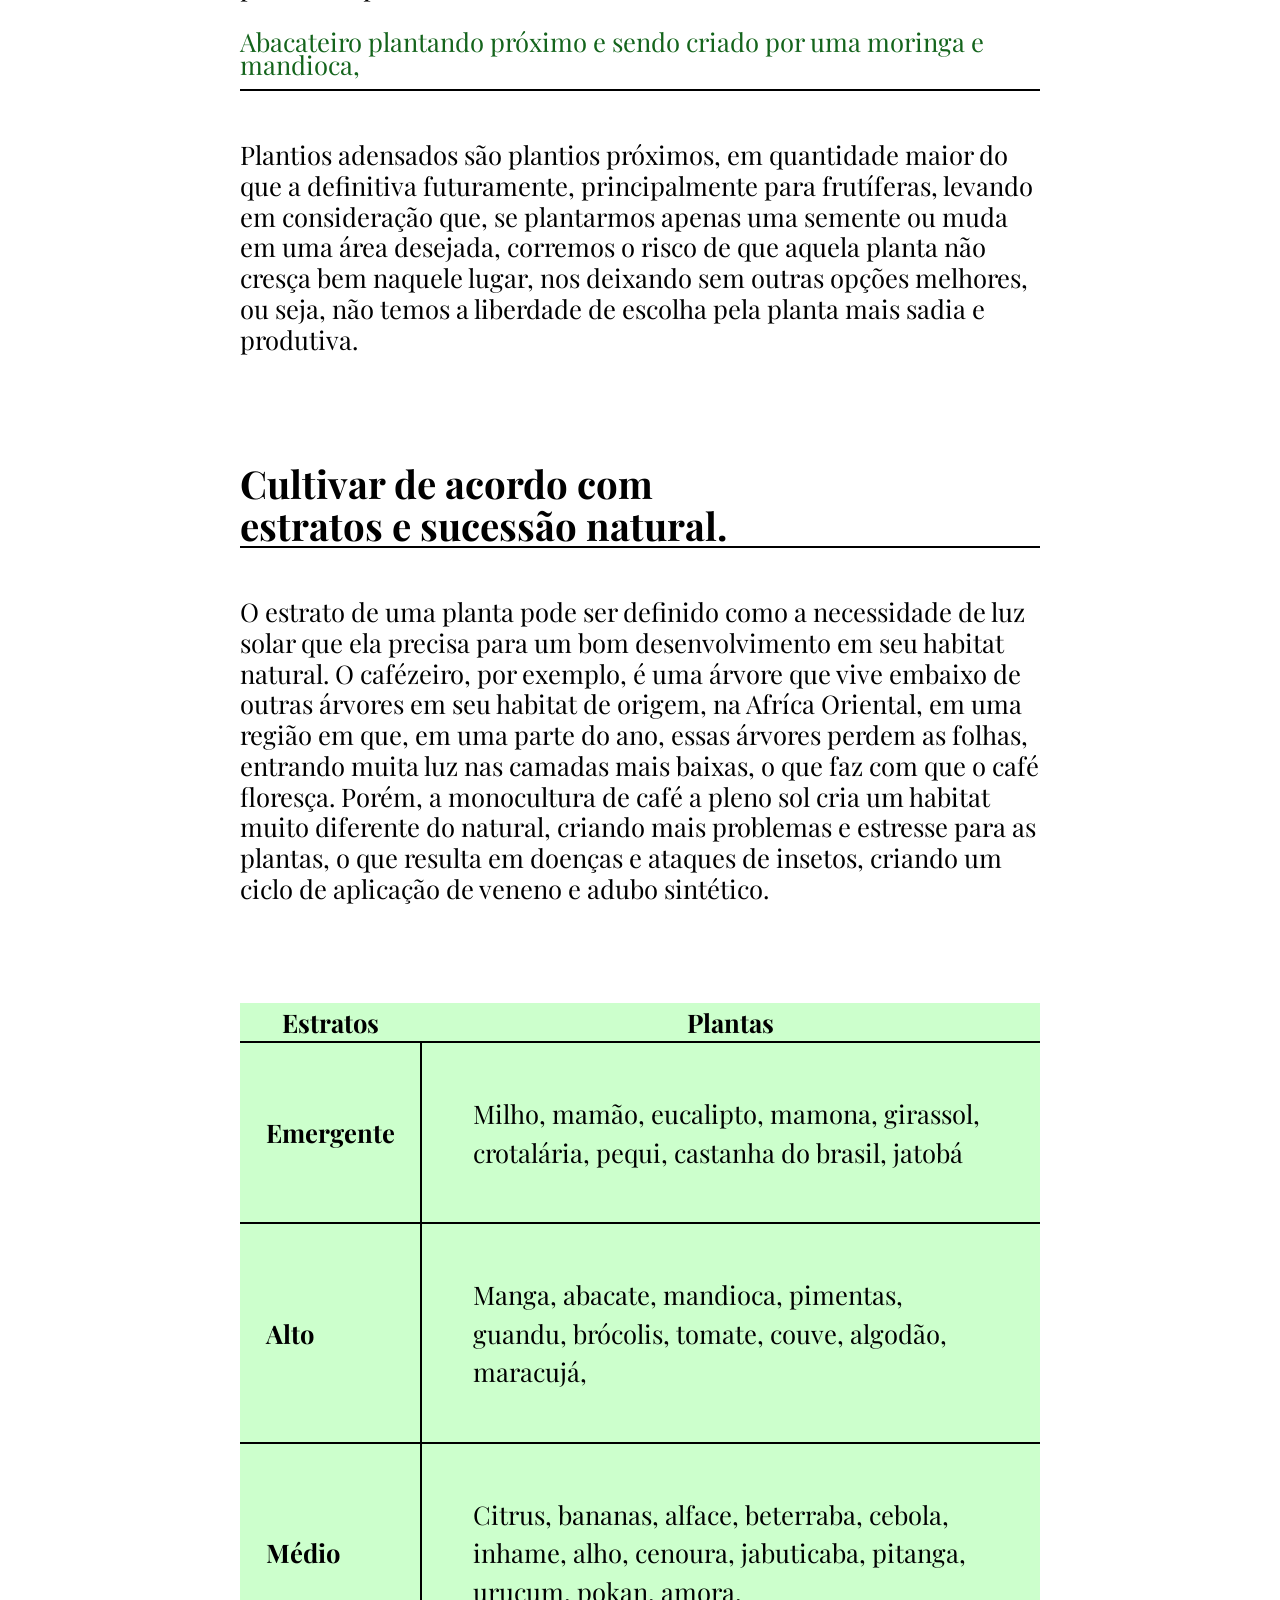
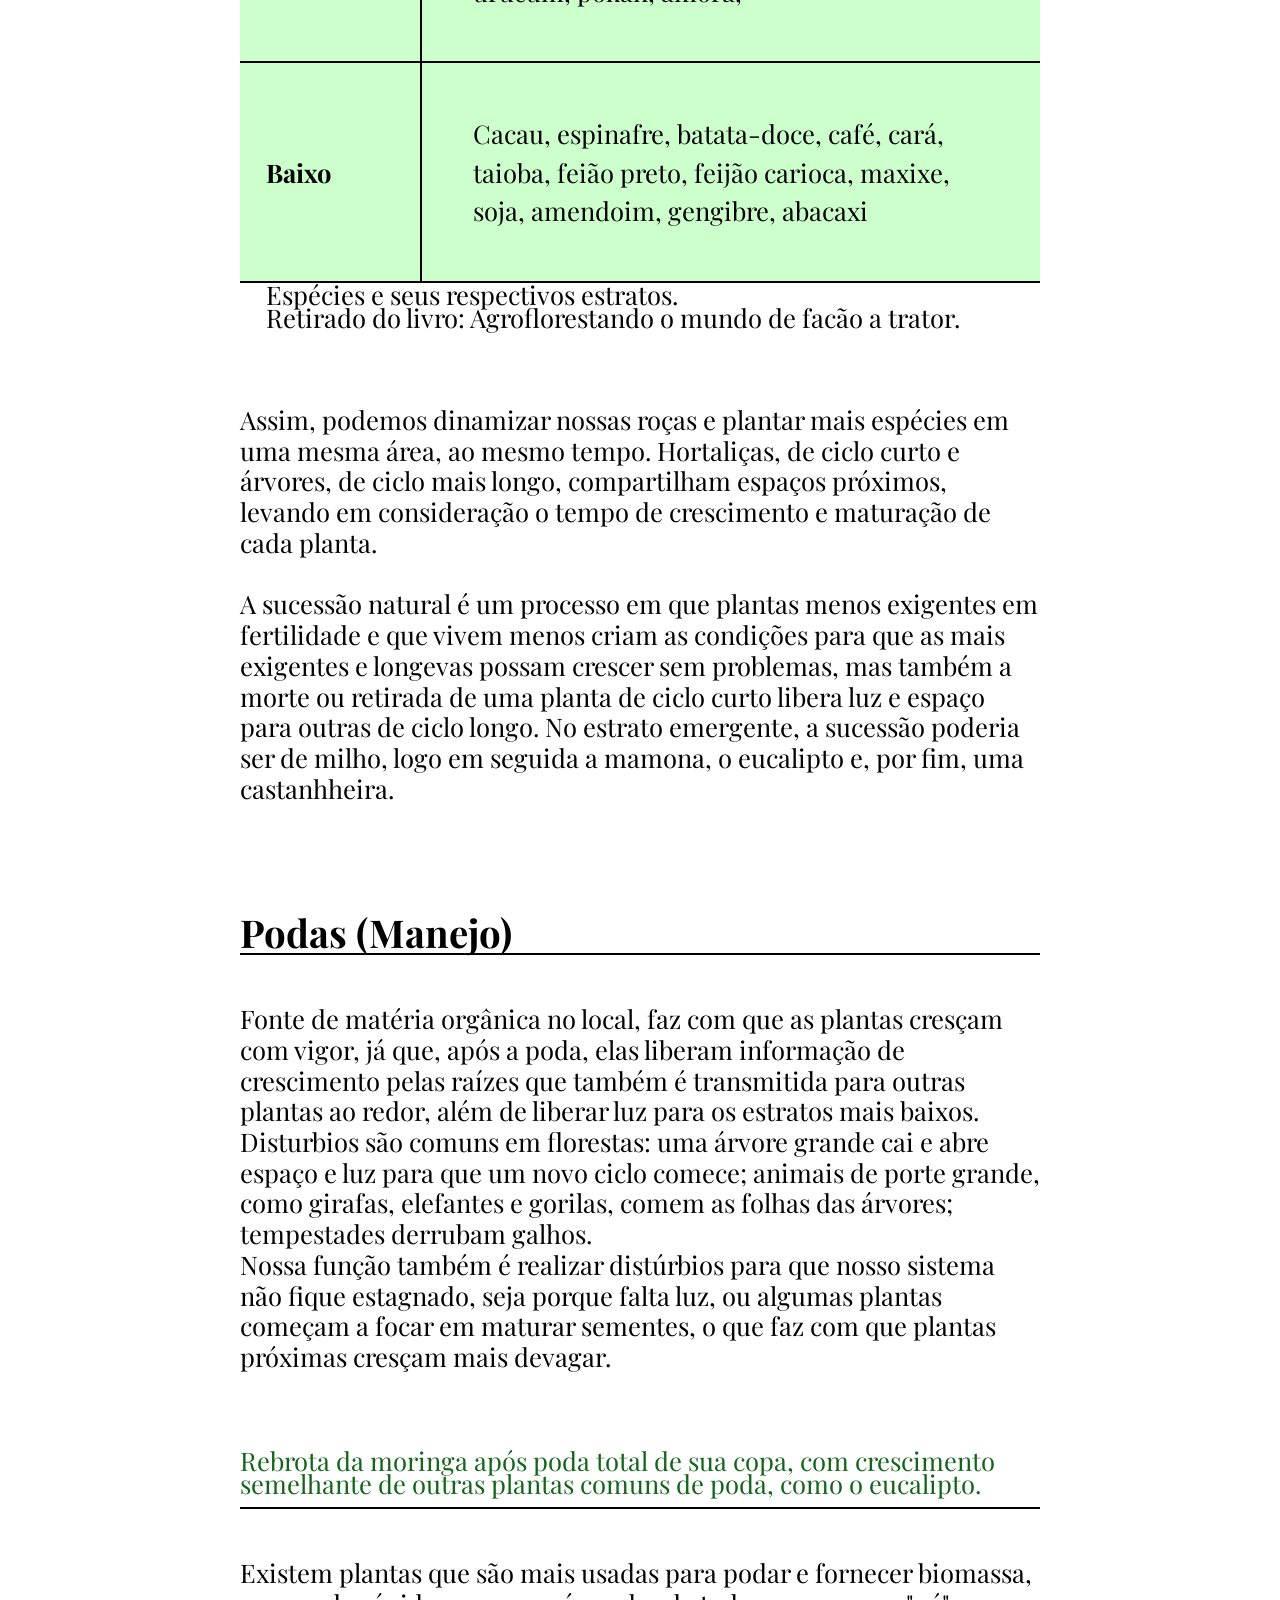
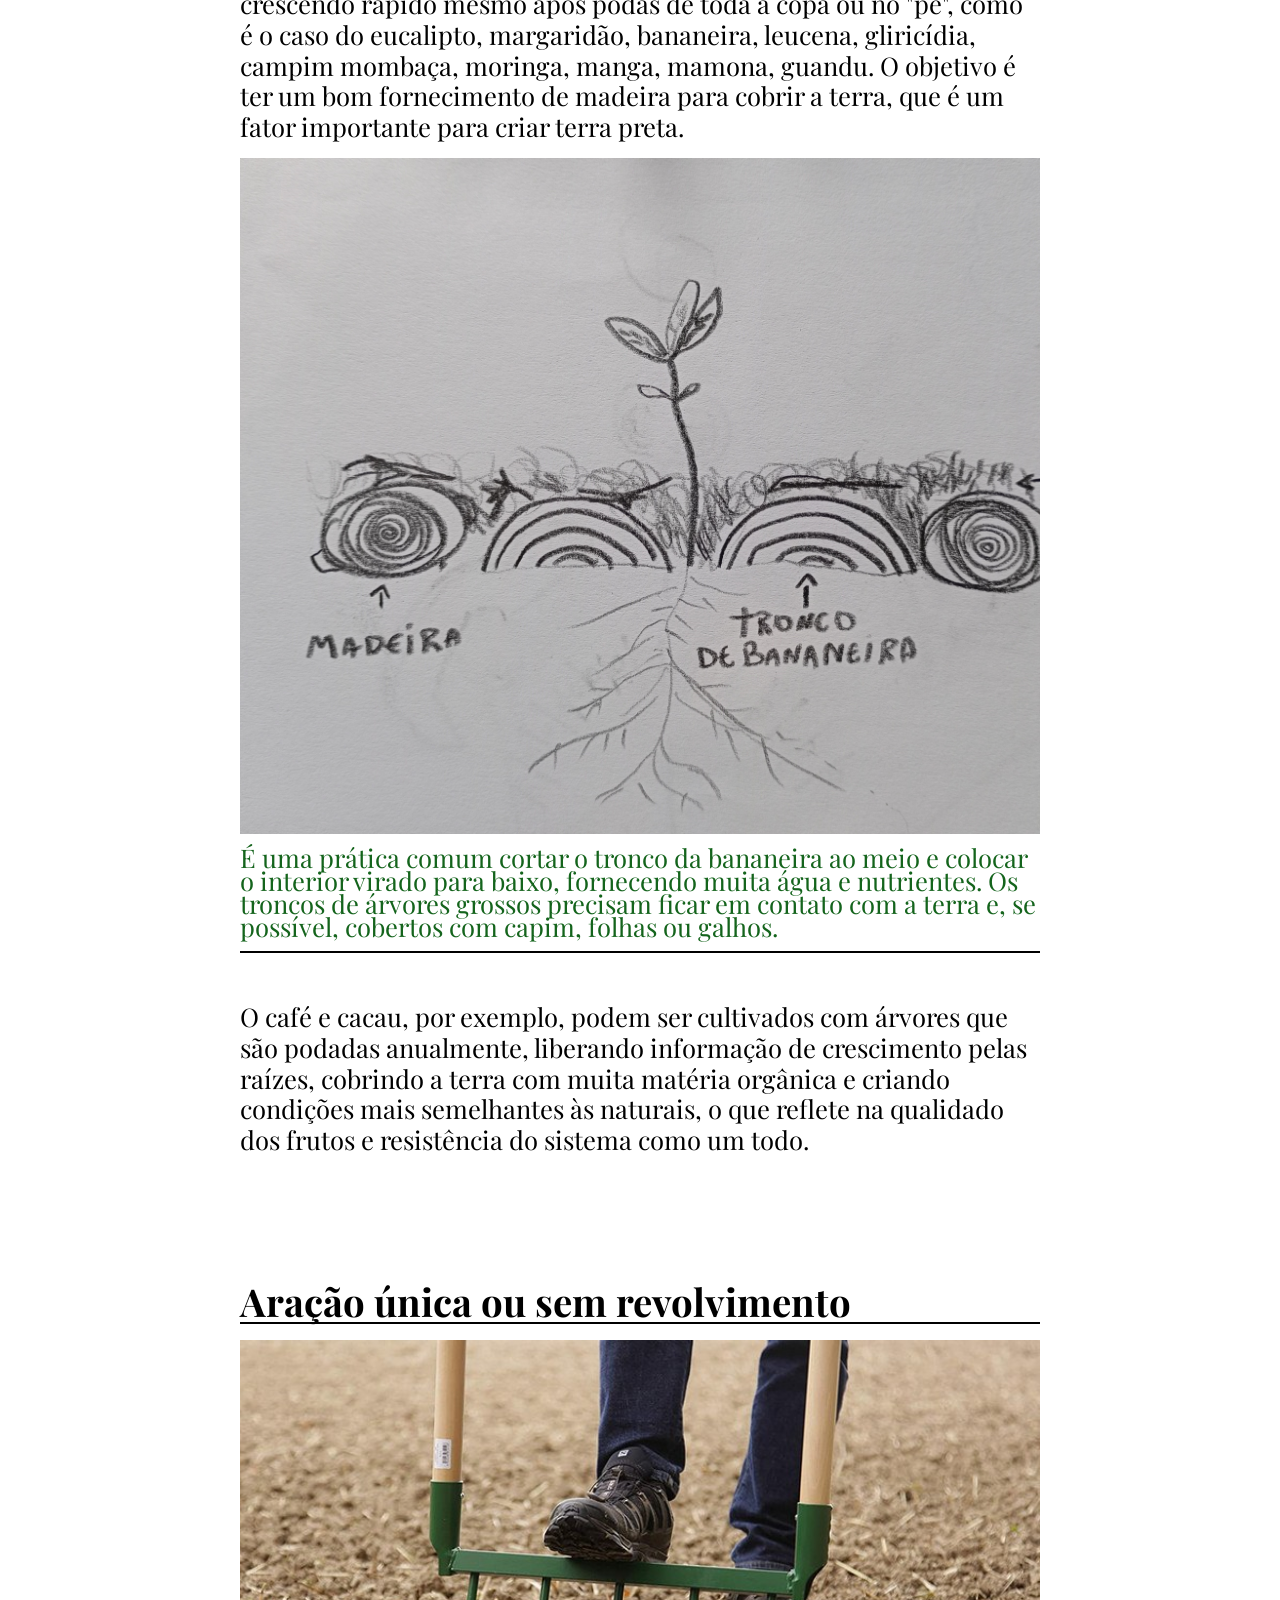
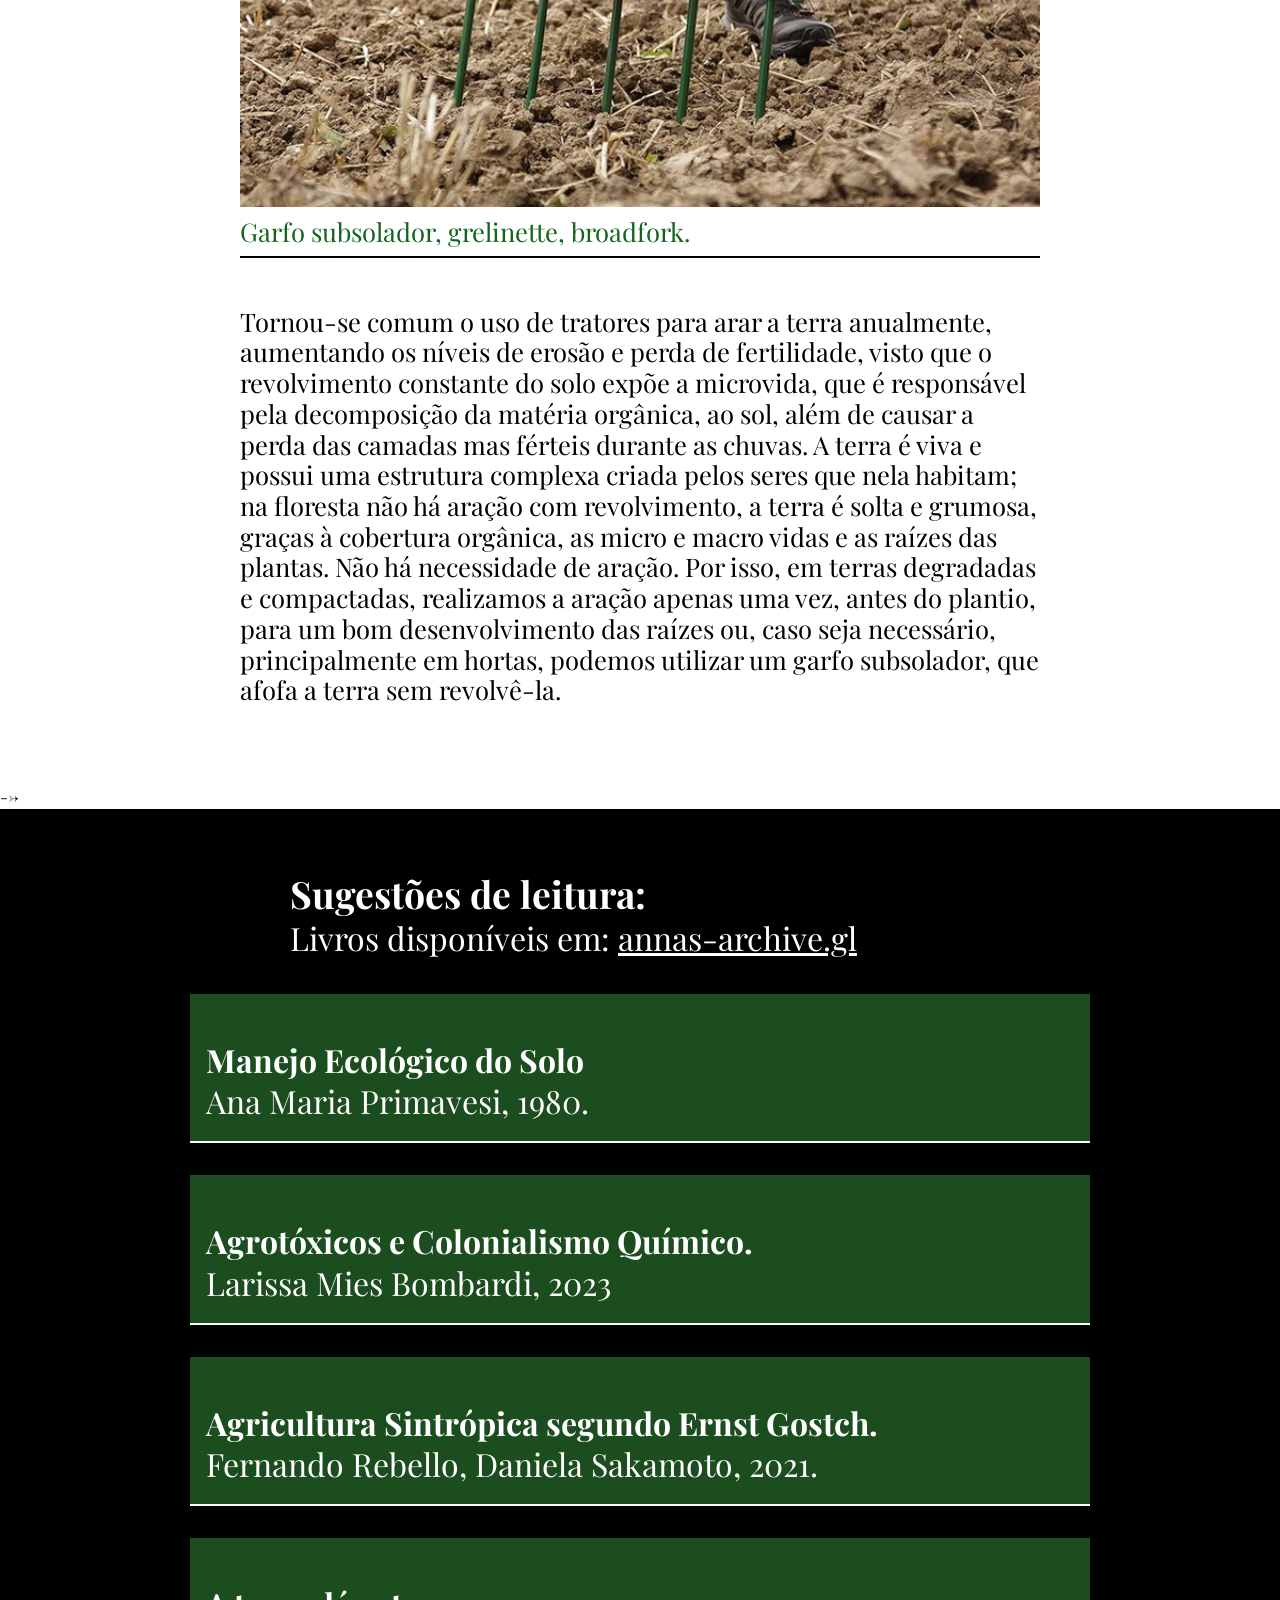
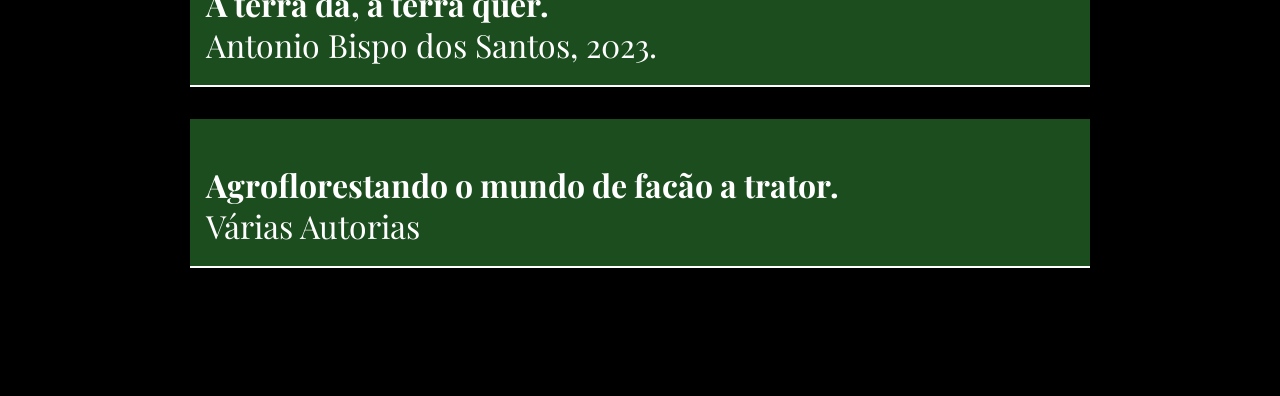
==== commit 31cd0907: "Update artigo.html" ====
--- a/artigo.html
+++ b/artigo.html
@@ -22,7 +22,7 @@
         <section class="titulo-section">
           <div class="titulo">
         <h1>Como recuperar a fertilidade da terra e água.</h1>
-        <p>A sabedoria das florestas e seus povos nos ensinam formas de criar terra preta de forma natural, plantando árvores e cultivando alimentos saudáveis em sistemas resistentes à crise climática.</p>
+        <p>A sabedoria das florestas e seus povos nos ensinam formas de criar terra preta naturalmente plantando árvores e cultivando alimentos saudáveis em sistemas resistentes à crise climática.</p>
          </div>
         <img src="img/hhe.png" alt="">
         </section>
@@ -219,4 +219,4 @@
     </footer>
 
 </body>
-</html>+</html>
--- a/style.css
+++ b/style.css
@@ -225,7 +225,7 @@
 
 }
 article p{
-  font-size: clamp(2rem, 2vw, 2rem);
+  font-size: clamp(1.5rem, 2vw, 2rem);
   line-height: 1.2em;
 }
 
@@ -396,7 +396,7 @@
   left:40px;
   color: white;
   display: grid;
-  gap: 15em;
+  gap: 7em;
   border: 2px solid rgb(0, 0, 0);
   padding: 1em;
   margin-right: 20%;
@@ -414,7 +414,7 @@
 }
 
 .text-container p{
-    font-size: clamp(2.5rem, 3vw, 4rem);
+    font-size: clamp(2rem, 3vw, 3rem);
     line-height: 1;
     font-weight: bold;
 }
@@ -425,4 +425,4 @@
     border: 2px solid black;
     padding: .5em;
     margin-top: 2em;
-  }+  }
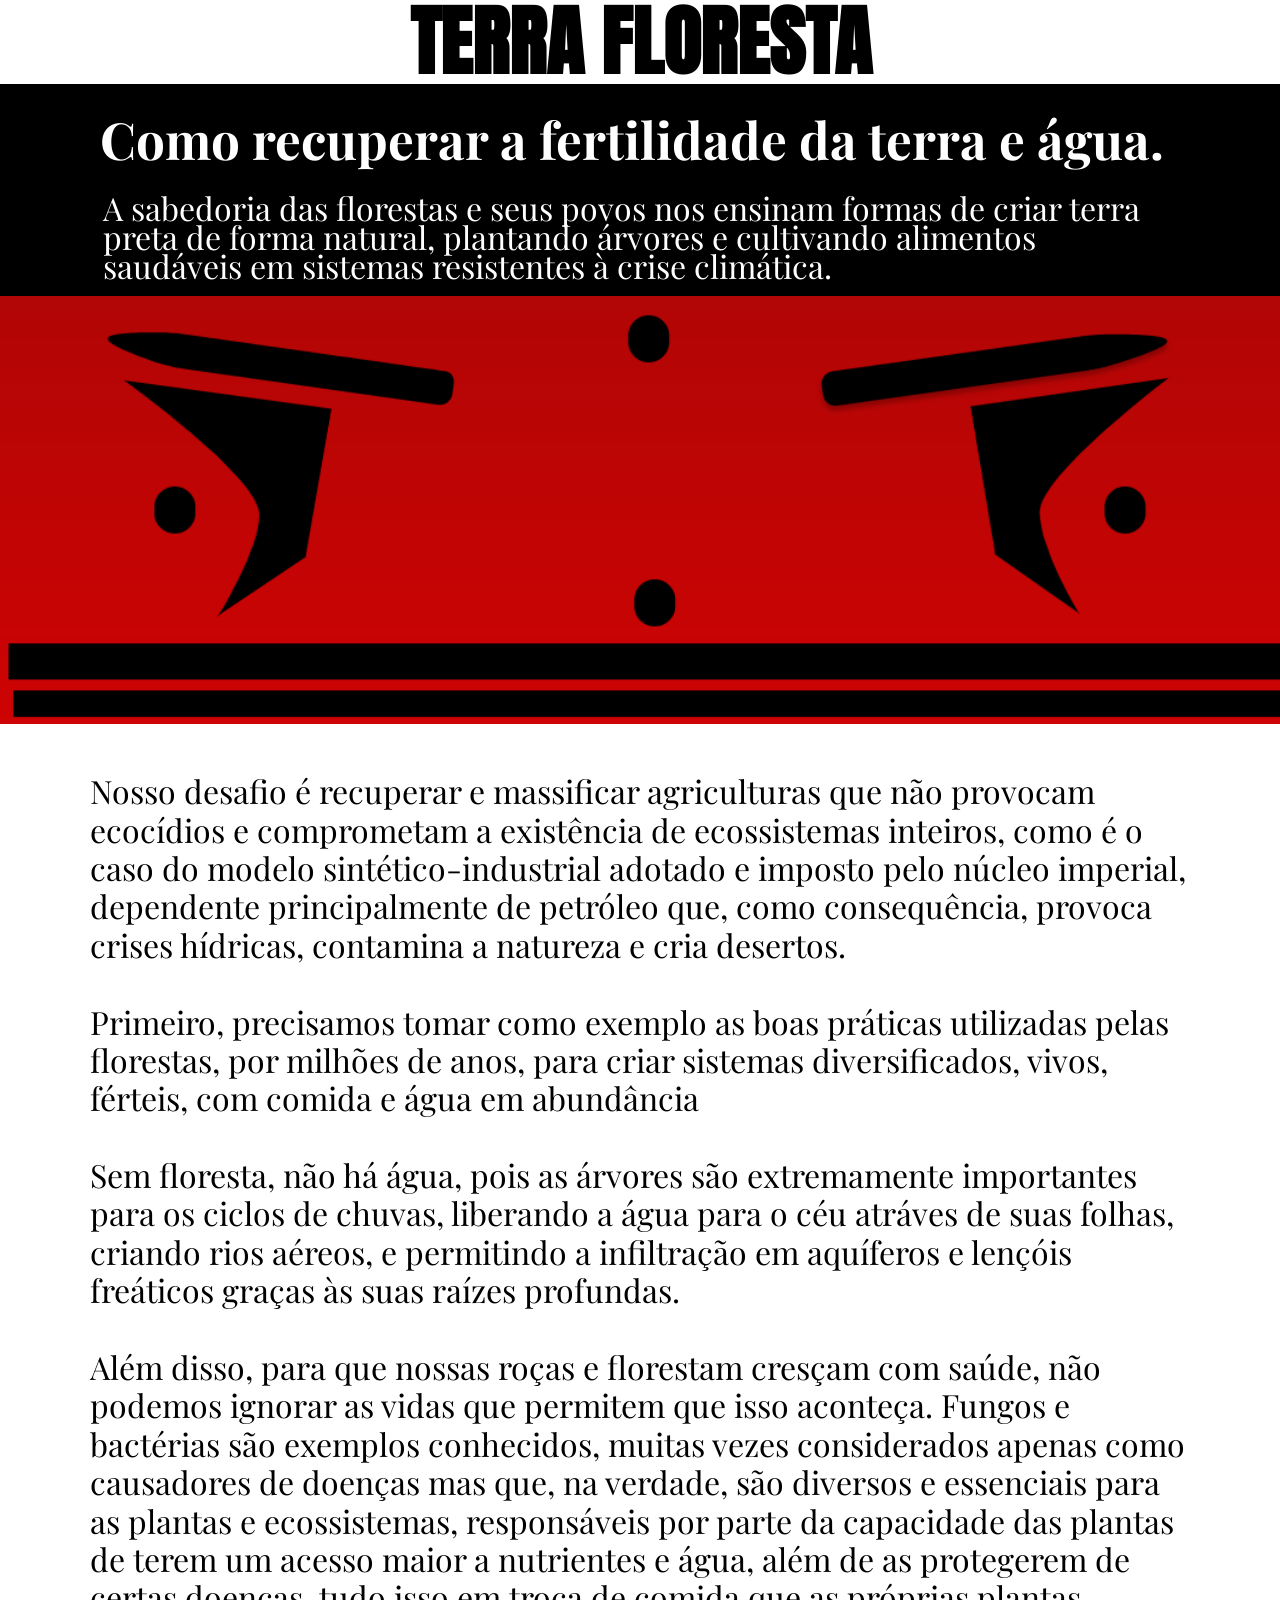
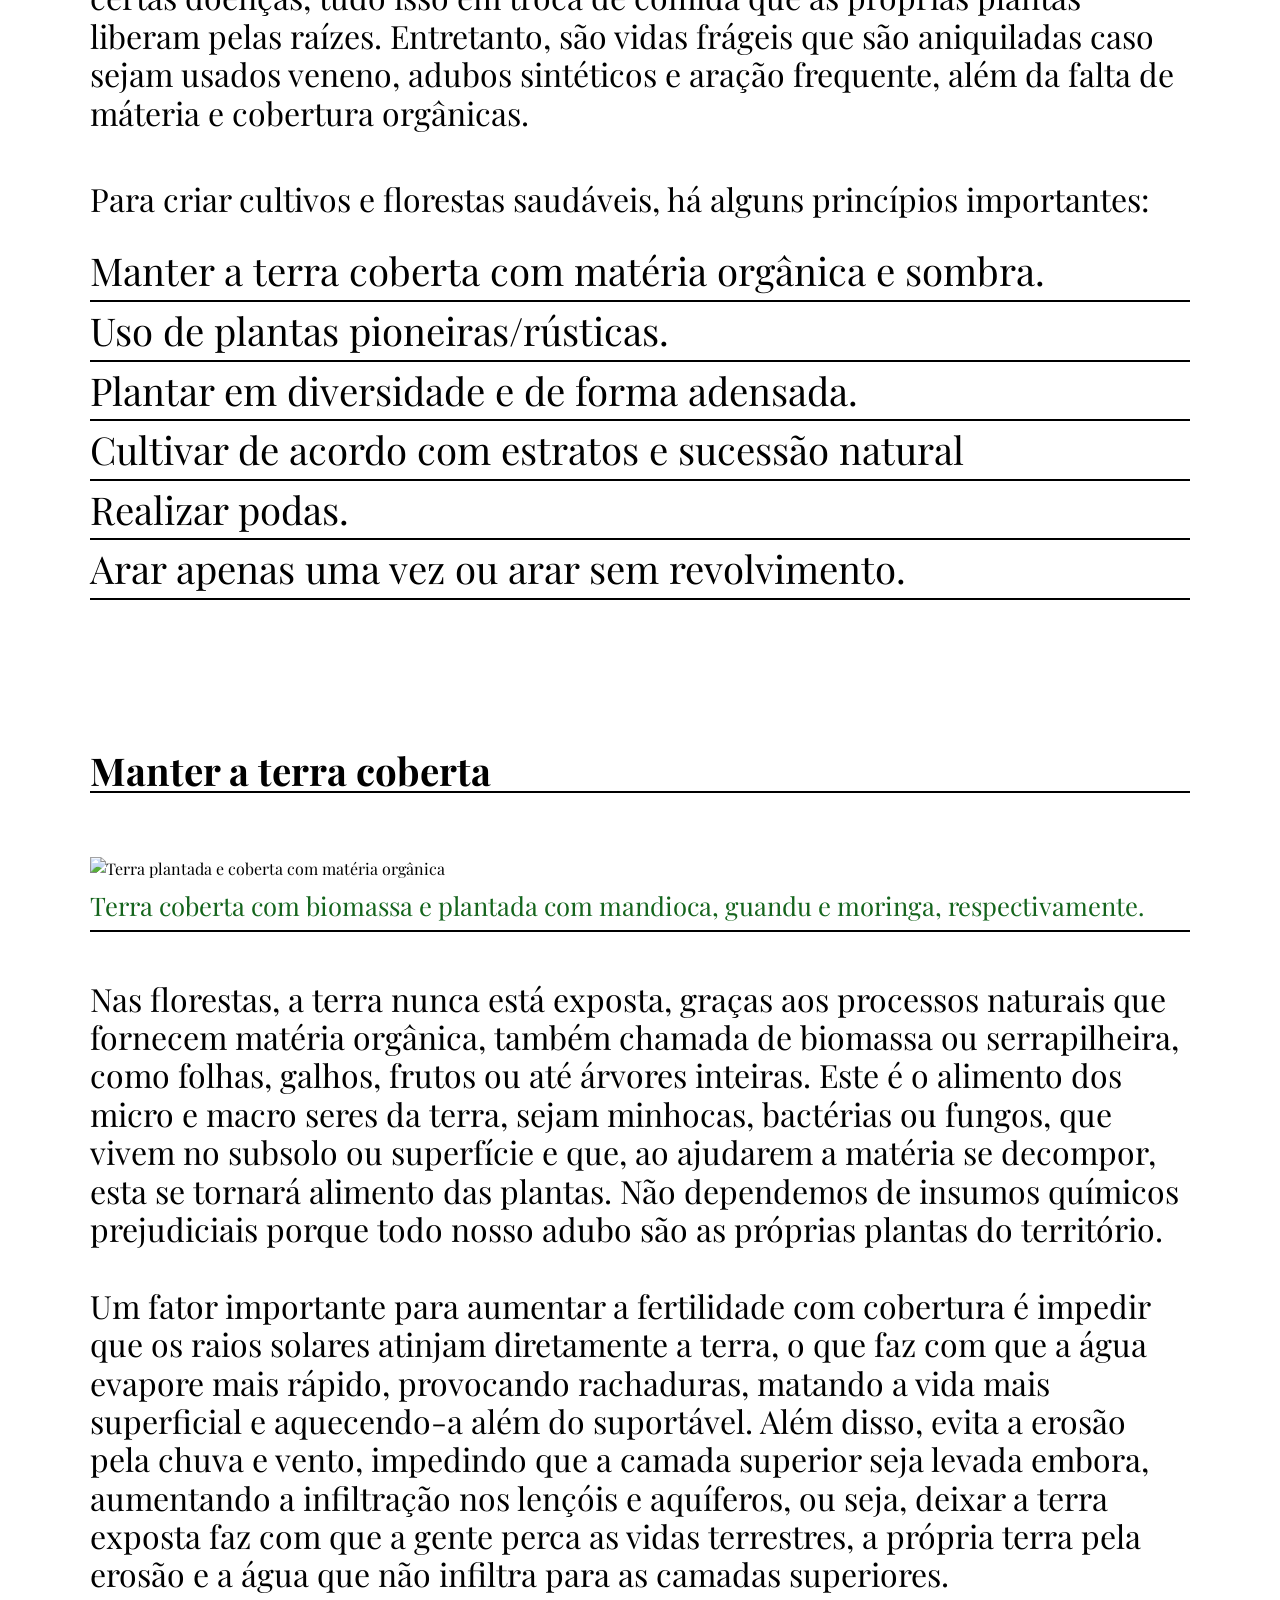
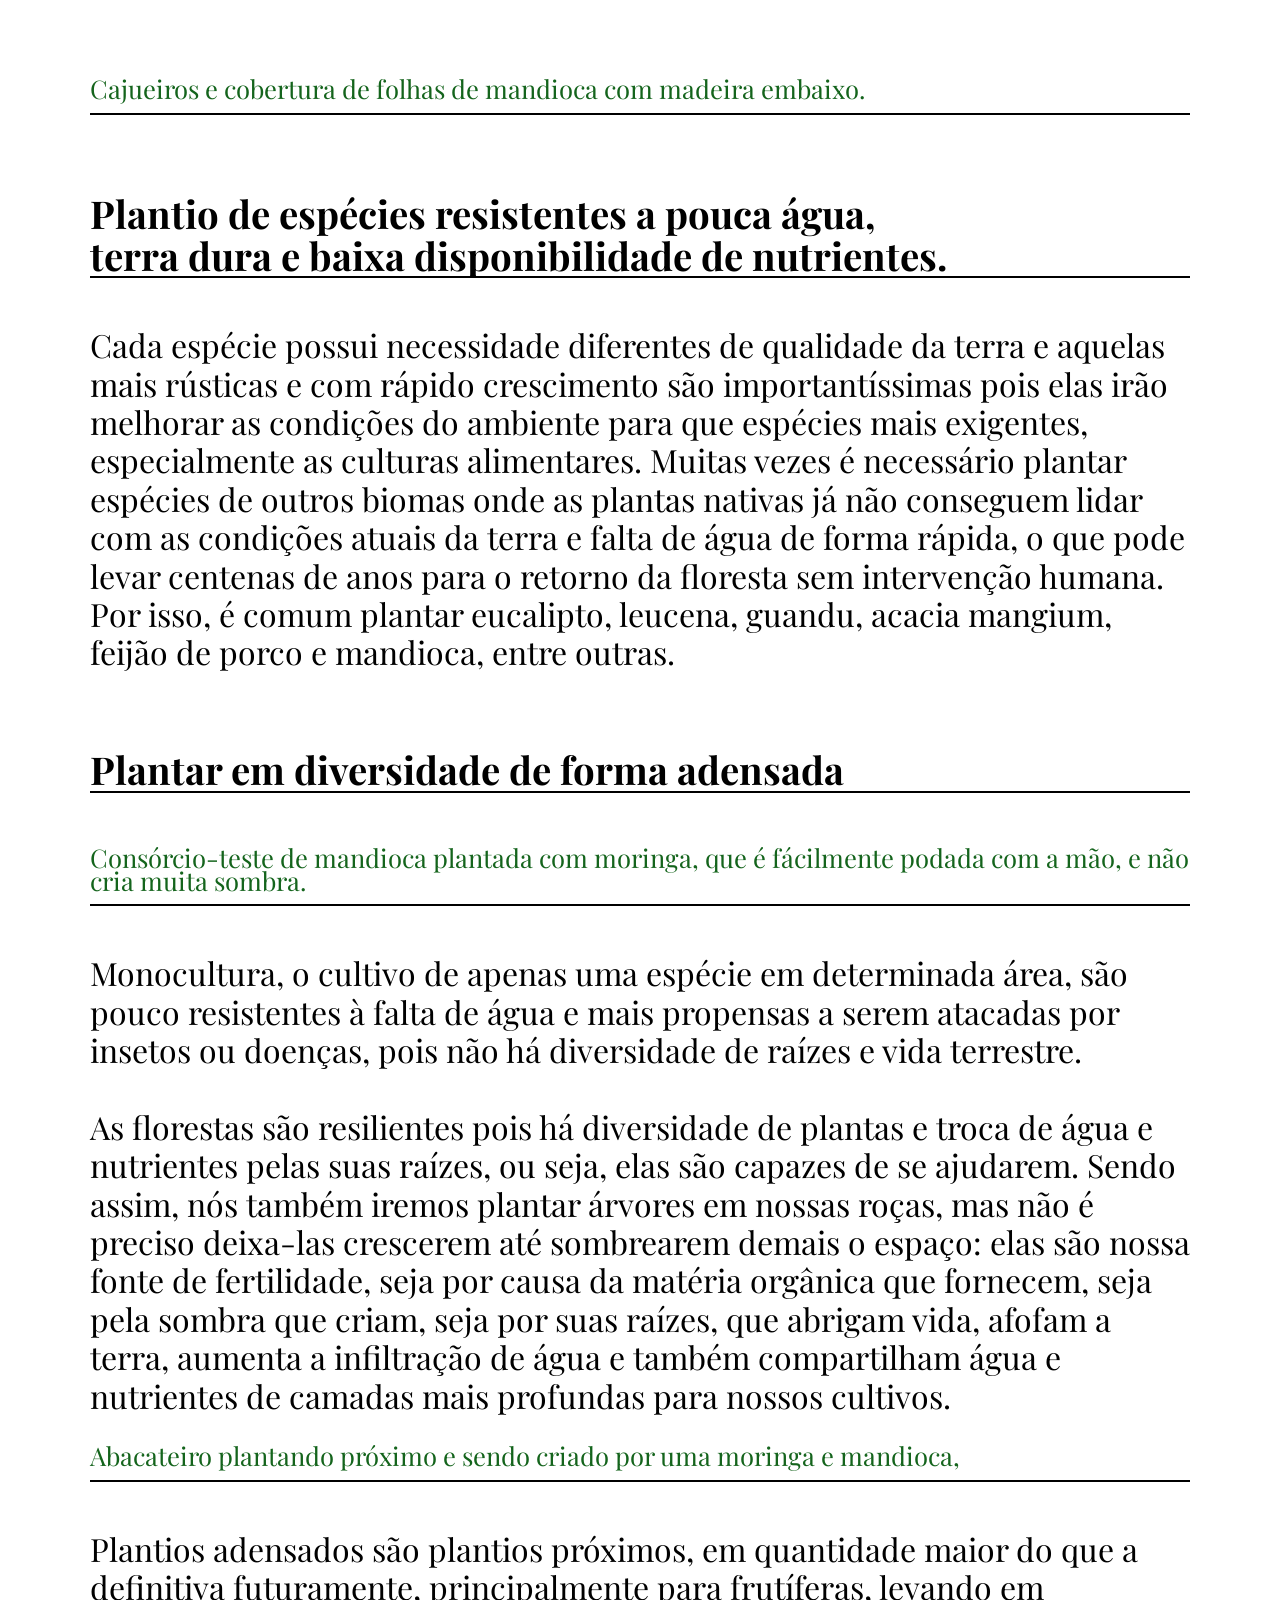
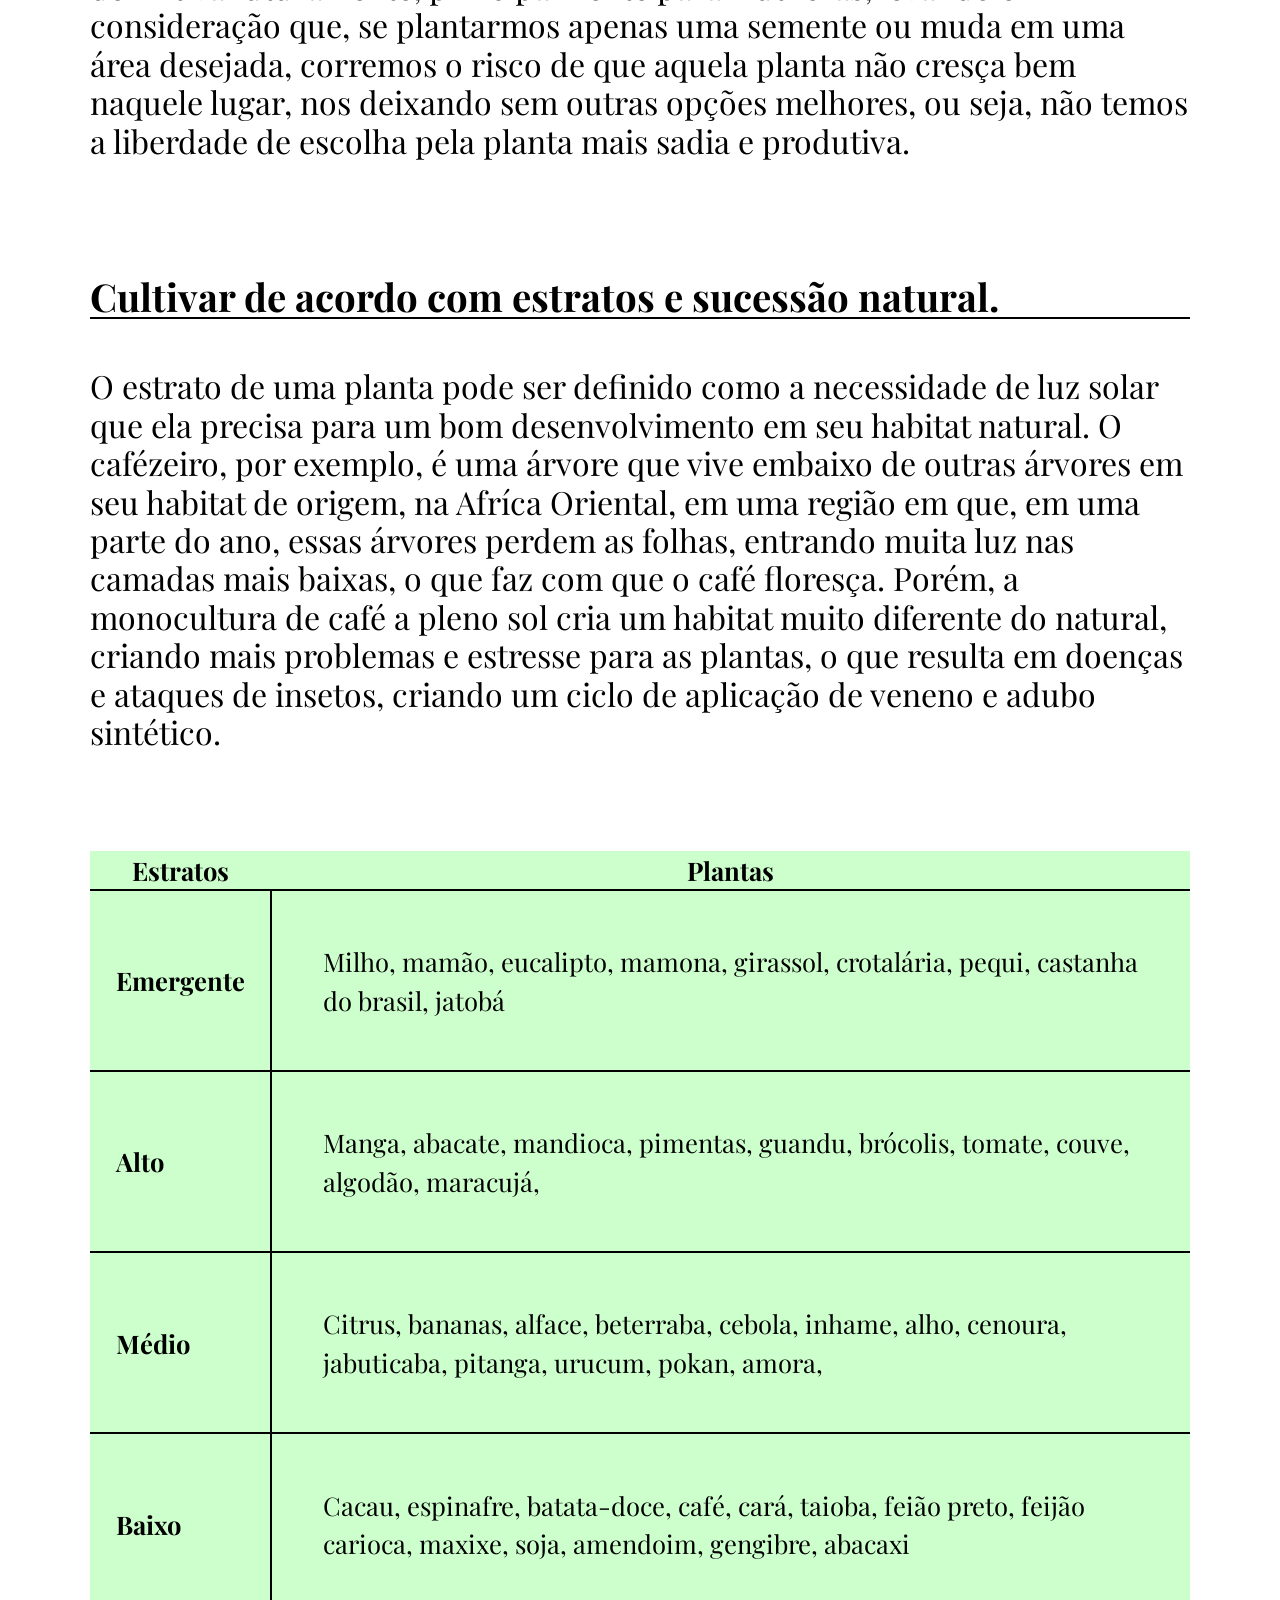
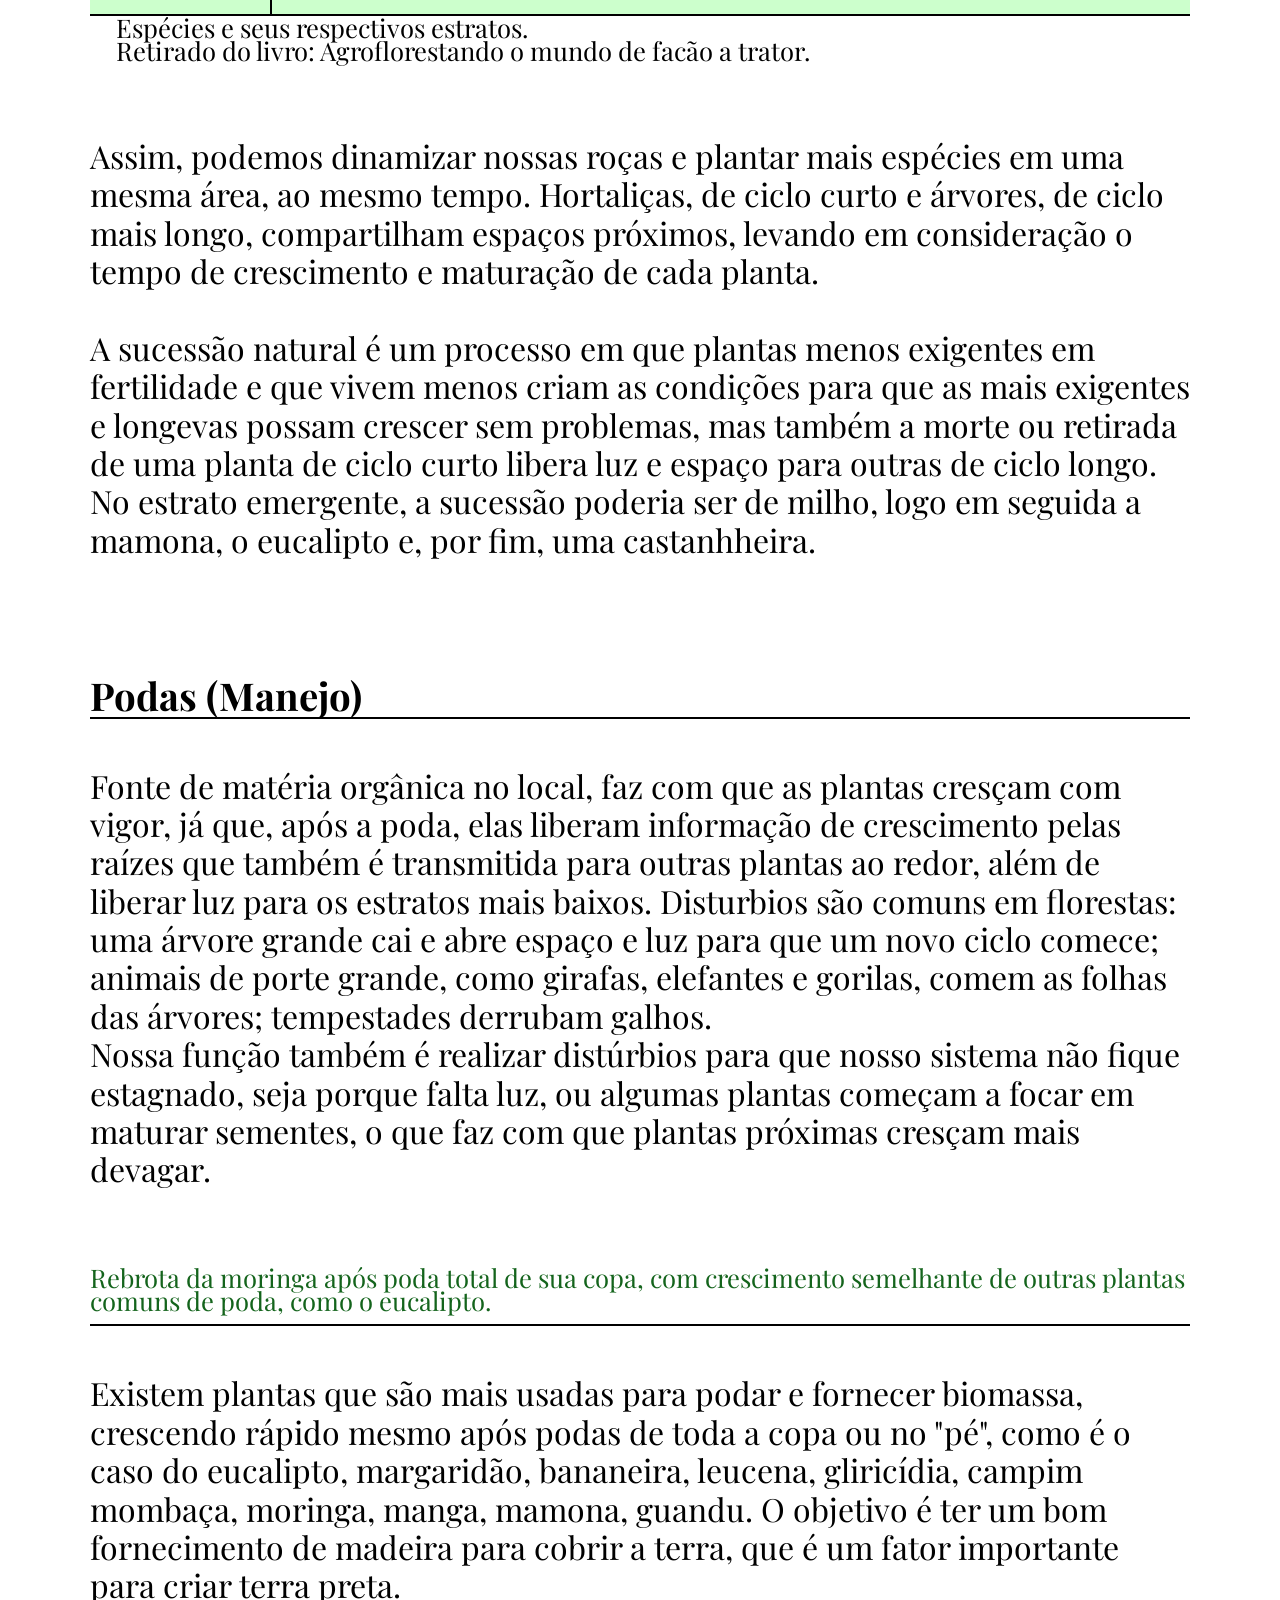
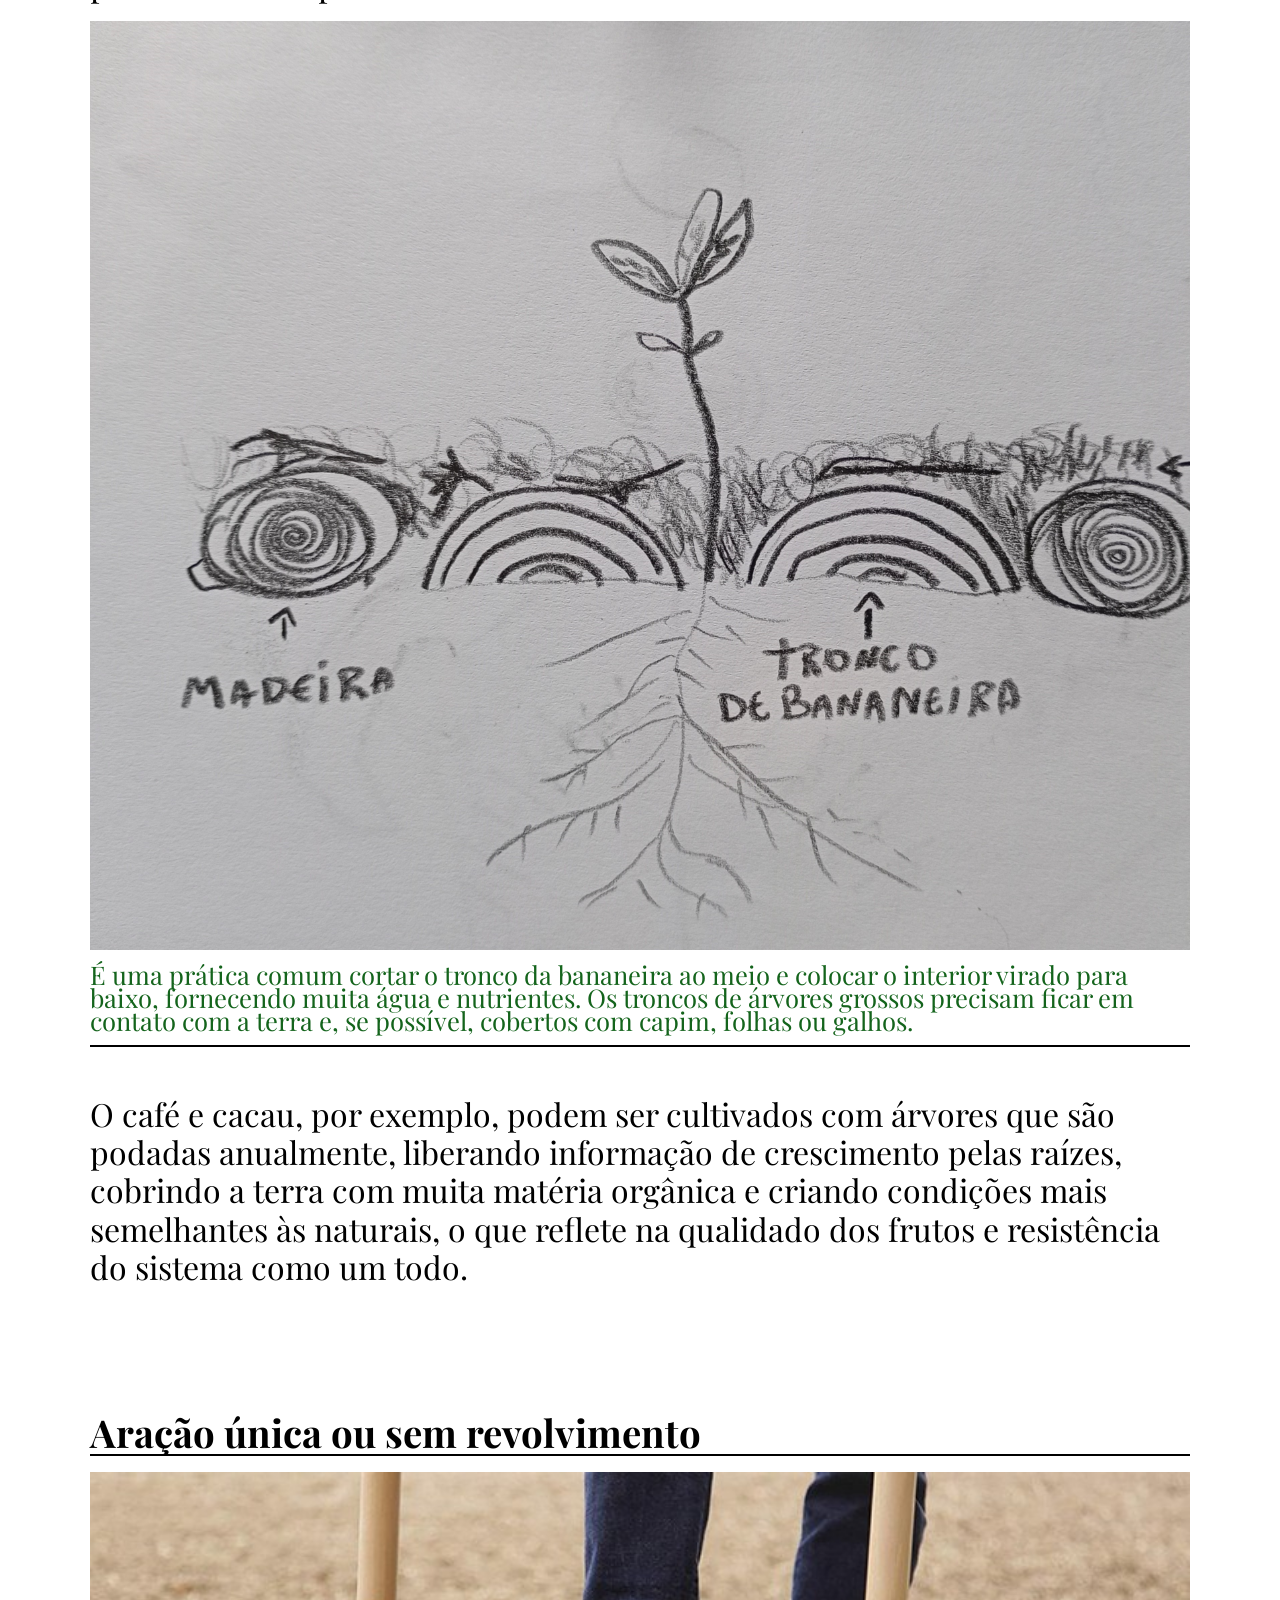
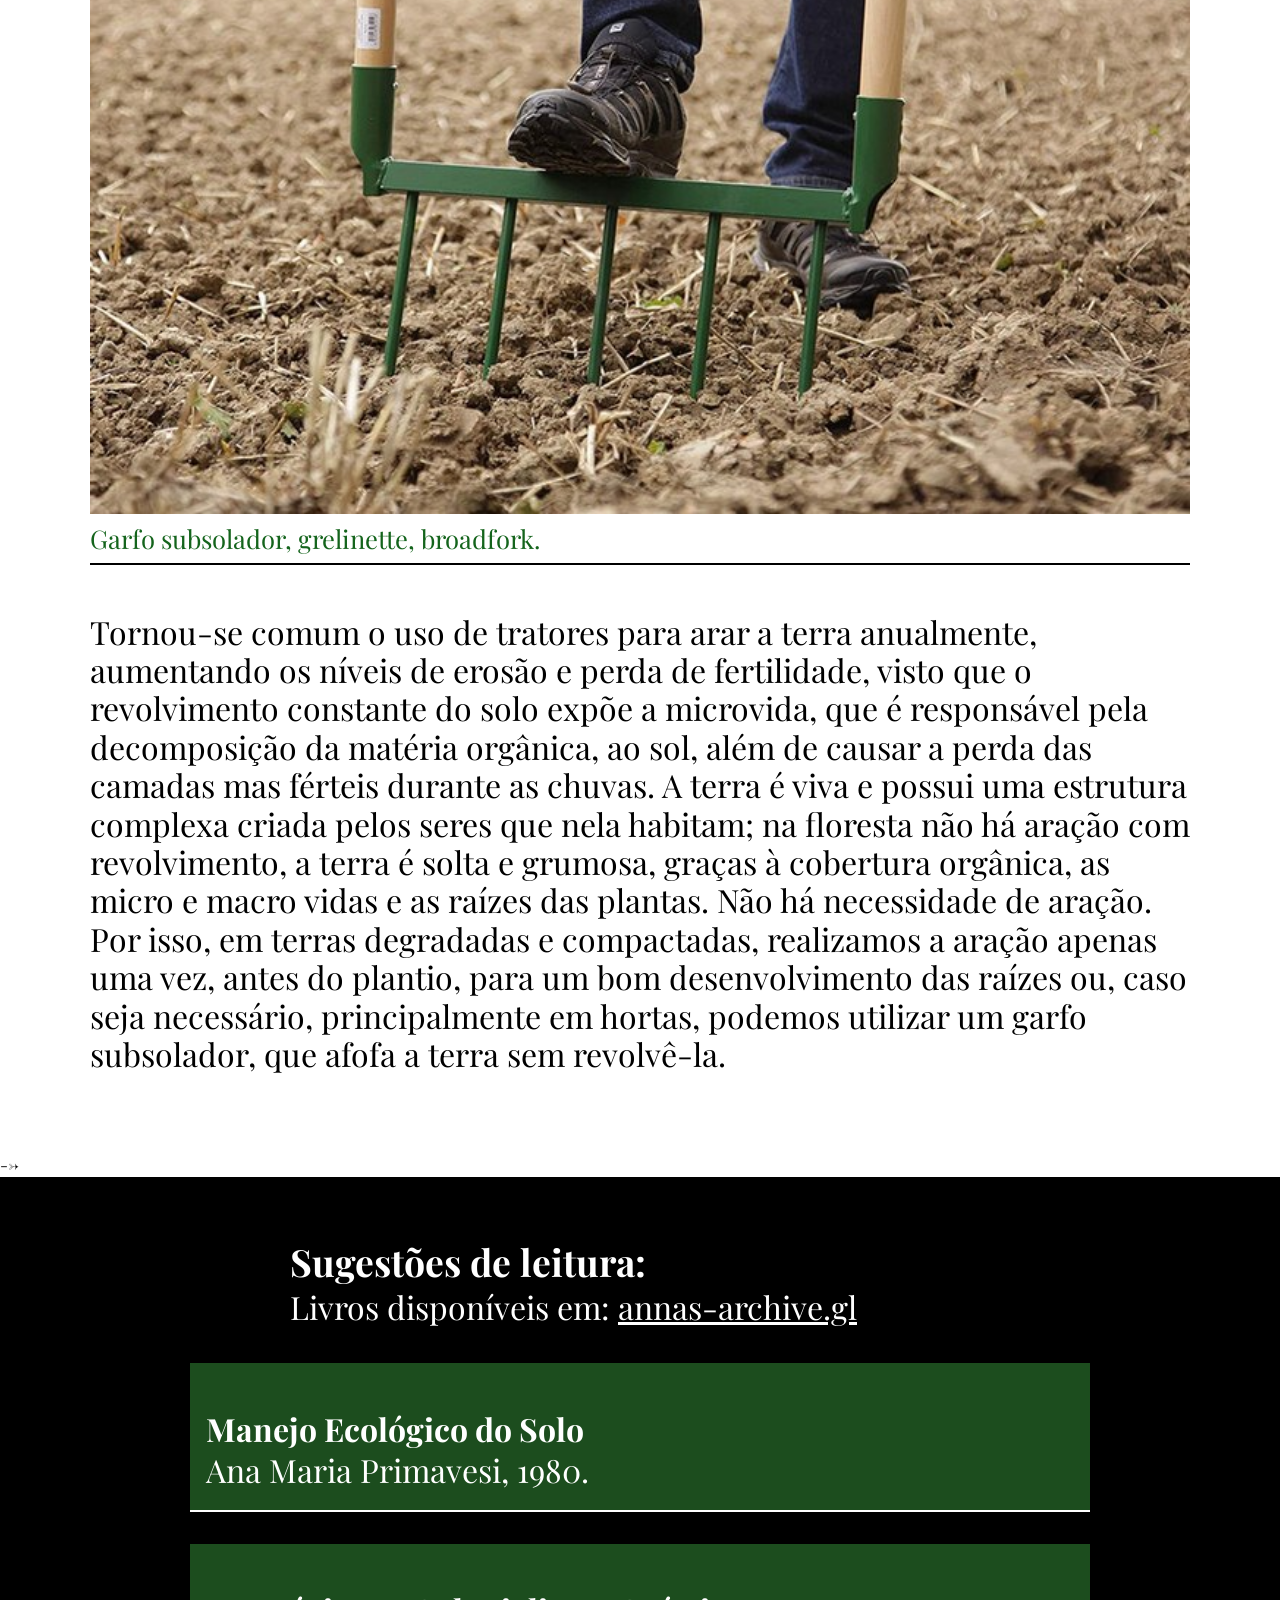
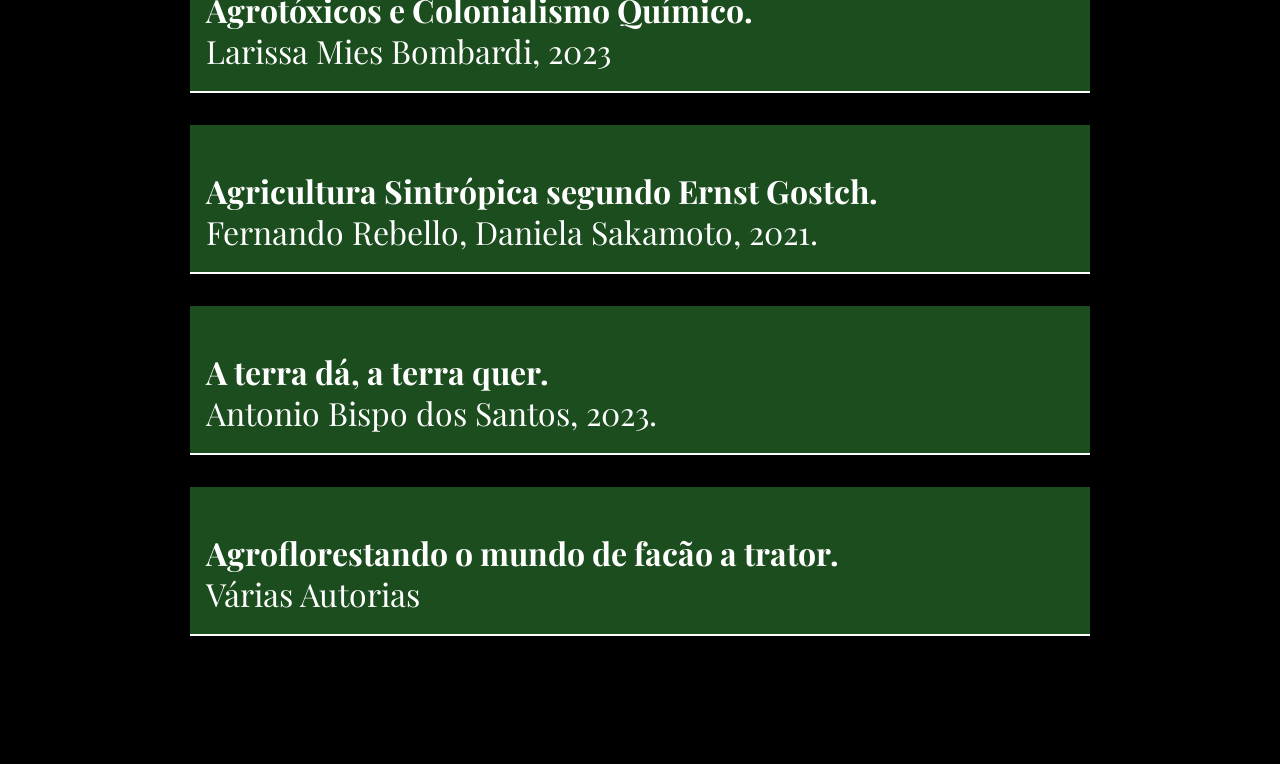
==== commit 6384007a: "Add files via upload" ====
--- a/artigo.html
+++ b/artigo.html
@@ -22,7 +22,7 @@
         <section class="titulo-section">
           <div class="titulo">
         <h1>Como recuperar a fertilidade da terra e água.</h1>
-        <p>A sabedoria das florestas e seus povos nos ensinam formas de criar terra preta naturalmente plantando árvores e cultivando alimentos saudáveis em sistemas resistentes à crise climática.</p>
+        <p>A sabedoria das florestas e seus povos nos ensinam formas de criar terra preta de forma natural, plantando árvores e cultivando alimentos saudáveis em sistemas resistentes à crise climática.</p>
          </div>
         <img src="img/hhe.png" alt="">
         </section>
@@ -219,4 +219,4 @@
     </footer>
 
 </body>
-</html>
+</html>
--- a/style.css
+++ b/style.css
@@ -89,9 +89,9 @@
 
 }
 main{
-  width: min(50em, 90%);
+
   margin: 0 auto;
-  padding: .5
+
 }
 
 .title{
@@ -123,6 +123,9 @@
 
 
     margin-bottom: 15em;
+    margin-inline: auto;
+    width: min(90%, 1200px);
+
 }
 
 .publicações a{
@@ -138,26 +141,31 @@
     margin-top: 2em;
 }
 
-.card{
-    margin: 2em 0;
-
-    display: block;
-    background-color:rgb(0, 0, 0);
-    color: rgb(255, 255, 255);
-    border-radius: .7em;
-box-shadow: rgba(0, 0, 0, 0.15) 1.95px 1.95px 2.6px;
-
-
-}
+.publicações h2{
+  font-size: clamp(1rem, 3vw, 2rem);
+}
+
+
 
 .card div{
-  padding: 1.5em .7em;
+  border: 2px solid white;
+      border-radius: .7em;
+      background-color: black;
+      border: 2px solid black;
+      margin: 3em 0;
+      color: white;
+
+
 
 }
 .card p{
-  color: rgb(255, 255, 255);
+  color: rgb(0, 0, 0);
   line-height: .8em;
     font-size: clamp(1.5rem, 2.5vw, 2.5rem);
+    background-color: rgb(255, 255, 255);
+    padding: .5em;
+    font-weight: bold;
+    border-bottom: 5px solid red;
 }
 
 
@@ -165,12 +173,15 @@
 
 .card h4{
     font-size: clamp(2rem, 3vw, 3rem);
+    padding: .5em;
    }
 
 
 article{
 
     margin-bottom: 5em;
+      width: min(90%, 1100px);
+      margin-inline: auto;
 }
 
 
@@ -181,7 +192,7 @@
   color: white;
 
   padding-top: 2em;
-  width: min(70em, 95%);
+  width: min(90%, 1100px);
   margin: 0 auto;
 
 }
@@ -224,8 +235,10 @@
 
 
 }
+
+
 article p{
-  font-size: clamp(1.5rem, 2vw, 2rem);
+  font-size: clamp(2rem, 2vw, 2rem);
   line-height: 1.2em;
 }
 
@@ -293,10 +306,6 @@
 
 }
 
-  .rebrota{
-    max-width: 70%;
-    height: auto;
-  }
 
 .header-artigo{
 
@@ -304,7 +313,7 @@
   color: rgb(0, 0, 0);
 background-color: rgb(255, 255, 255);
   font-family: 'Anton';
-  padding-left: .4em;
+  text-align: center;
 
 
 
@@ -387,7 +396,7 @@
 header img{
   position: relative;
   object-fit: cover;
-  height: 80vh;
+  height: 90vh;
 }
 
 .text-container{
@@ -395,15 +404,20 @@
   top: 50px;
   left:40px;
   color: white;
-  display: grid;
-  gap: 7em;
-  border: 2px solid rgb(0, 0, 0);
-  padding: 1em;
+  display: flex;
+  flex-direction: column;
+  justify-content: space-between;
+  
+  border: 2px solid rgb(255, 255, 255);
+
+  padding: 1.5em;
   margin-right: 20%;
-  height: 70%;
-  background-image: linear-gradient( to bottom, rgba(255, 235, 235, 0), rgb(0, 0, 0));
+  height:fit-content;
+  background-image: linear-gradient( to bottom, rgba(17, 218, 225, 0), rgb(4, 89, 131));
 
   border-radius: .7em;
+  width: min( 80%, 800px);
+  height: min(80%, 1200px);
 
 }
 
@@ -414,7 +428,7 @@
 }
 
 .text-container p{
-    font-size: clamp(2rem, 3vw, 3rem);
+    font-size: clamp(2.5rem, 3vw, 4rem);
     line-height: 1;
     font-weight: bold;
 }
@@ -425,4 +439,4 @@
     border: 2px solid black;
     padding: .5em;
     margin-top: 2em;
-  }
+  }
